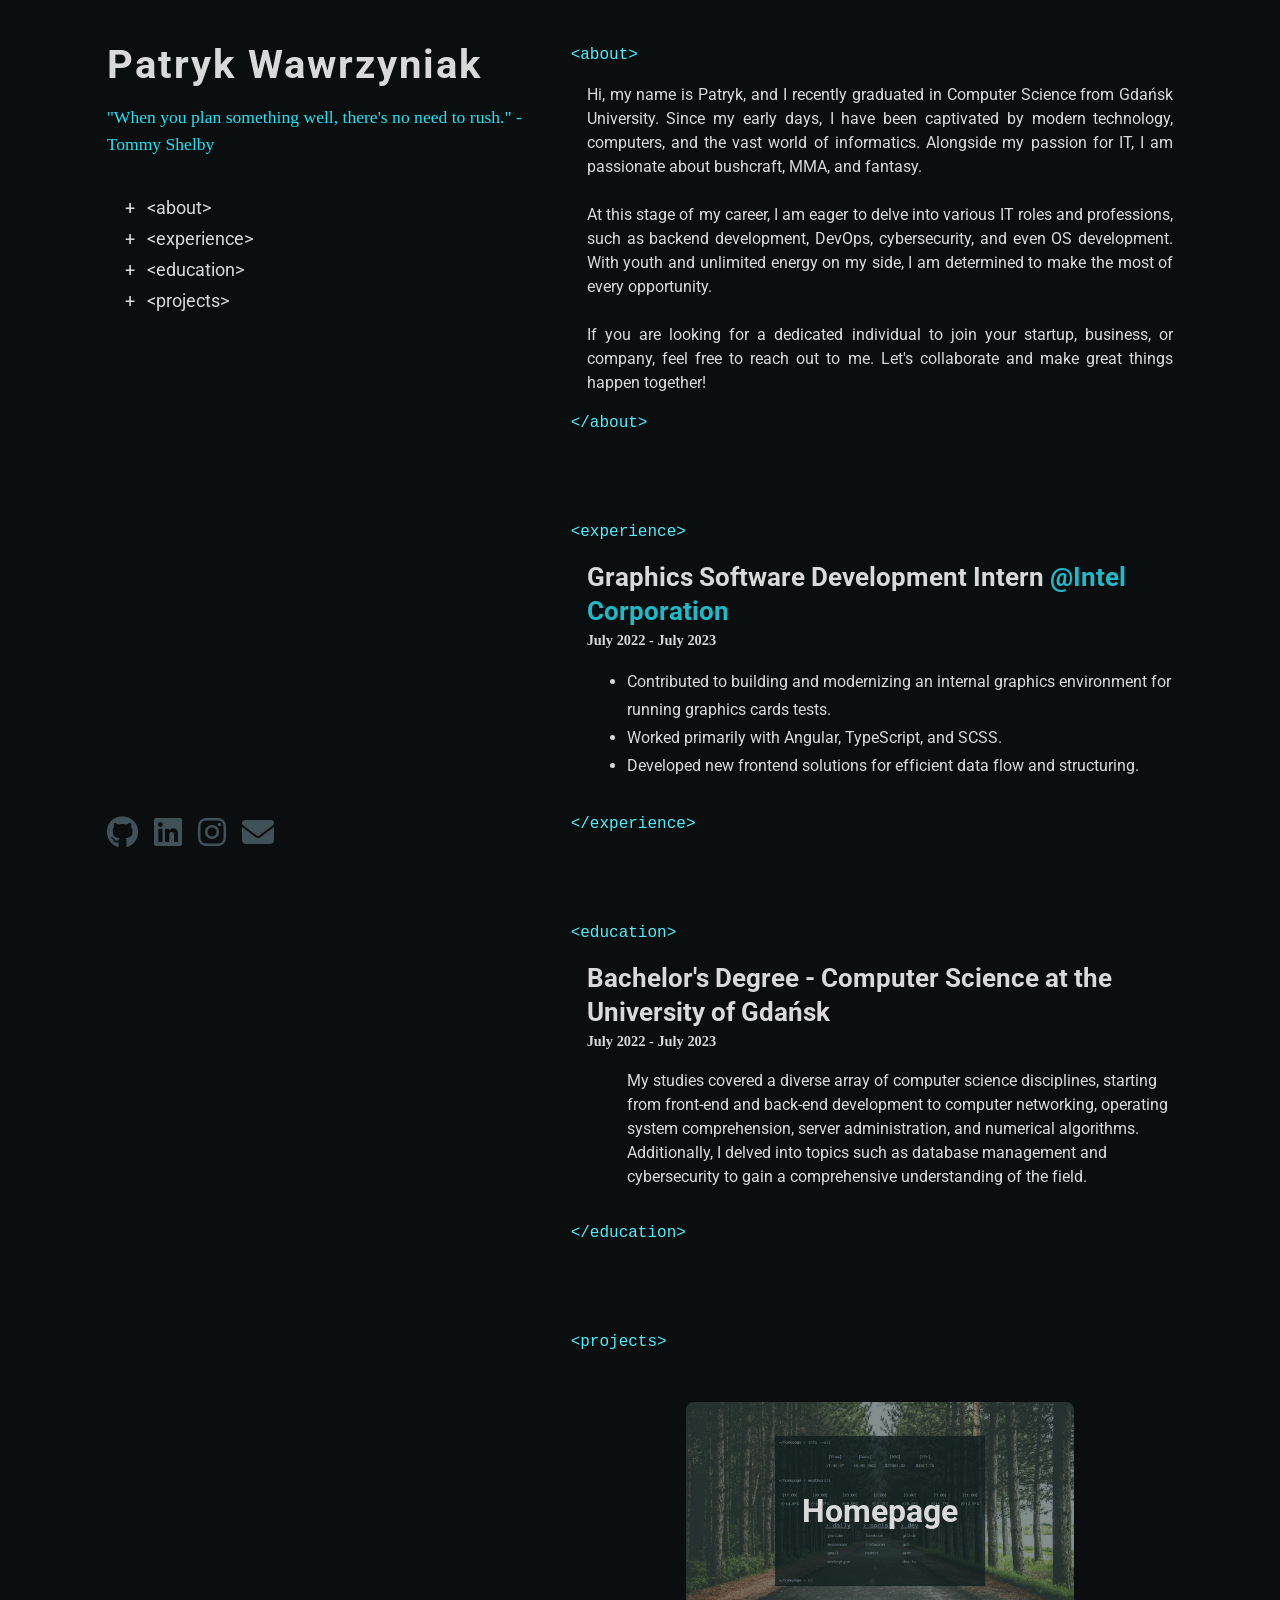
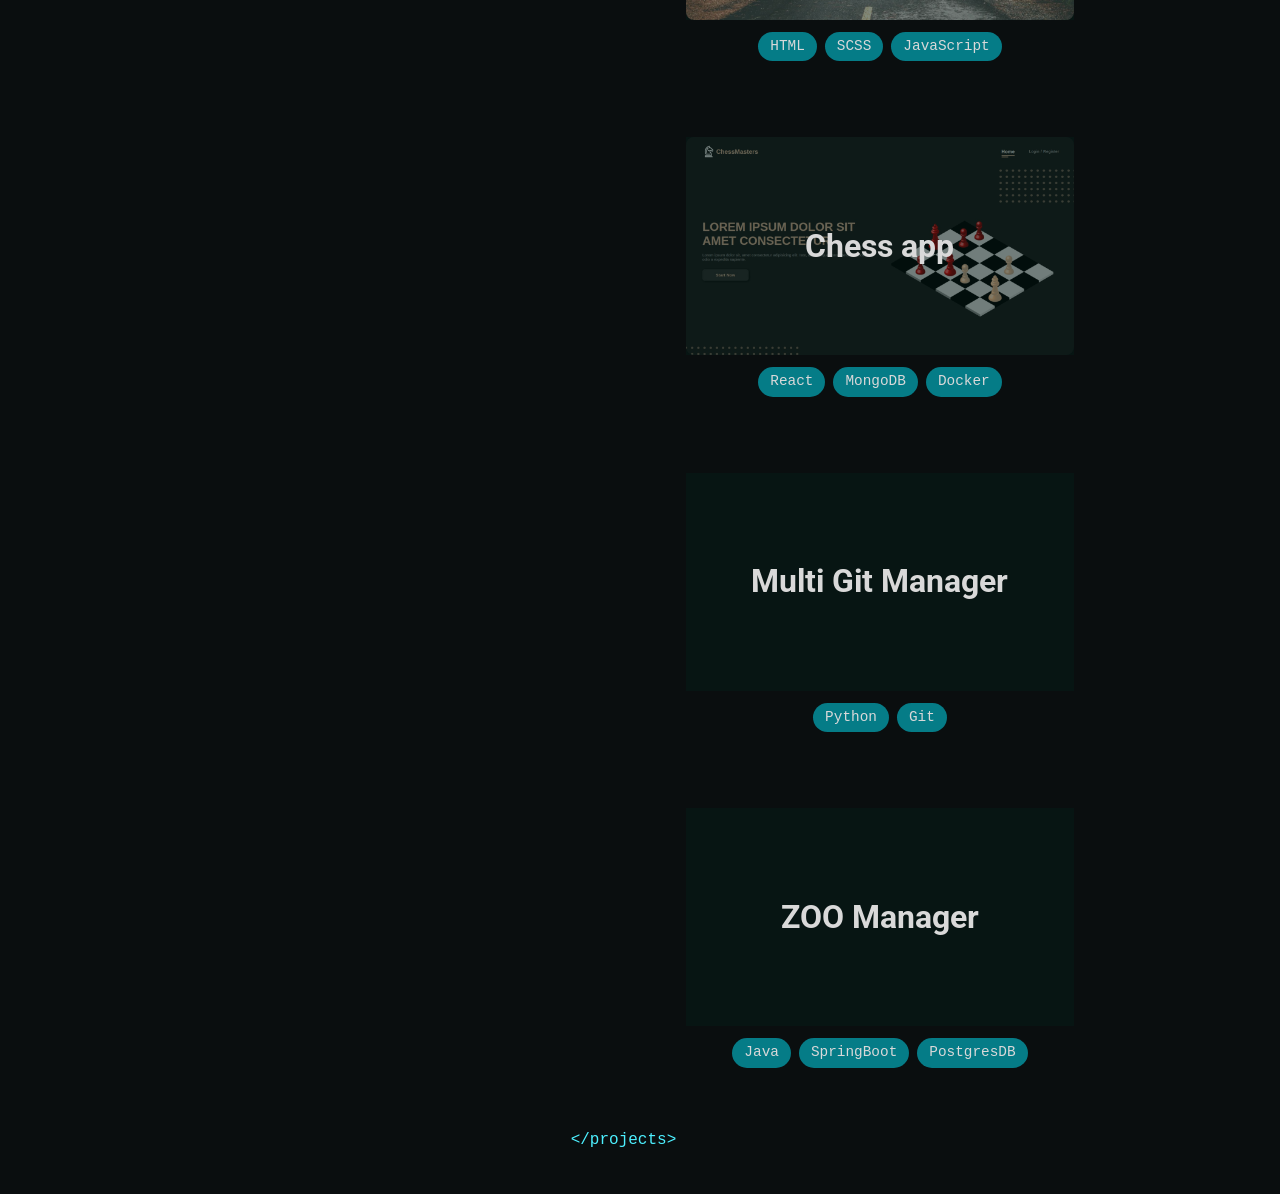
==== index.html @ 73f43f86 "Glow experiment" ====
<!DOCTYPE html>
<html lang="en">
  <head>
    <meta charset="utf-8" />
    <meta name="author" content="Azalugr" />
    <meta name="description" content="Website with CV" />

    <link rel="stylesheet" href="./style/css/main.mini.css" />
    <link
      rel="stylesheet"
      href="https://cdnjs.cloudflare.com/ajax/libs/font-awesome/6.2.1/css/all.min.css"
      integrity="sha512-MV7K8+y+gLIBoVD59lQIYicR65iaqukzvf/nwasF0nqhPay5w/9lJmVM2hMDcnK1OnMGCdVK+iQrJ7lzPJQd1w=="
      crossorigin="anonymous"
      referrerpolicy="no-referrer"
    />

    <title>Patryk Wawrzyniak - CV</title>
    <link
      rel="icon"
      type="image/png"
      href="https://raw.githubusercontent.com/Azalurg/public/main/images/icon.ico"
    />

    <script type="module" src="scripts/background.js"></script>
  </head>

  <body>
    <a class="skip"></a>
    <div class="page-wrapper">
      <div class="left">
        <section id="hello">
          <h1 id="name">Patryk Wawrzyniak</h1>
          <h4 id="title" style="display: none">Placeholder</h4>
          <h5 id="quote">
            "When you plan something well, there's no need to rush." - Tommy Shelby
          </h5>
          <section id="navigation">
            <ul>
              <li><a class="a-snake" href="#about">&lt;about&gt;</a></li>
              <li><a class="a-snake" href="#experience">&lt;experience&gt;</a></li>
              <li><a class="a-snake" href="#education">&lt;education&gt;</a></li>
              <li><a class="a-snake" href="#projects">&lt;projects&gt;</a></li>
            </ul>
          </section>
        </section>

        <section id="contact">
          <a href="https://github.com/Azalurg"><i class="fa-brands fa-github"></i></a>
          <a href="https://www.linkedin.com/in/patryk-wawrzyniak-73b20b22b/"
            ><i class="fa-brands fa-linkedin"></i
          ></a>
          <a href="https://www.instagram.com/azalurg/"><i class="fa-brands fa-instagram"></i></a>
          <a href="mailto:patryk31415@gmail.com"><i class="fa-solid fa-envelope"></i></a>
        </section>
      </div>
      <div class="right">
        <section id="about">
          <div class="tag start">&lt;about&gt;</div>
          <div class="wrapper">
            <div class="description">
              Hi, my name is Patryk, and I recently graduated in Computer Science from Gdańsk
              University. Since my early days, I have been captivated by modern technology,
              computers, and the vast world of informatics. Alongside my passion for IT, I am
              passionate about bushcraft, MMA, and fantasy.
              <br /><br />
              At this stage of my career, I am eager to delve into various IT roles and professions,
              such as backend development, DevOps, cybersecurity, and even OS development. With
              youth and unlimited energy on my side, I am determined to make the most of every
              opportunity.
              <br /><br />
              If you are looking for a dedicated individual to join your startup, business, or
              company, feel free to reach out to me. Let's collaborate and make great things happen
              together!
            </div>
          </div>
          <div class="tag end">&lt;/about&gt;</div>
        </section>
        <section id="experience">
          <div class="tag start">&lt;experience&gt;</div>
          <div class="job">
            <h3>
              Graphics Software Development Intern
              <a href="https://www.linkedin.com/company/intel-corporation">@Intel Corporation</a>
            </h3>
            <h6>July 2022 - July 2023</h6>
            <ul>
              <li>
                Contributed to building and modernizing an internal graphics environment for running
                graphics cards tests.
              </li>
              <li>Worked primarily with Angular, TypeScript, and SCSS.</li>
              <li>Developed new frontend solutions for efficient data flow and structuring.</li>
            </ul>
          </div>
          <div class="tag end">&lt;/experience&gt;</div>
        </section>
        <section id="education">
          <div class="tag start">&lt;education&gt;</div>
          <h3>Bachelor's Degree - Computer Science at the University of Gdańsk</h3>
          <h6>July 2022 - July 2023</h6>
          <div class="description">
            My studies covered a diverse array of computer science disciplines, starting from
            front-end and back-end development to computer networking, operating system
            comprehension, server administration, and numerical algorithms. Additionally, I delved
            into topics such as database management and cybersecurity to gain a comprehensive
            understanding of the field.
          </div>
          <div class="tag end">&lt;/education&gt;</div>
        </section>
        <section id="projects">
          <div class="tag start">&lt;projects&gt;</div>
          <ul>
            <li>
              <div class="banner" style="background-image: url(./images/homepage.png)">
                <h2 class="visible">Homepage</h2>
                <div class="hover">
                  <a href="https://github.com/Azalurg/homepage" target="_blank">Github</a>
                  <a href="https://azalurg.github.io/homepage/" target="_blank">Content</a>
                </div>
              </div>
              <ul class="topics">
                <li>HTML</li>
                <li>SCSS</li>
                <li>JavaScript</li>
              </ul>
            </li>
            <li>
              <div class="banner" style="background-image: url(./images/chess.png)">
                <h2 class="visible">Chess app</h2>
                <div class="hover">
                  <a href="https://github.com/Azalurg/Chess" target="_blank">Github</a>
                  <a href="https://www.youtube.com/watch?v=iGttCSzSviU" target="_blank">YouTube</a>
                </div>
              </div>
              <ul class="topics">
                <li>React</li>
                <li>MongoDB</li>
                <li>Docker</li>
              </ul>
            </li>
            <li>
              <div
                class="banner"
                style="
                  background-image: url(https://miro.medium.com/v2/resize:fit:1108/1*TYm9w1tc6vQLNz_9imUCJQ.png);
                "
              >
                <h2 class="visible">Multi Git Manager</h2>
                <div class="hover">
                  <a href="https://github.com/Azalurg/Multi-Git-Manager" target="_blank">Github</a>
                  <a href="https://www.youtube.com/watch?v=Pb5WR6-VmcA" target="_blank">YouTube</a>
                </div>
              </div>
              <ul class="topics">
                <li>Python</li>
                <li>Git</li>
              </ul>
            </li>
            <li>
              <div
                class="banner"
                style="
                  background-image: url(https://cdn.discordapp.com/attachments/945077390839787570/1078816072897134642/Void_Gift_neon_watercolor_disco_break_at_the_zoo_a777b47f-b116-4075-a05a-b01f8c2d0767.png);
                "
              >
                <h2 class="visible">ZOO Manager</h2>
                <div class="hover">
                  <a href="https://github.com/Azalurg/zoo-manager" target="_blank">Github</a>
                </div>
              </div>
              <ul class="topics">
                <li>Java</li>
                <li>SpringBoot</li>
                <li>PostgresDB</li>
              </ul>
            </li>
          </ul>
          <div class="tag end">&lt;/projects&gt;</div>
        </section>
      </div>
      <section id="background"></section>
    </div>
  </body>
</html>
---- style/css/main.mini.css ----
@import"https://fonts.googleapis.com/css2?family=Anonymous+Pro&family=Roboto&display=swap";@import"https://fonts.googleapis.com/css2?family=Anonymous+Pro&family=Roboto&display=swap";@import"https://fonts.googleapis.com/css2?family=Anonymous+Pro&family=Roboto&display=swap";@import"https://fonts.googleapis.com/css2?family=Anonymous+Pro&family=Roboto&display=swap";*,*::before,*::after{box-sizing:border-box}body,h1,h2,h3,h4,p,figure,blockquote,dl,dd{margin:0}ul[role=list],ol[role=list]{list-style:none}html:focus-within{scroll-behavior:smooth}body{min-height:100vh;text-rendering:optimizeSpeed;line-height:1.5}a:not([class]){-webkit-text-decoration-skip:ink;text-decoration-skip-ink:auto}img,picture{max-width:100%;display:block}input,button,textarea,select{font:inherit}@media(prefers-reduced-motion: reduce){html:focus-within{scroll-behavior:auto}*,*::before,*::after{animation-duration:.01ms !important;animation-iteration-count:1 !important;transition-duration:.01ms !important;scroll-behavior:auto !important}}.page-wrapper{display:grid;grid-template-areas:". left . right .";grid-template-columns:2fr 8fr 1fr 11fr 2fr}.page-wrapper .right{grid-area:right}.page-wrapper .left{grid-area:left;height:100vh;position:sticky;top:0;display:flex;flex-direction:column;justify-content:space-between}body{color:#d9d9d9;background-color:#0a0e0f;font-family:"Roboto",sans-serif;min-height:100vh;line-height:1.5;font-size:1rem;text-align:left;font-weight:400}a{text-decoration:none;cursor:pointer;color:#415158}a:hover{color:#4df0ff}h1,h2,h3,h4,h5,h6,.h1,.h2,.h3,.h4,.h5,.h6{font-family:"Roboto",sans-serif;margin-bottom:.25em}h1,.h1{font-size:2.5rem;margin-top:0;line-height:1.1em;letter-spacing:.05em}h2,.h2{font-size:2rem;margin-top:0;line-height:1.2em}h3,.h3{font-size:1.65rem;margin-top:0;line-height:1.3em}h4,.h4{font-size:1.4rem;margin-top:0;line-height:1.4em}h5,.h5{font-size:1.1rem;margin-top:0;line-height:1.5em}h6,.h6{font-size:.9rem;margin-top:0;line-height:1.6em}pre{font-family:"Anonymice",monospace}section{display:flex;justify-content:center;flex-direction:column;padding:10% 0}#hello #name{font-family:"Roboto",sans-serif;margin:0}#hello #title{font-family:"Roboto",sans-serif}#hello #quote{font-weight:100;color:#25e2f4;margin-top:1.1rem;font-family:"Times New Roman",Times,serif}#navigation{padding-top:2rem}#navigation h4{margin:0}#navigation ul{margin:0}#navigation ul li{line-height:1.75;font-size:1.1rem}#navigation ul li::marker{color:#d9d9d9;content:"+   "}#navigation ul li a{transition:all .3236s linear;display:inline;text-decoration:none;background:linear-gradient(to right, hsl(185, 75%, 45%) 0%, hsl(185, 100%, 65%) 98%);background-size:0px 2px;background-repeat:no-repeat;background-position:left 85%;text-shadow:0;color:#d9d9d9}#navigation ul li a:hover{background-size:100% 2px;text-shadow:0 2.5px 4px rgba(0,0,0,.5)}#navigation ul li a:hover{color:#4df0ff}#contact{display:flex;width:100%;font-size:2rem;flex-direction:row;justify-content:flex-start;align-items:center}#contact a{padding-right:1rem;color:#415158}#contact a:hover{color:#d9d9d9}#about .wrapper{display:flex;align-items:center}#about .wrapper .description{width:100%;text-align:justify}#experience h3,#education h3{margin:0}#experience h3 a,#education h3 a{color:#1dbac9}#experience h3 a:hover,#education h3 a:hover{color:#4df0ff}#experience h6,#education h6{margin:0;font-family:"Times New Roman",Times,serif}#experience li,#education li{line-height:1.75}#experience .description,#education .description{margin-top:1em;margin-bottom:1em;padding-left:40px}#projects ul{list-style:none;margin:0;padding:0}#projects ul li{display:flex;flex-direction:column;align-items:center;padding:2rem 0}#projects .banner{width:66%;aspect-ratio:16/9;background-position:center;background-size:cover;background-repeat:no-repeat;display:flex;justify-content:center;align-items:center;border-radius:.5rem;transition:all .8s ease}#projects .banner .visible,#projects .banner .hover{background-color:rgba(6,30,26,.495);z-index:2;width:100%;height:100%;margin:0;transition:all .8s ease}#projects .banner .visible{display:flex;justify-content:center;align-items:center}#projects .banner .hover{display:none}#projects .banner .hover a{font-size:2rem;color:#d9d9d9;padding:1rem 0;transition:all .3236s linear;display:inline;text-decoration:none;background:linear-gradient(to right, hsl(185, 75%, 45%) 0%, hsl(185, 100%, 65%) 98%);background-size:0px 4px;background-repeat:no-repeat;background-position:left 85%;text-shadow:0}#projects .banner .hover a:hover{background-size:100% 4px;text-shadow:0 2.5px 4px rgba(0,0,0,.5)}#projects .banner:hover{box-shadow:1rem 1rem 3rem 2rem #1c1c1c;width:72%}#projects .banner:hover .visible{display:none}#projects .banner:hover .hover{display:flex;flex-direction:column;justify-content:center;align-items:center}#projects .topics{display:flex}#projects .topics li{display:block;background-color:rgba(0,234,255,.5);border-radius:1rem;padding:.25rem .75rem;margin:.75rem .25rem;font-size:.9rem;font-family:"Anonymice",monospace}.tag{position:relative;color:#4df0ff;font-family:"Anonymice",monospace;right:1rem}.tag.start{top:-1rem}.tag.end{position:relative;top:1rem}#background{position:fixed;justify-content:flex-end;bottom:0;width:100%;height:100vh;z-index:-10;color:#141b1f;overflow:hidden;padding:0;margin-left:20.8333333333%}.anime{transition:.1618s ease}.anime:hover{transform:scale(116%)}
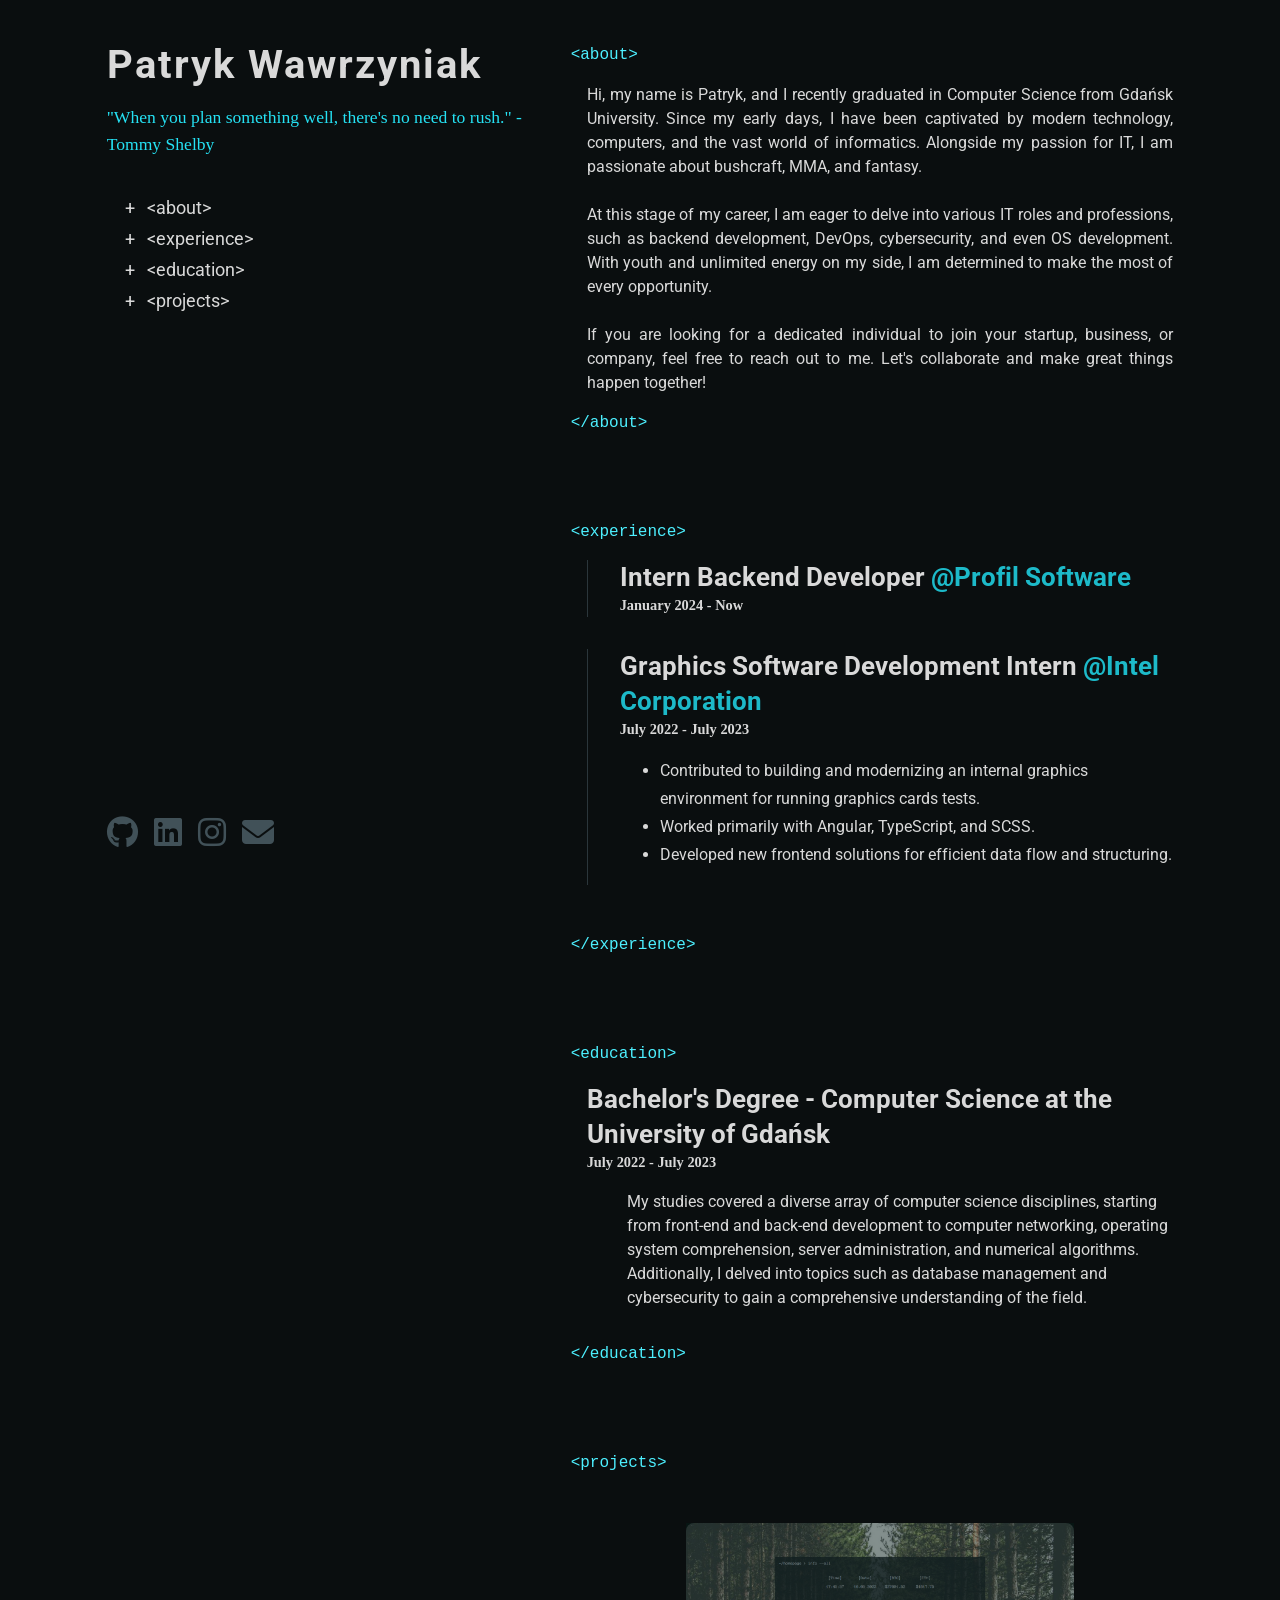
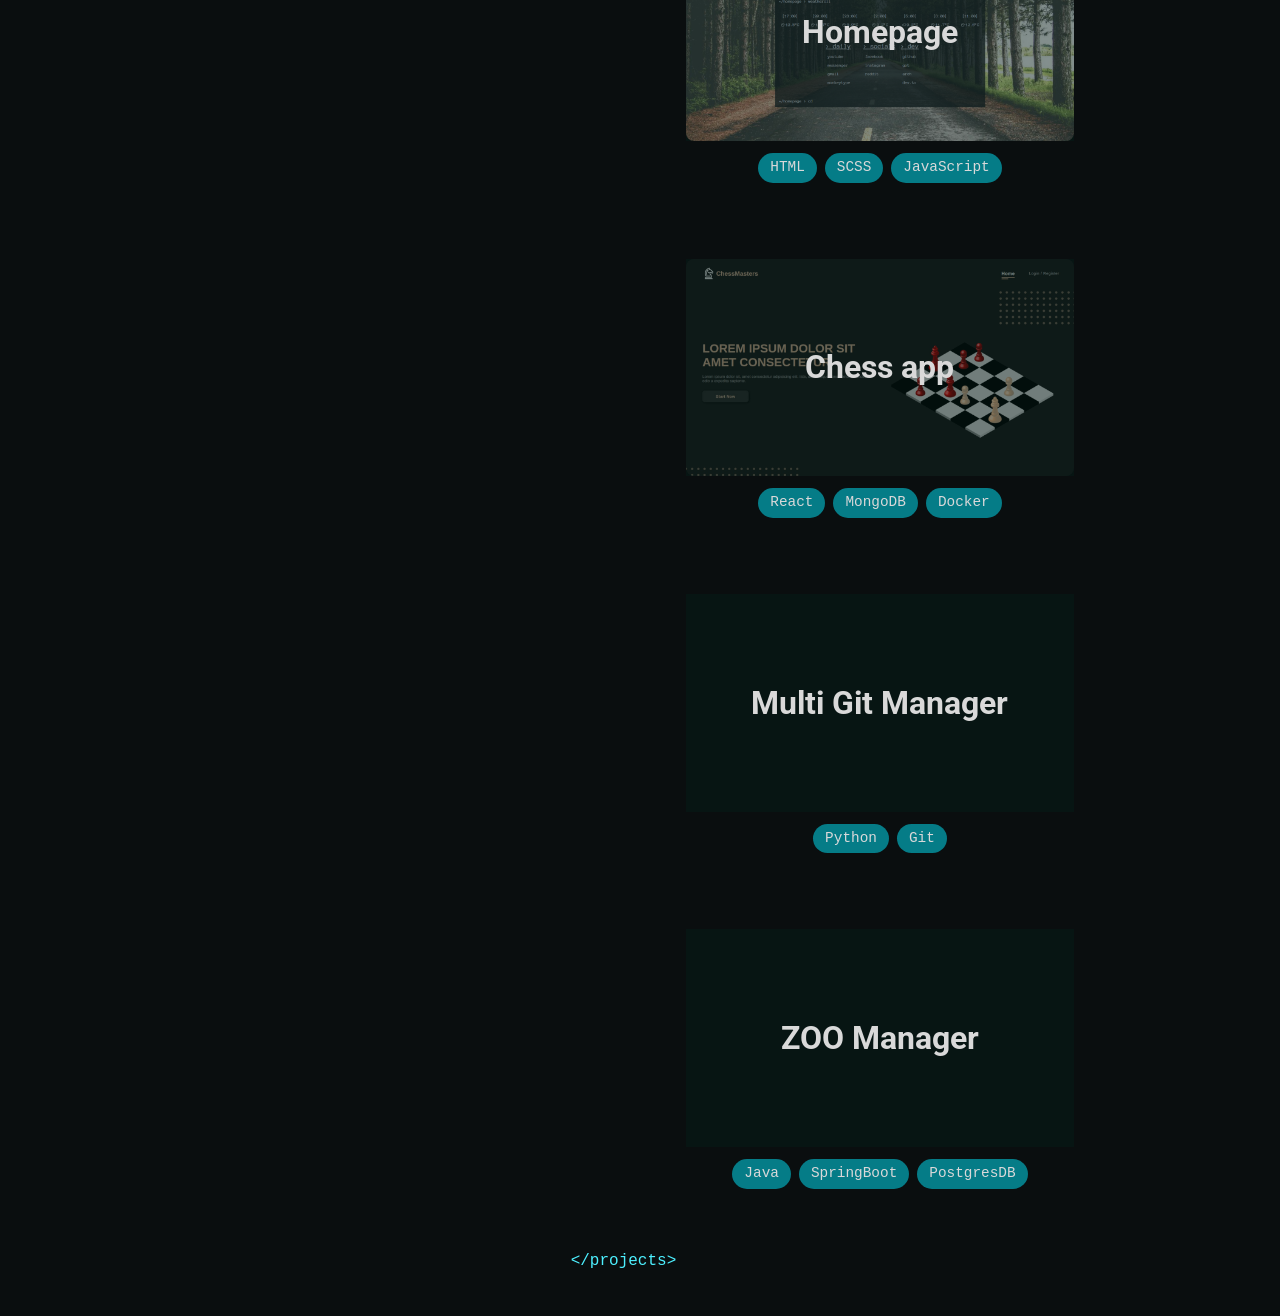
==== commit 72646432: "Add new experience" ====
--- a/index.html
+++ b/index.html
@@ -77,6 +77,13 @@
         </section>
         <section id="experience">
           <div class="tag start">&lt;experience&gt;</div>
+          <div class="job">
+            <h3>
+              Intern Backend Developer
+              <a href="https://www.linkedin.com/company/profilsoftware">@Profil Software</a>
+            </h3>
+            <h6>January 2024 - Now </h6>
+          </div>
           <div class="job">
             <h3>
               Graphics Software Development Intern
--- a/style/css/main.mini.css
+++ b/style/css/main.mini.css
@@ -1 +1 @@
-@import"https://fonts.googleapis.com/css2?family=Anonymous+Pro&family=Roboto&display=swap";@import"https://fonts.googleapis.com/css2?family=Anonymous+Pro&family=Roboto&display=swap";@import"https://fonts.googleapis.com/css2?family=Anonymous+Pro&family=Roboto&display=swap";@import"https://fonts.googleapis.com/css2?family=Anonymous+Pro&family=Roboto&display=swap";*,*::before,*::after{box-sizing:border-box}body,h1,h2,h3,h4,p,figure,blockquote,dl,dd{margin:0}ul[role=list],ol[role=list]{list-style:none}html:focus-within{scroll-behavior:smooth}body{min-height:100vh;text-rendering:optimizeSpeed;line-height:1.5}a:not([class]){-webkit-text-decoration-skip:ink;text-decoration-skip-ink:auto}img,picture{max-width:100%;display:block}input,button,textarea,select{font:inherit}@media(prefers-reduced-motion: reduce){html:focus-within{scroll-behavior:auto}*,*::before,*::after{animation-duration:.01ms !important;animation-iteration-count:1 !important;transition-duration:.01ms !important;scroll-behavior:auto !important}}.page-wrapper{display:grid;grid-template-areas:". left . right .";grid-template-columns:2fr 8fr 1fr 11fr 2fr}.page-wrapper .right{grid-area:right}.page-wrapper .left{grid-area:left;height:100vh;position:sticky;top:0;display:flex;flex-direction:column;justify-content:space-between}body{color:#d9d9d9;background-color:#0a0e0f;font-family:"Roboto",sans-serif;min-height:100vh;line-height:1.5;font-size:1rem;text-align:left;font-weight:400}a{text-decoration:none;cursor:pointer;color:#415158}a:hover{color:#4df0ff}h1,h2,h3,h4,h5,h6,.h1,.h2,.h3,.h4,.h5,.h6{font-family:"Roboto",sans-serif;margin-bottom:.25em}h1,.h1{font-size:2.5rem;margin-top:0;line-height:1.1em;letter-spacing:.05em}h2,.h2{font-size:2rem;margin-top:0;line-height:1.2em}h3,.h3{font-size:1.65rem;margin-top:0;line-height:1.3em}h4,.h4{font-size:1.4rem;margin-top:0;line-height:1.4em}h5,.h5{font-size:1.1rem;margin-top:0;line-height:1.5em}h6,.h6{font-size:.9rem;margin-top:0;line-height:1.6em}pre{font-family:"Anonymice",monospace}section{display:flex;justify-content:center;flex-direction:column;padding:10% 0}#hello #name{font-family:"Roboto",sans-serif;margin:0}#hello #title{font-family:"Roboto",sans-serif}#hello #quote{font-weight:100;color:#25e2f4;margin-top:1.1rem;font-family:"Times New Roman",Times,serif}#navigation{padding-top:2rem}#navigation h4{margin:0}#navigation ul{margin:0}#navigation ul li{line-height:1.75;font-size:1.1rem}#navigation ul li::marker{color:#d9d9d9;content:"+   "}#navigation ul li a{transition:all .3236s linear;display:inline;text-decoration:none;background:linear-gradient(to right, hsl(185, 75%, 45%) 0%, hsl(185, 100%, 65%) 98%);background-size:0px 2px;background-repeat:no-repeat;background-position:left 85%;text-shadow:0;color:#d9d9d9}#navigation ul li a:hover{background-size:100% 2px;text-shadow:0 2.5px 4px rgba(0,0,0,.5)}#navigation ul li a:hover{color:#4df0ff}#contact{display:flex;width:100%;font-size:2rem;flex-direction:row;justify-content:flex-start;align-items:center}#contact a{padding-right:1rem;color:#415158}#contact a:hover{color:#d9d9d9}#about .wrapper{display:flex;align-items:center}#about .wrapper .description{width:100%;text-align:justify}#experience h3,#education h3{margin:0}#experience h3 a,#education h3 a{color:#1dbac9}#experience h3 a:hover,#education h3 a:hover{color:#4df0ff}#experience h6,#education h6{margin:0;font-family:"Times New Roman",Times,serif}#experience li,#education li{line-height:1.75}#experience .description,#education .description{margin-top:1em;margin-bottom:1em;padding-left:40px}#projects ul{list-style:none;margin:0;padding:0}#projects ul li{display:flex;flex-direction:column;align-items:center;padding:2rem 0}#projects .banner{width:66%;aspect-ratio:16/9;background-position:center;background-size:cover;background-repeat:no-repeat;display:flex;justify-content:center;align-items:center;border-radius:.5rem;transition:all .8s ease}#projects .banner .visible,#projects .banner .hover{background-color:rgba(6,30,26,.495);z-index:2;width:100%;height:100%;margin:0;transition:all .8s ease}#projects .banner .visible{display:flex;justify-content:center;align-items:center}#projects .banner .hover{display:none}#projects .banner .hover a{font-size:2rem;color:#d9d9d9;padding:1rem 0;transition:all .3236s linear;display:inline;text-decoration:none;background:linear-gradient(to right, hsl(185, 75%, 45%) 0%, hsl(185, 100%, 65%) 98%);background-size:0px 4px;background-repeat:no-repeat;background-position:left 85%;text-shadow:0}#projects .banner .hover a:hover{background-size:100% 4px;text-shadow:0 2.5px 4px rgba(0,0,0,.5)}#projects .banner:hover{box-shadow:1rem 1rem 3rem 2rem #1c1c1c;width:72%}#projects .banner:hover .visible{display:none}#projects .banner:hover .hover{display:flex;flex-direction:column;justify-content:center;align-items:center}#projects .topics{display:flex}#projects .topics li{display:block;background-color:rgba(0,234,255,.5);border-radius:1rem;padding:.25rem .75rem;margin:.75rem .25rem;font-size:.9rem;font-family:"Anonymice",monospace}.tag{position:relative;color:#4df0ff;font-family:"Anonymice",monospace;right:1rem}.tag.start{top:-1rem}.tag.end{position:relative;top:1rem}#background{position:fixed;justify-content:flex-end;bottom:0;width:100%;height:100vh;z-index:-10;color:#141b1f;overflow:hidden;padding:0;margin-left:20.8333333333%}.anime{transition:.1618s ease}.anime:hover{transform:scale(116%)}+@import"https://fonts.googleapis.com/css2?family=Anonymous+Pro&family=Roboto&display=swap";@import"https://fonts.googleapis.com/css2?family=Anonymous+Pro&family=Roboto&display=swap";@import"https://fonts.googleapis.com/css2?family=Anonymous+Pro&family=Roboto&display=swap";@import"https://fonts.googleapis.com/css2?family=Anonymous+Pro&family=Roboto&display=swap";*,*::before,*::after{box-sizing:border-box}body,h1,h2,h3,h4,p,figure,blockquote,dl,dd{margin:0}ul[role=list],ol[role=list]{list-style:none}html:focus-within{scroll-behavior:smooth}body{min-height:100vh;text-rendering:optimizeSpeed;line-height:1.5}a:not([class]){-webkit-text-decoration-skip:ink;text-decoration-skip-ink:auto}img,picture{max-width:100%;display:block}input,button,textarea,select{font:inherit}@media(prefers-reduced-motion: reduce){html:focus-within{scroll-behavior:auto}*,*::before,*::after{animation-duration:.01ms !important;animation-iteration-count:1 !important;transition-duration:.01ms !important;scroll-behavior:auto !important}}.page-wrapper{display:grid;grid-template-areas:". left . right .";grid-template-columns:2fr 8fr 1fr 11fr 2fr}.page-wrapper .right{grid-area:right}.page-wrapper .left{grid-area:left;height:100vh;position:sticky;top:0;display:flex;flex-direction:column;justify-content:space-between}body{color:#d9d9d9;background-color:#0a0e0f;font-family:"Roboto",sans-serif;min-height:100vh;line-height:1.5;font-size:1rem;text-align:left;font-weight:400}a{text-decoration:none;cursor:pointer;color:#415158}a:hover{color:#4df0ff}h1,h2,h3,h4,h5,h6,.h1,.h2,.h3,.h4,.h5,.h6{font-family:"Roboto",sans-serif;margin-bottom:.25em}h1,.h1{font-size:2.5rem;margin-top:0;line-height:1.1em;letter-spacing:.05em}h2,.h2{font-size:2rem;margin-top:0;line-height:1.2em}h3,.h3{font-size:1.65rem;margin-top:0;line-height:1.3em}h4,.h4{font-size:1.4rem;margin-top:0;line-height:1.4em}h5,.h5{font-size:1.1rem;margin-top:0;line-height:1.5em}h6,.h6{font-size:.9rem;margin-top:0;line-height:1.6em}pre{font-family:"Anonymice",monospace}section{display:flex;justify-content:center;flex-direction:column;padding:10% 0}#hello #name{font-family:"Roboto",sans-serif;margin:0}#hello #title{font-family:"Roboto",sans-serif}#hello #quote{font-weight:100;color:#25e2f4;margin-top:1.1rem;font-family:"Times New Roman",Times,serif}#navigation{padding-top:2rem}#navigation h4{margin:0}#navigation ul{margin:0}#navigation ul li{line-height:1.75;font-size:1.1rem}#navigation ul li::marker{color:#d9d9d9;content:"+   "}#navigation ul li a{transition:all .3236s linear;display:inline;text-decoration:none;background:linear-gradient(to right, hsl(185, 75%, 45%) 0%, hsl(185, 100%, 65%) 98%);background-size:0px 2px;background-repeat:no-repeat;background-position:left 85%;text-shadow:0;color:#d9d9d9}#navigation ul li a:hover{background-size:100% 2px;text-shadow:0 2.5px 4px rgba(0,0,0,.5)}#navigation ul li a:hover{color:#4df0ff}#contact{display:flex;width:100%;font-size:2rem;flex-direction:row;justify-content:flex-start;align-items:center}#contact a{padding-right:1rem;color:#415158}#contact a:hover{color:#d9d9d9}#about .wrapper{display:flex;align-items:center}#about .wrapper .description{width:100%;text-align:justify}#experience .job,#education .job{border-left:1px solid #2b363b;padding-left:2rem;margin-bottom:2rem}#experience h3,#education h3{margin:0}#experience h3 a,#education h3 a{color:#1dbac9}#experience h3 a:hover,#education h3 a:hover{color:#4df0ff}#experience h6,#education h6{margin:0;font-family:"Times New Roman",Times,serif}#experience li,#education li{line-height:1.75}#experience .description,#education .description{margin-top:1em;margin-bottom:1em;padding-left:40px}#projects ul{list-style:none;margin:0;padding:0}#projects ul li{display:flex;flex-direction:column;align-items:center;padding:2rem 0}#projects .banner{width:66%;aspect-ratio:16/9;background-position:center;background-size:cover;background-repeat:no-repeat;display:flex;justify-content:center;align-items:center;border-radius:.5rem;transition:all .8s ease}#projects .banner .visible,#projects .banner .hover{background-color:rgba(6,30,26,.495);z-index:2;width:100%;height:100%;margin:0;transition:all .8s ease}#projects .banner .visible{display:flex;justify-content:center;align-items:center}#projects .banner .hover{display:none}#projects .banner .hover a{font-size:2rem;color:#d9d9d9;padding:1rem 0;transition:all .3236s linear;display:inline;text-decoration:none;background:linear-gradient(to right, hsl(185, 75%, 45%) 0%, hsl(185, 100%, 65%) 98%);background-size:0px 4px;background-repeat:no-repeat;background-position:left 85%;text-shadow:0}#projects .banner .hover a:hover{background-size:100% 4px;text-shadow:0 2.5px 4px rgba(0,0,0,.5)}#projects .banner:hover{box-shadow:1rem 1rem 3rem 2rem #1c1c1c;width:72%}#projects .banner:hover .visible{display:none}#projects .banner:hover .hover{display:flex;flex-direction:column;justify-content:center;align-items:center}#projects .topics{display:flex}#projects .topics li{display:block;background-color:rgba(0,234,255,.5);border-radius:1rem;padding:.25rem .75rem;margin:.75rem .25rem;font-size:.9rem;font-family:"Anonymice",monospace}.tag{position:relative;color:#4df0ff;font-family:"Anonymice",monospace;right:1rem}.tag.start{top:-1rem}.tag.end{position:relative;top:1rem}#background{position:fixed;justify-content:flex-end;bottom:0;width:100%;height:100vh;z-index:-10;color:#141b1f;overflow:hidden;padding:0;margin-left:20.8333333333%}.anime{transition:.1618s ease}.anime:hover{transform:scale(116%)}
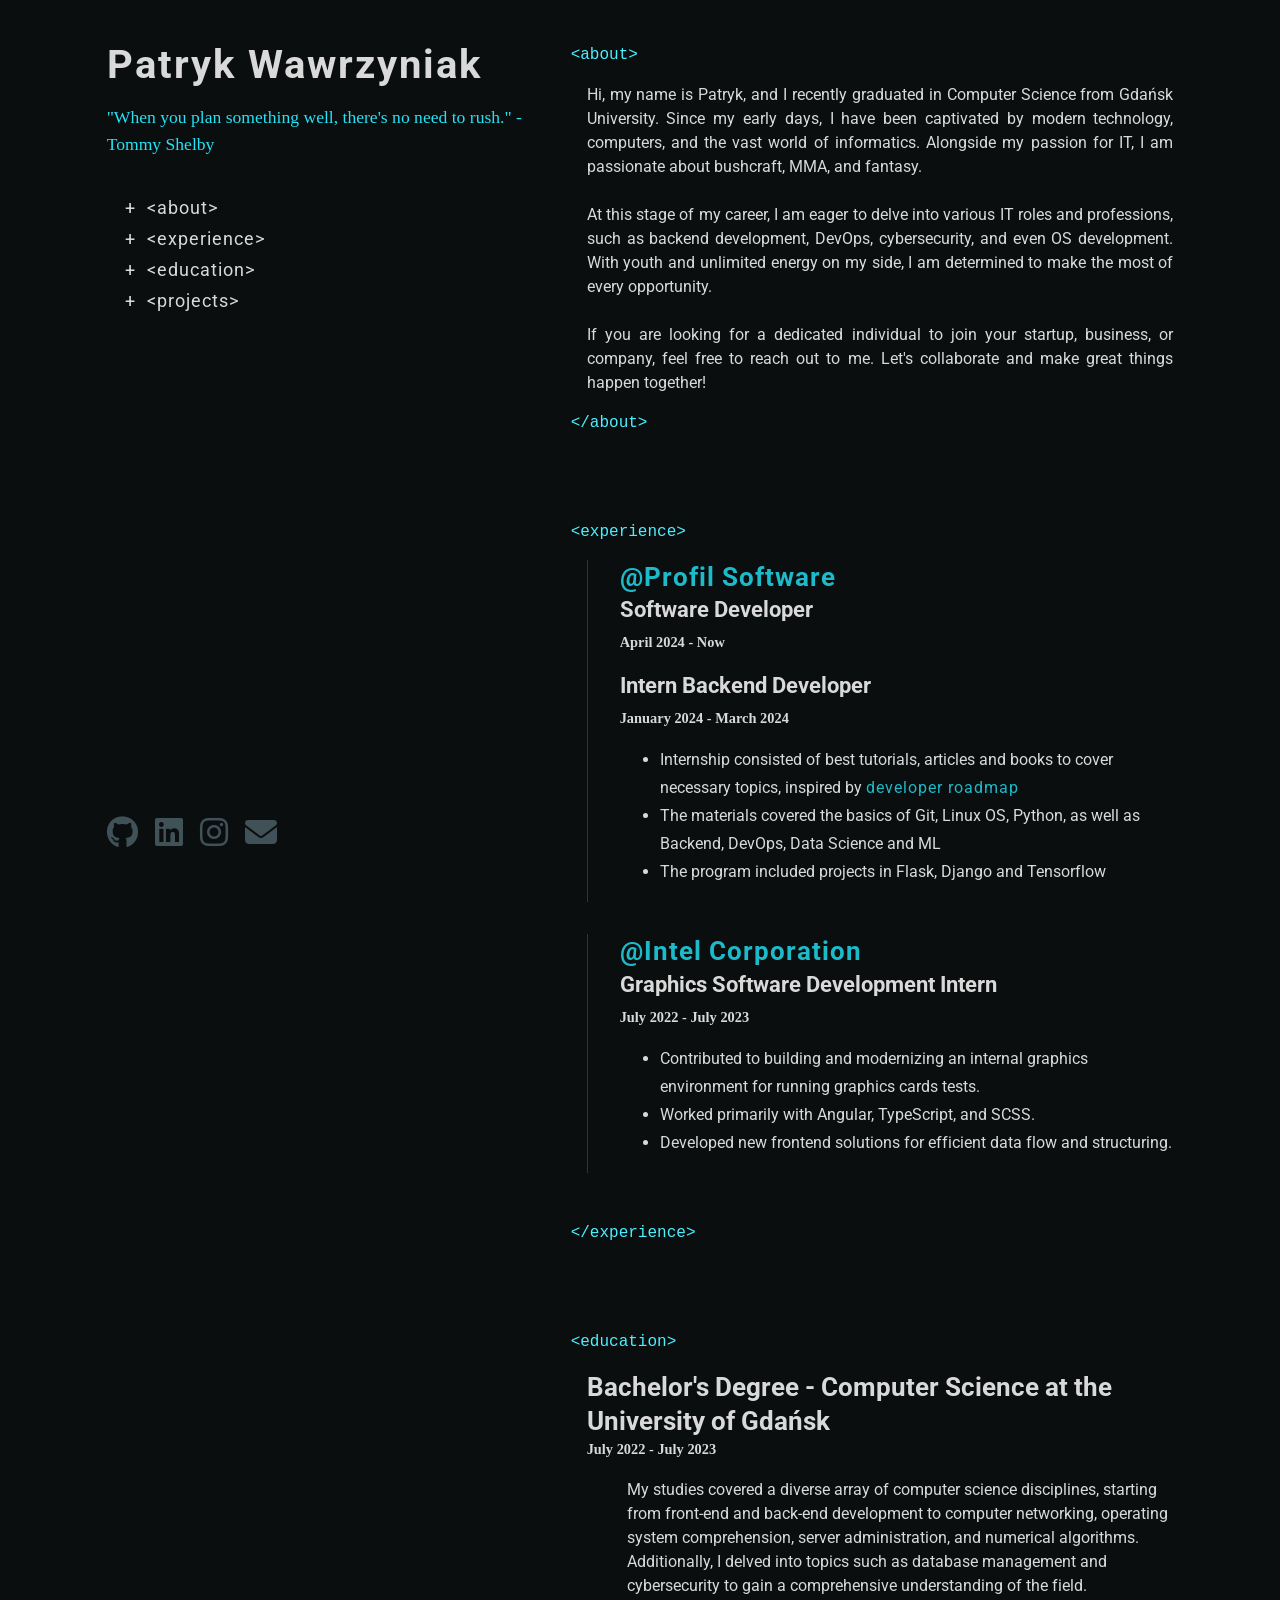
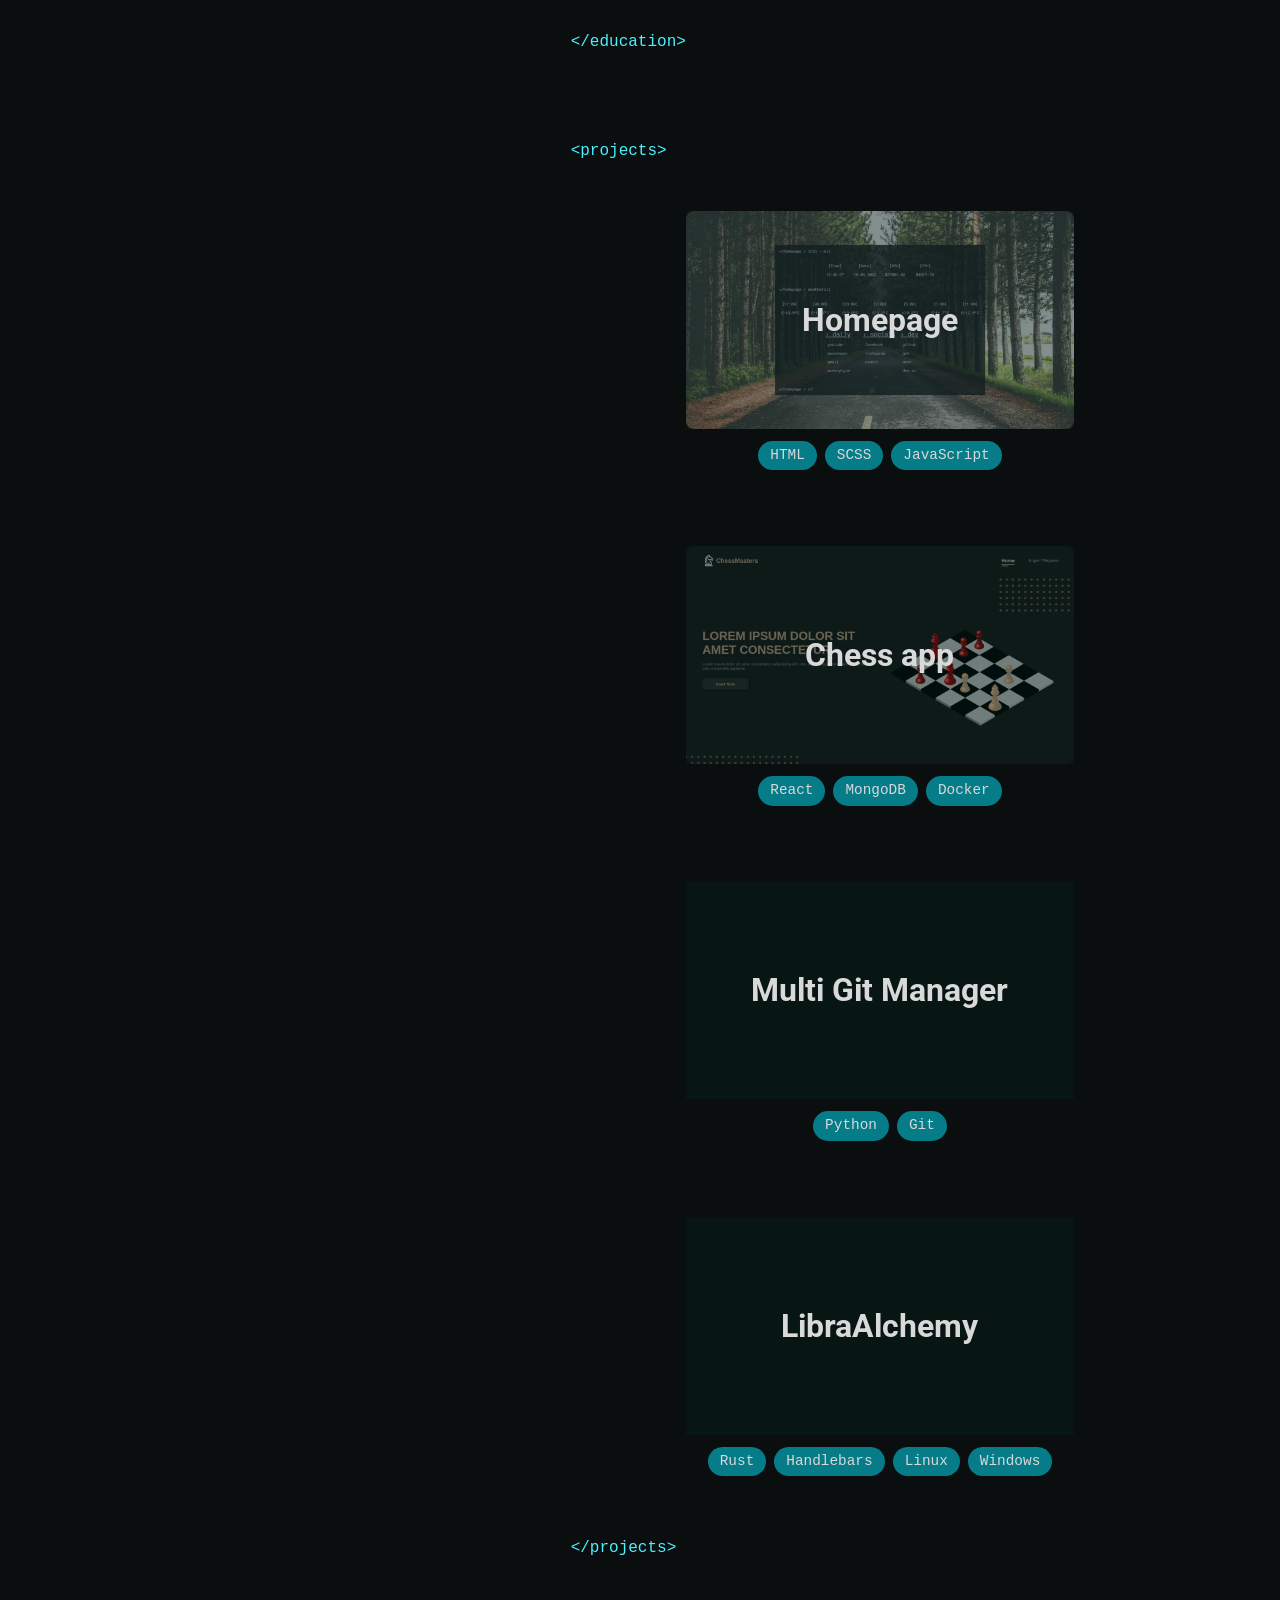
==== commit 9b2c0372: "Update 04-2024" ====
--- a/index.html
+++ b/index.html
@@ -79,16 +79,30 @@
           <div class="tag start">&lt;experience&gt;</div>
           <div class="job">
             <h3>
-              Intern Backend Developer
               <a href="https://www.linkedin.com/company/profilsoftware">@Profil Software</a>
             </h3>
-            <h6>January 2024 - Now </h6>
+            <h4>
+              Software Developer
+            </h4>
+            <h6>April 2024 - Now </h6>
+            <ul>
+
+            </ul>
+            <h4>
+              Intern Backend Developer
+            </h4>
+            <h6>January 2024 - March 2024 </h6>
+            <ul>
+              <li>Internship consisted of best tutorials, articles and books to cover necessary topics, inspired by <a href="https://github.com/kamranahmedse/developer-roadmap">developer roadmap</a></li>
+              <li>The materials covered the basics of Git, Linux OS, Python, as well as Backend, DevOps, Data Science and ML</li>
+              <li>The program included projects in Flask, Django and Tensorflow</li>
+            </ul>
           </div>
           <div class="job">
             <h3>
-              Graphics Software Development Intern
               <a href="https://www.linkedin.com/company/intel-corporation">@Intel Corporation</a>
             </h3>
+            <h4>Graphics Software Development Intern</h4>
             <h6>July 2022 - July 2023</h6>
             <ul>
               <li>
@@ -167,18 +181,19 @@
               <div
                 class="banner"
                 style="
-                  background-image: url(https://cdn.discordapp.com/attachments/945077390839787570/1078816072897134642/Void_Gift_neon_watercolor_disco_break_at_the_zoo_a777b47f-b116-4075-a05a-b01f8c2d0767.png);
+                  background-image: url(https://raw.githubusercontent.com/Azalurg/LibraAlchemy/master/img/screenshot.jpg);
                 "
               >
-                <h2 class="visible">ZOO Manager</h2>
-                <div class="hover">
-                  <a href="https://github.com/Azalurg/zoo-manager" target="_blank">Github</a>
-                </div>
-              </div>
-              <ul class="topics">
-                <li>Java</li>
-                <li>SpringBoot</li>
-                <li>PostgresDB</li>
+                <h2 class="visible">LibraAlchemy</h2>
+                <div class="hover">
+                  <a href="https://github.com/Azalurg/LibraAlchemy" target="_blank">Github</a>
+                </div>
+              </div>
+              <ul class="topics">
+                <li>Rust</li>
+                <li>Handlebars</li>
+                <li>Linux</li>
+                <li>Windows</li>
               </ul>
             </li>
           </ul>
--- a/style/css/main.mini.css
+++ b/style/css/main.mini.css
@@ -1 +1 @@
-@import"https://fonts.googleapis.com/css2?family=Anonymous+Pro&family=Roboto&display=swap";@import"https://fonts.googleapis.com/css2?family=Anonymous+Pro&family=Roboto&display=swap";@import"https://fonts.googleapis.com/css2?family=Anonymous+Pro&family=Roboto&display=swap";@import"https://fonts.googleapis.com/css2?family=Anonymous+Pro&family=Roboto&display=swap";*,*::before,*::after{box-sizing:border-box}body,h1,h2,h3,h4,p,figure,blockquote,dl,dd{margin:0}ul[role=list],ol[role=list]{list-style:none}html:focus-within{scroll-behavior:smooth}body{min-height:100vh;text-rendering:optimizeSpeed;line-height:1.5}a:not([class]){-webkit-text-decoration-skip:ink;text-decoration-skip-ink:auto}img,picture{max-width:100%;display:block}input,button,textarea,select{font:inherit}@media(prefers-reduced-motion: reduce){html:focus-within{scroll-behavior:auto}*,*::before,*::after{animation-duration:.01ms !important;animation-iteration-count:1 !important;transition-duration:.01ms !important;scroll-behavior:auto !important}}.page-wrapper{display:grid;grid-template-areas:". left . right .";grid-template-columns:2fr 8fr 1fr 11fr 2fr}.page-wrapper .right{grid-area:right}.page-wrapper .left{grid-area:left;height:100vh;position:sticky;top:0;display:flex;flex-direction:column;justify-content:space-between}body{color:#d9d9d9;background-color:#0a0e0f;font-family:"Roboto",sans-serif;min-height:100vh;line-height:1.5;font-size:1rem;text-align:left;font-weight:400}a{text-decoration:none;cursor:pointer;color:#415158}a:hover{color:#4df0ff}h1,h2,h3,h4,h5,h6,.h1,.h2,.h3,.h4,.h5,.h6{font-family:"Roboto",sans-serif;margin-bottom:.25em}h1,.h1{font-size:2.5rem;margin-top:0;line-height:1.1em;letter-spacing:.05em}h2,.h2{font-size:2rem;margin-top:0;line-height:1.2em}h3,.h3{font-size:1.65rem;margin-top:0;line-height:1.3em}h4,.h4{font-size:1.4rem;margin-top:0;line-height:1.4em}h5,.h5{font-size:1.1rem;margin-top:0;line-height:1.5em}h6,.h6{font-size:.9rem;margin-top:0;line-height:1.6em}pre{font-family:"Anonymice",monospace}section{display:flex;justify-content:center;flex-direction:column;padding:10% 0}#hello #name{font-family:"Roboto",sans-serif;margin:0}#hello #title{font-family:"Roboto",sans-serif}#hello #quote{font-weight:100;color:#25e2f4;margin-top:1.1rem;font-family:"Times New Roman",Times,serif}#navigation{padding-top:2rem}#navigation h4{margin:0}#navigation ul{margin:0}#navigation ul li{line-height:1.75;font-size:1.1rem}#navigation ul li::marker{color:#d9d9d9;content:"+   "}#navigation ul li a{transition:all .3236s linear;display:inline;text-decoration:none;background:linear-gradient(to right, hsl(185, 75%, 45%) 0%, hsl(185, 100%, 65%) 98%);background-size:0px 2px;background-repeat:no-repeat;background-position:left 85%;text-shadow:0;color:#d9d9d9}#navigation ul li a:hover{background-size:100% 2px;text-shadow:0 2.5px 4px rgba(0,0,0,.5)}#navigation ul li a:hover{color:#4df0ff}#contact{display:flex;width:100%;font-size:2rem;flex-direction:row;justify-content:flex-start;align-items:center}#contact a{padding-right:1rem;color:#415158}#contact a:hover{color:#d9d9d9}#about .wrapper{display:flex;align-items:center}#about .wrapper .description{width:100%;text-align:justify}#experience .job,#education .job{border-left:1px solid #2b363b;padding-left:2rem;margin-bottom:2rem}#experience h3,#education h3{margin:0}#experience h3 a,#education h3 a{color:#1dbac9}#experience h3 a:hover,#education h3 a:hover{color:#4df0ff}#experience h6,#education h6{margin:0;font-family:"Times New Roman",Times,serif}#experience li,#education li{line-height:1.75}#experience .description,#education .description{margin-top:1em;margin-bottom:1em;padding-left:40px}#projects ul{list-style:none;margin:0;padding:0}#projects ul li{display:flex;flex-direction:column;align-items:center;padding:2rem 0}#projects .banner{width:66%;aspect-ratio:16/9;background-position:center;background-size:cover;background-repeat:no-repeat;display:flex;justify-content:center;align-items:center;border-radius:.5rem;transition:all .8s ease}#projects .banner .visible,#projects .banner .hover{background-color:rgba(6,30,26,.495);z-index:2;width:100%;height:100%;margin:0;transition:all .8s ease}#projects .banner .visible{display:flex;justify-content:center;align-items:center}#projects .banner .hover{display:none}#projects .banner .hover a{font-size:2rem;color:#d9d9d9;padding:1rem 0;transition:all .3236s linear;display:inline;text-decoration:none;background:linear-gradient(to right, hsl(185, 75%, 45%) 0%, hsl(185, 100%, 65%) 98%);background-size:0px 4px;background-repeat:no-repeat;background-position:left 85%;text-shadow:0}#projects .banner .hover a:hover{background-size:100% 4px;text-shadow:0 2.5px 4px rgba(0,0,0,.5)}#projects .banner:hover{box-shadow:1rem 1rem 3rem 2rem #1c1c1c;width:72%}#projects .banner:hover .visible{display:none}#projects .banner:hover .hover{display:flex;flex-direction:column;justify-content:center;align-items:center}#projects .topics{display:flex}#projects .topics li{display:block;background-color:rgba(0,234,255,.5);border-radius:1rem;padding:.25rem .75rem;margin:.75rem .25rem;font-size:.9rem;font-family:"Anonymice",monospace}.tag{position:relative;color:#4df0ff;font-family:"Anonymice",monospace;right:1rem}.tag.start{top:-1rem}.tag.end{position:relative;top:1rem}#background{position:fixed;justify-content:flex-end;bottom:0;width:100%;height:100vh;z-index:-10;color:#141b1f;overflow:hidden;padding:0;margin-left:20.8333333333%}.anime{transition:.1618s ease}.anime:hover{transform:scale(116%)}+@import"https://fonts.googleapis.com/css2?family=Anonymous+Pro&family=Roboto&display=swap";@import"https://fonts.googleapis.com/css2?family=Anonymous+Pro&family=Roboto&display=swap";@import"https://fonts.googleapis.com/css2?family=Anonymous+Pro&family=Roboto&display=swap";@import"https://fonts.googleapis.com/css2?family=Anonymous+Pro&family=Roboto&display=swap";@import"https://fonts.googleapis.com/css2?family=Anonymous+Pro&family=Roboto&display=swap";*,*::before,*::after{box-sizing:border-box}body,h1,h2,h3,h4,p,figure,blockquote,dl,dd{margin:0}ul[role=list],ol[role=list]{list-style:none}html:focus-within{scroll-behavior:smooth}body{min-height:100vh;text-rendering:optimizeSpeed;line-height:1.5}a:not([class]){-webkit-text-decoration-skip:ink;text-decoration-skip-ink:auto}img,picture{max-width:100%;display:block}input,button,textarea,select{font:inherit}@media(prefers-reduced-motion: reduce){html:focus-within{scroll-behavior:auto}*,*::before,*::after{animation-duration:.01ms !important;animation-iteration-count:1 !important;transition-duration:.01ms !important;scroll-behavior:auto !important}}::-webkit-scrollbar{width:4px;background-color:rgba(0,0,0,0)}::-webkit-scrollbar-thumb{border-radius:.5rem;background-color:#1dbac9}::-webkit-scrollbar-track{background-color:rgba(0,0,0,0)}::-webkit-scrollbar-thumb:hover{background-color:#25e2f4}::-webkit-scrollbar-button{display:none;max-height:0}.page-wrapper{display:grid;grid-template-areas:". left . right .";grid-template-columns:2fr 8fr 1fr 11fr 2fr}.page-wrapper .right{grid-area:right}.page-wrapper .left{grid-area:left;height:100vh;position:sticky;top:0;display:flex;flex-direction:column;justify-content:space-between}body{color:#d9d9d9;background-color:#0a0e0f;font-family:"Roboto",sans-serif;min-height:100vh;line-height:1.5;font-size:1rem;text-align:left;font-weight:400}a{text-decoration:none;letter-spacing:1px;cursor:pointer;color:#1dbac9}a:hover{color:#4df0ff}h1,h2,h3,h4,h5,h6,.h1,.h2,.h3,.h4,.h5,.h6{font-family:"Roboto",sans-serif;margin-bottom:.25em}h1,.h1{font-size:2.5rem;margin-top:0;line-height:1.1em;letter-spacing:.05em}h2,.h2{font-size:2rem;margin-top:0;line-height:1.2em}h3,.h3{font-size:1.65rem;margin-top:0;line-height:1.3em}h4,.h4{font-size:1.4rem;margin-top:0;line-height:1.4em}h5,.h5{font-size:1.1rem;margin-top:0;line-height:1.5em}h6,.h6{font-size:.9rem;margin-top:0;line-height:1.6em}pre{font-family:"Anonymice",monospace}section{display:flex;justify-content:center;flex-direction:column;padding:10% 0}#hello #name{font-family:"Roboto",sans-serif;margin:0}#hello #title{font-family:"Roboto",sans-serif}#hello #quote{font-weight:100;color:#25e2f4;margin-top:1.1rem;font-family:"Times New Roman",Times,serif}#navigation{padding-top:2rem}#navigation h4{margin:0}#navigation ul{margin:0}#navigation ul li{line-height:1.75;font-size:1.1rem}#navigation ul li::marker{color:#d9d9d9;content:"+   "}#navigation ul li a{transition:all .3236s linear;display:inline;text-decoration:none;background:linear-gradient(to right, hsl(185, 75%, 45%) 0%, hsl(185, 100%, 65%) 98%);background-size:0px 2px;background-repeat:no-repeat;background-position:left 85%;text-shadow:0;color:#d9d9d9}#navigation ul li a:hover{background-size:100% 2px;text-shadow:0 2.5px 4px rgba(0,0,0,.5)}#navigation ul li a:hover{color:#4df0ff}#contact{display:flex;width:100%;font-size:2rem;flex-direction:row;justify-content:flex-start;align-items:center}#contact a{padding-right:1rem;color:#415158}#contact a:hover{color:#d9d9d9}#about .wrapper{display:flex;align-items:center}#about .wrapper .description{width:100%;text-align:justify}#experience .job,#education .job{border-left:1px solid #2b363b;padding-left:2rem;margin-bottom:2rem}#experience h3,#education h3{margin:0}#experience h6,#education h6{margin:0;font-family:"Times New Roman",Times,serif}#experience li,#education li{line-height:1.75}#experience .description,#education .description{margin-top:1em;margin-bottom:1em;padding-left:40px}#projects ul{list-style:none;margin:0;padding:0}#projects ul li{display:flex;flex-direction:column;align-items:center;padding:2rem 0}#projects .banner{width:66%;aspect-ratio:16/9;background-position:center;background-size:cover;background-repeat:no-repeat;display:flex;justify-content:center;align-items:center;border-radius:.5rem;transition:all .8s ease}#projects .banner .visible,#projects .banner .hover{background-color:rgba(6,30,26,.495);z-index:2;width:100%;height:100%;margin:0;transition:all .8s ease}#projects .banner .visible{display:flex;justify-content:center;align-items:center}#projects .banner .hover{display:none}#projects .banner .hover a{font-size:2rem;color:#d9d9d9;padding:1rem 0;transition:all .3236s linear;display:inline;text-decoration:none;background:linear-gradient(to right, hsl(185, 75%, 45%) 0%, hsl(185, 100%, 65%) 98%);background-size:0px 4px;background-repeat:no-repeat;background-position:left 85%;text-shadow:0}#projects .banner .hover a:hover{background-size:100% 4px;text-shadow:0 2.5px 4px rgba(0,0,0,.5)}#projects .banner:hover{box-shadow:1rem 1rem 3rem 2rem #1c1c1c;width:72%}#projects .banner:hover .visible{display:none}#projects .banner:hover .hover{display:flex;flex-direction:column;justify-content:center;align-items:center}#projects .topics{display:flex}#projects .topics li{display:block;background-color:rgba(0,234,255,.5);border-radius:1rem;padding:.25rem .75rem;margin:.75rem .25rem;font-size:.9rem;font-family:"Anonymice",monospace}.tag{position:relative;color:#4df0ff;font-family:"Anonymice",monospace;right:1rem}.tag.start{top:-1rem}.tag.end{position:relative;top:1rem}#background{position:fixed;justify-content:flex-end;bottom:0;width:100%;height:100vh;z-index:-10;color:#1f292e;overflow:hidden;padding:0;margin-left:20.8333333333%}.anime{transition:.1618s ease}.anime:hover{transform:scale(116%)}
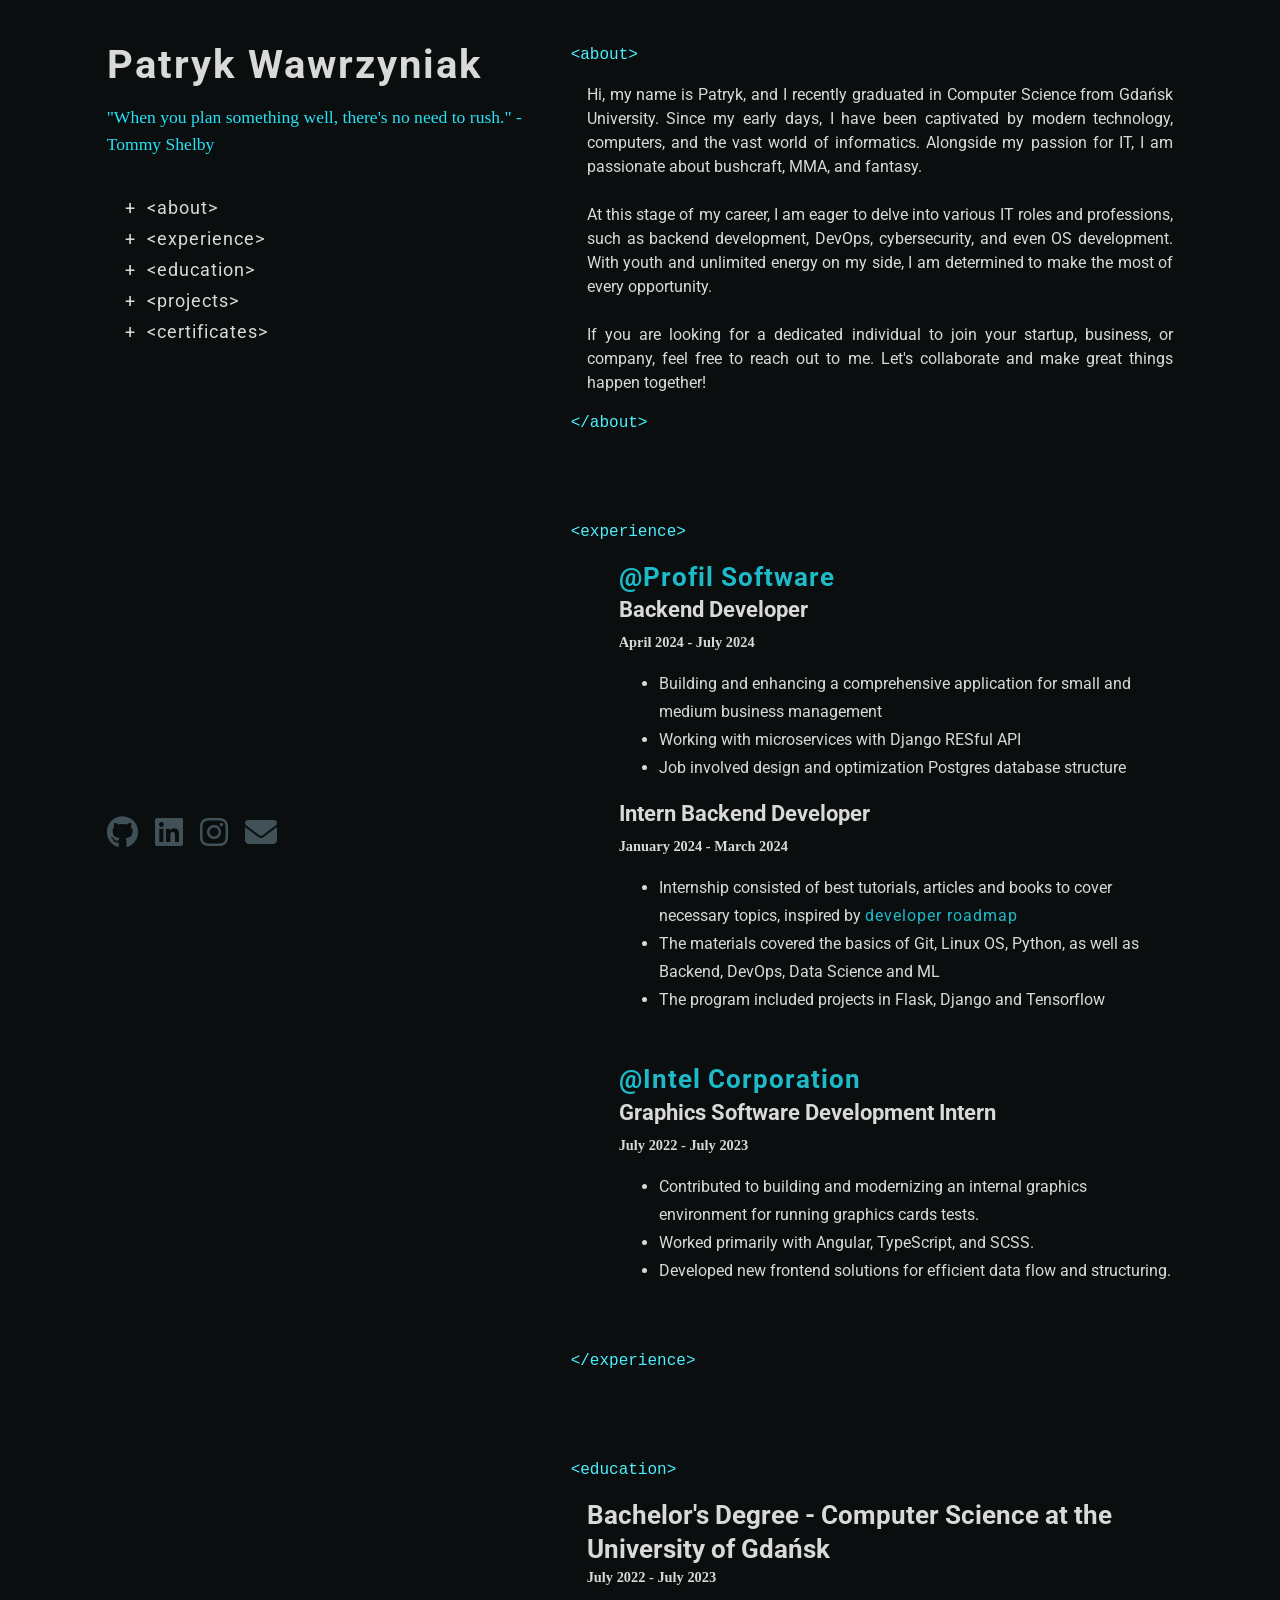
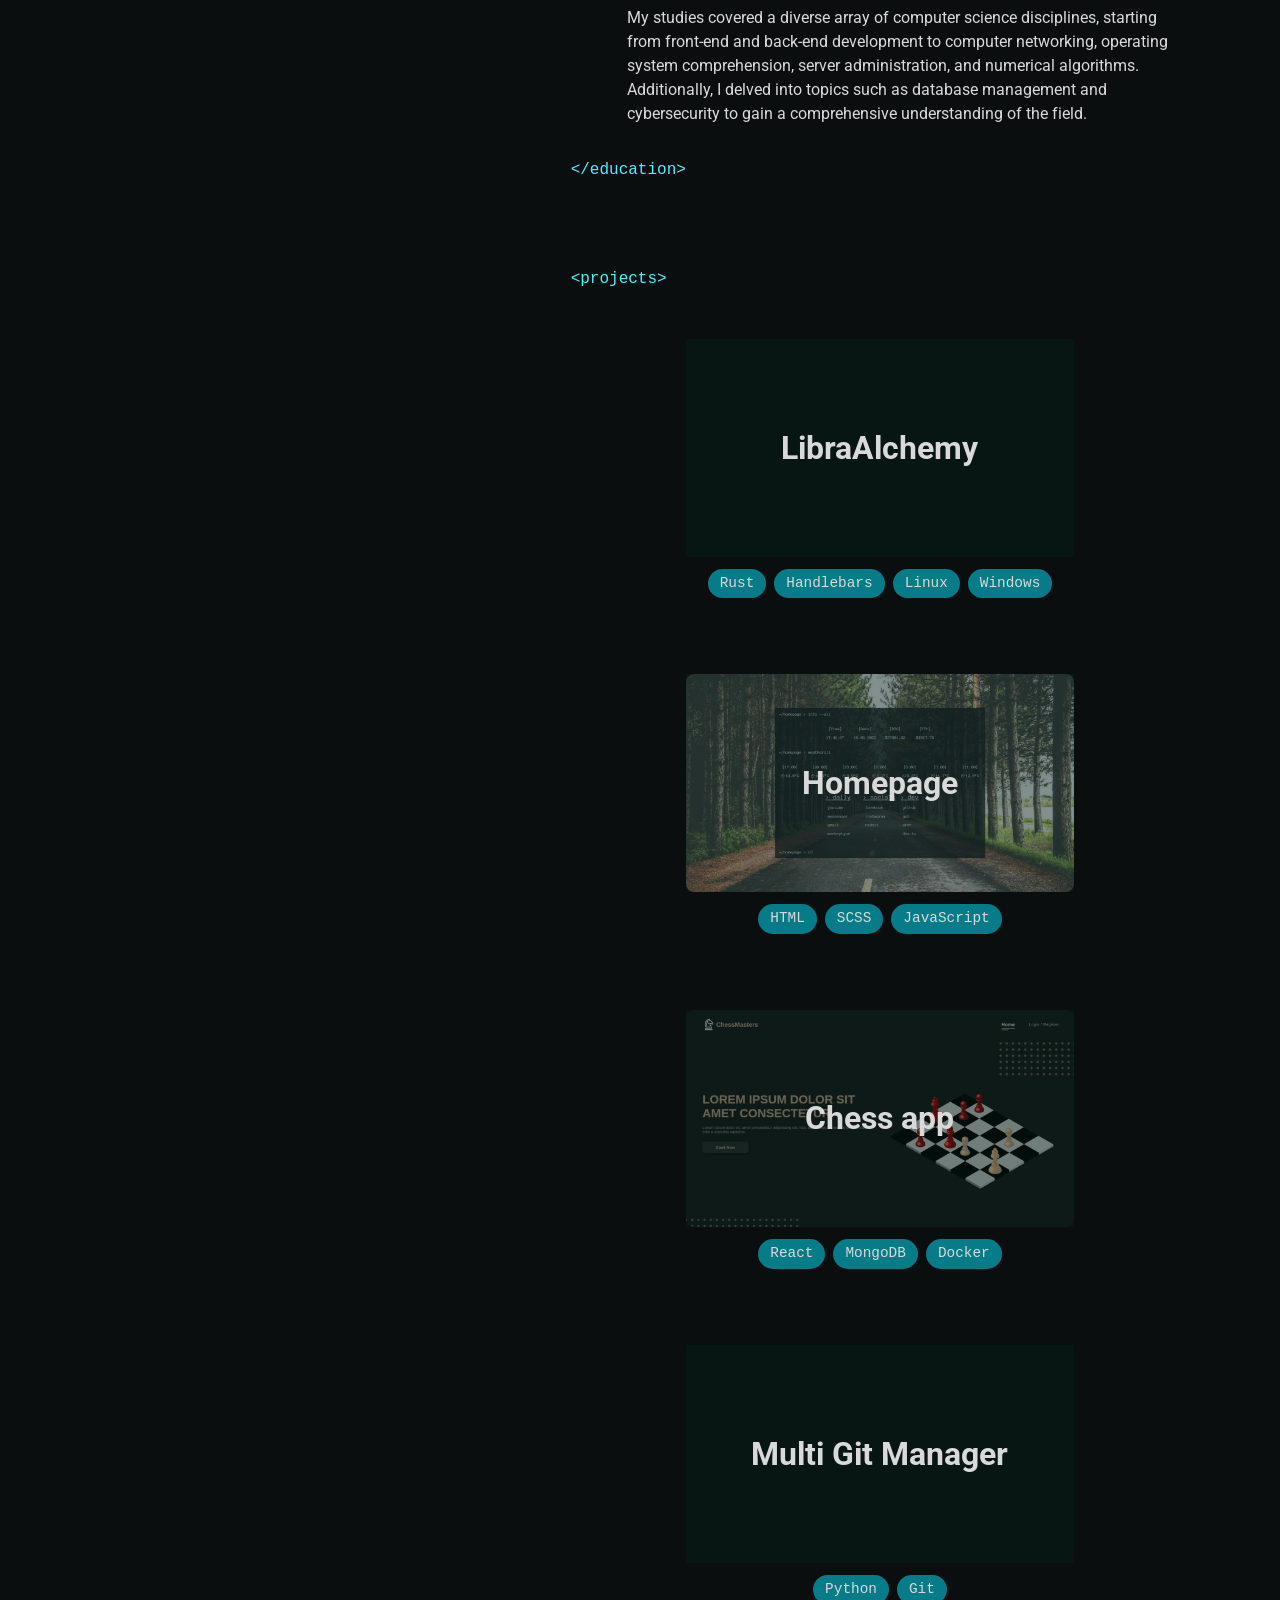
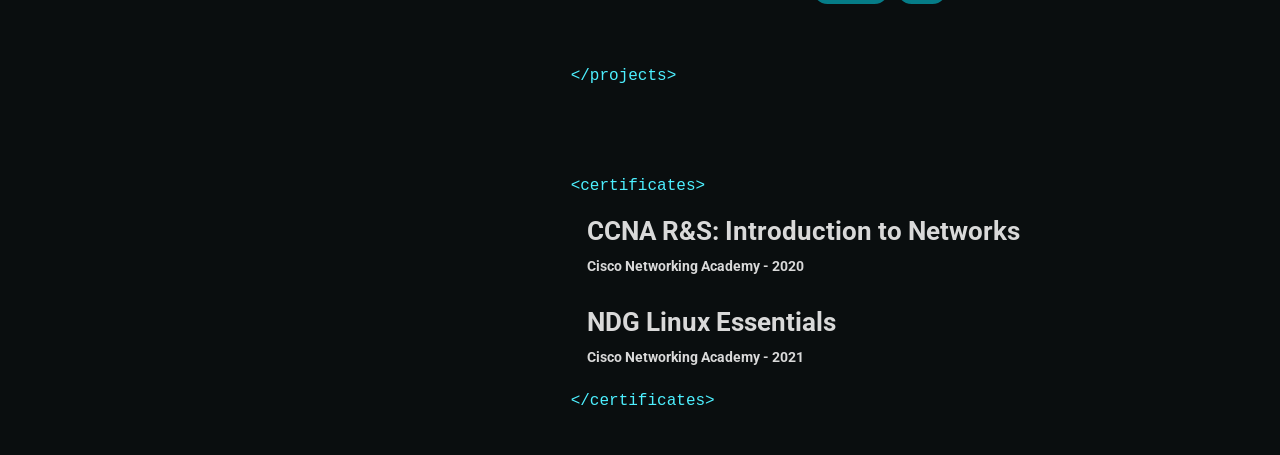
==== commit b8bcbf93: "2024 update" ====
--- a/index.html
+++ b/index.html
@@ -40,6 +40,7 @@
               <li><a class="a-snake" href="#experience">&lt;experience&gt;</a></li>
               <li><a class="a-snake" href="#education">&lt;education&gt;</a></li>
               <li><a class="a-snake" href="#projects">&lt;projects&gt;</a></li>
+              <li><a class="a-snake" href="#certificates">&lt;certificates&gt;</a></li>
             </ul>
           </section>
         </section>
@@ -81,20 +82,28 @@
             <h3>
               <a href="https://www.linkedin.com/company/profilsoftware">@Profil Software</a>
             </h3>
-            <h4>
-              Software Developer
-            </h4>
-            <h6>April 2024 - Now </h6>
-            <ul>
-
-            </ul>
-            <h4>
-              Intern Backend Developer
-            </h4>
-            <h6>January 2024 - March 2024 </h6>
-            <ul>
-              <li>Internship consisted of best tutorials, articles and books to cover necessary topics, inspired by <a href="https://github.com/kamranahmedse/developer-roadmap">developer roadmap</a></li>
-              <li>The materials covered the basics of Git, Linux OS, Python, as well as Backend, DevOps, Data Science and ML</li>
+            <h4>Backend Developer</h4>
+            <h6>April 2024 - July 2024</h6>
+            <ul>
+              <li>
+                Building and enhancing a comprehensive application for small and medium business
+                management
+              </li>
+              <li>Working with microservices with Django RESful API</li>
+              <li>Job involved design and optimization Postgres database structure</li>
+            </ul>
+            <h4>Intern Backend Developer</h4>
+            <h6>January 2024 - March 2024</h6>
+            <ul>
+              <li>
+                Internship consisted of best tutorials, articles and books to cover necessary
+                topics, inspired by
+                <a href="https://github.com/kamranahmedse/developer-roadmap">developer roadmap</a>
+              </li>
+              <li>
+                The materials covered the basics of Git, Linux OS, Python, as well as Backend,
+                DevOps, Data Science and ML
+              </li>
               <li>The program included projects in Flask, Django and Tensorflow</li>
             </ul>
           </div>
@@ -132,6 +141,25 @@
           <div class="tag start">&lt;projects&gt;</div>
           <ul>
             <li>
+              <div
+                class="banner"
+                style="
+                  background-image: url(https://raw.githubusercontent.com/Azalurg/LibraAlchemy/master/img/screenshot.jpg);
+                "
+              >
+                <h2 class="visible">LibraAlchemy</h2>
+                <div class="hover">
+                  <a href="https://github.com/Azalurg/LibraAlchemy" target="_blank">Github</a>
+                </div>
+              </div>
+              <ul class="topics">
+                <li>Rust</li>
+                <li>Handlebars</li>
+                <li>Linux</li>
+                <li>Windows</li>
+              </ul>
+            </li>
+            <li>
               <div class="banner" style="background-image: url(./images/homepage.png)">
                 <h2 class="visible">Homepage</h2>
                 <div class="hover">
@@ -177,27 +205,17 @@
                 <li>Git</li>
               </ul>
             </li>
-            <li>
-              <div
-                class="banner"
-                style="
-                  background-image: url(https://raw.githubusercontent.com/Azalurg/LibraAlchemy/master/img/screenshot.jpg);
-                "
-              >
-                <h2 class="visible">LibraAlchemy</h2>
-                <div class="hover">
-                  <a href="https://github.com/Azalurg/LibraAlchemy" target="_blank">Github</a>
-                </div>
-              </div>
-              <ul class="topics">
-                <li>Rust</li>
-                <li>Handlebars</li>
-                <li>Linux</li>
-                <li>Windows</li>
-              </ul>
-            </li>
           </ul>
           <div class="tag end">&lt;/projects&gt;</div>
+        </section>
+        <section id="certificates">
+          <div class="tag start">&lt;certificates&gt;</div>
+          <h3>CCNA R&S: Introduction to Networks</h3>
+          <h6>Cisco Networking Academy - 2020</h6>
+          <br />
+          <h3>NDG Linux Essentials</h3>
+          <h6>Cisco Networking Academy - 2021</h6>
+          <div class="tag end">&lt;/certificates&gt;</div>
         </section>
       </div>
       <section id="background"></section>
--- a/style/css/main.mini.css
+++ b/style/css/main.mini.css
@@ -1 +1 @@
-@import"https://fonts.googleapis.com/css2?family=Anonymous+Pro&family=Roboto&display=swap";@import"https://fonts.googleapis.com/css2?family=Anonymous+Pro&family=Roboto&display=swap";@import"https://fonts.googleapis.com/css2?family=Anonymous+Pro&family=Roboto&display=swap";@import"https://fonts.googleapis.com/css2?family=Anonymous+Pro&family=Roboto&display=swap";@import"https://fonts.googleapis.com/css2?family=Anonymous+Pro&family=Roboto&display=swap";*,*::before,*::after{box-sizing:border-box}body,h1,h2,h3,h4,p,figure,blockquote,dl,dd{margin:0}ul[role=list],ol[role=list]{list-style:none}html:focus-within{scroll-behavior:smooth}body{min-height:100vh;text-rendering:optimizeSpeed;line-height:1.5}a:not([class]){-webkit-text-decoration-skip:ink;text-decoration-skip-ink:auto}img,picture{max-width:100%;display:block}input,button,textarea,select{font:inherit}@media(prefers-reduced-motion: reduce){html:focus-within{scroll-behavior:auto}*,*::before,*::after{animation-duration:.01ms !important;animation-iteration-count:1 !important;transition-duration:.01ms !important;scroll-behavior:auto !important}}::-webkit-scrollbar{width:4px;background-color:rgba(0,0,0,0)}::-webkit-scrollbar-thumb{border-radius:.5rem;background-color:#1dbac9}::-webkit-scrollbar-track{background-color:rgba(0,0,0,0)}::-webkit-scrollbar-thumb:hover{background-color:#25e2f4}::-webkit-scrollbar-button{display:none;max-height:0}.page-wrapper{display:grid;grid-template-areas:". left . right .";grid-template-columns:2fr 8fr 1fr 11fr 2fr}.page-wrapper .right{grid-area:right}.page-wrapper .left{grid-area:left;height:100vh;position:sticky;top:0;display:flex;flex-direction:column;justify-content:space-between}body{color:#d9d9d9;background-color:#0a0e0f;font-family:"Roboto",sans-serif;min-height:100vh;line-height:1.5;font-size:1rem;text-align:left;font-weight:400}a{text-decoration:none;letter-spacing:1px;cursor:pointer;color:#1dbac9}a:hover{color:#4df0ff}h1,h2,h3,h4,h5,h6,.h1,.h2,.h3,.h4,.h5,.h6{font-family:"Roboto",sans-serif;margin-bottom:.25em}h1,.h1{font-size:2.5rem;margin-top:0;line-height:1.1em;letter-spacing:.05em}h2,.h2{font-size:2rem;margin-top:0;line-height:1.2em}h3,.h3{font-size:1.65rem;margin-top:0;line-height:1.3em}h4,.h4{font-size:1.4rem;margin-top:0;line-height:1.4em}h5,.h5{font-size:1.1rem;margin-top:0;line-height:1.5em}h6,.h6{font-size:.9rem;margin-top:0;line-height:1.6em}pre{font-family:"Anonymice",monospace}section{display:flex;justify-content:center;flex-direction:column;padding:10% 0}#hello #name{font-family:"Roboto",sans-serif;margin:0}#hello #title{font-family:"Roboto",sans-serif}#hello #quote{font-weight:100;color:#25e2f4;margin-top:1.1rem;font-family:"Times New Roman",Times,serif}#navigation{padding-top:2rem}#navigation h4{margin:0}#navigation ul{margin:0}#navigation ul li{line-height:1.75;font-size:1.1rem}#navigation ul li::marker{color:#d9d9d9;content:"+   "}#navigation ul li a{transition:all .3236s linear;display:inline;text-decoration:none;background:linear-gradient(to right, hsl(185, 75%, 45%) 0%, hsl(185, 100%, 65%) 98%);background-size:0px 2px;background-repeat:no-repeat;background-position:left 85%;text-shadow:0;color:#d9d9d9}#navigation ul li a:hover{background-size:100% 2px;text-shadow:0 2.5px 4px rgba(0,0,0,.5)}#navigation ul li a:hover{color:#4df0ff}#contact{display:flex;width:100%;font-size:2rem;flex-direction:row;justify-content:flex-start;align-items:center}#contact a{padding-right:1rem;color:#415158}#contact a:hover{color:#d9d9d9}#about .wrapper{display:flex;align-items:center}#about .wrapper .description{width:100%;text-align:justify}#experience .job,#education .job{border-left:1px solid #2b363b;padding-left:2rem;margin-bottom:2rem}#experience h3,#education h3{margin:0}#experience h6,#education h6{margin:0;font-family:"Times New Roman",Times,serif}#experience li,#education li{line-height:1.75}#experience .description,#education .description{margin-top:1em;margin-bottom:1em;padding-left:40px}#projects ul{list-style:none;margin:0;padding:0}#projects ul li{display:flex;flex-direction:column;align-items:center;padding:2rem 0}#projects .banner{width:66%;aspect-ratio:16/9;background-position:center;background-size:cover;background-repeat:no-repeat;display:flex;justify-content:center;align-items:center;border-radius:.5rem;transition:all .8s ease}#projects .banner .visible,#projects .banner .hover{background-color:rgba(6,30,26,.495);z-index:2;width:100%;height:100%;margin:0;transition:all .8s ease}#projects .banner .visible{display:flex;justify-content:center;align-items:center}#projects .banner .hover{display:none}#projects .banner .hover a{font-size:2rem;color:#d9d9d9;padding:1rem 0;transition:all .3236s linear;display:inline;text-decoration:none;background:linear-gradient(to right, hsl(185, 75%, 45%) 0%, hsl(185, 100%, 65%) 98%);background-size:0px 4px;background-repeat:no-repeat;background-position:left 85%;text-shadow:0}#projects .banner .hover a:hover{background-size:100% 4px;text-shadow:0 2.5px 4px rgba(0,0,0,.5)}#projects .banner:hover{box-shadow:1rem 1rem 3rem 2rem #1c1c1c;width:72%}#projects .banner:hover .visible{display:none}#projects .banner:hover .hover{display:flex;flex-direction:column;justify-content:center;align-items:center}#projects .topics{display:flex}#projects .topics li{display:block;background-color:rgba(0,234,255,.5);border-radius:1rem;padding:.25rem .75rem;margin:.75rem .25rem;font-size:.9rem;font-family:"Anonymice",monospace}.tag{position:relative;color:#4df0ff;font-family:"Anonymice",monospace;right:1rem}.tag.start{top:-1rem}.tag.end{position:relative;top:1rem}#background{position:fixed;justify-content:flex-end;bottom:0;width:100%;height:100vh;z-index:-10;color:#1f292e;overflow:hidden;padding:0;margin-left:20.8333333333%}.anime{transition:.1618s ease}.anime:hover{transform:scale(116%)}+@import"https://fonts.googleapis.com/css2?family=Anonymous+Pro&family=Roboto&display=swap";@import"https://fonts.googleapis.com/css2?family=Anonymous+Pro&family=Roboto&display=swap";@import"https://fonts.googleapis.com/css2?family=Anonymous+Pro&family=Roboto&display=swap";@import"https://fonts.googleapis.com/css2?family=Anonymous+Pro&family=Roboto&display=swap";@import"https://fonts.googleapis.com/css2?family=Anonymous+Pro&family=Roboto&display=swap";*,*::before,*::after{box-sizing:border-box}body,h1,h2,h3,h4,p,figure,blockquote,dl,dd{margin:0}ul[role=list],ol[role=list]{list-style:none}html:focus-within{scroll-behavior:smooth}body{min-height:100vh;text-rendering:optimizeSpeed;line-height:1.5}a:not([class]){-webkit-text-decoration-skip:ink;text-decoration-skip-ink:auto}img,picture{max-width:100%;display:block}input,button,textarea,select{font:inherit}@media(prefers-reduced-motion: reduce){html:focus-within{scroll-behavior:auto}*,*::before,*::after{animation-duration:.01ms !important;animation-iteration-count:1 !important;transition-duration:.01ms !important;scroll-behavior:auto !important}}::-webkit-scrollbar{width:4px;background-color:rgba(0,0,0,0)}::-webkit-scrollbar-thumb{border-radius:.5rem;background-color:#1dbac9}::-webkit-scrollbar-track{background-color:rgba(0,0,0,0)}::-webkit-scrollbar-thumb:hover{background-color:#25e2f4}::-webkit-scrollbar-button{display:none;max-height:0}.page-wrapper{display:grid;grid-template-areas:". left . right .";grid-template-columns:2fr 8fr 1fr 11fr 2fr}.page-wrapper .right{grid-area:right}.page-wrapper .left{grid-area:left;height:100vh;position:sticky;top:0;display:flex;flex-direction:column;justify-content:space-between}body{color:#d9d9d9;background-color:#0a0e0f;font-family:"Roboto",sans-serif;min-height:100vh;line-height:1.5;font-size:1rem;text-align:left;font-weight:400}a{text-decoration:none;letter-spacing:1px;cursor:pointer;color:#1dbac9}a:hover{color:#4df0ff}h1,h2,h3,h4,h5,h6,.h1,.h2,.h3,.h4,.h5,.h6{font-family:"Roboto",sans-serif;margin-bottom:.25em}h1,.h1{font-size:2.5rem;margin-top:0;line-height:1.1em;letter-spacing:.05em}h2,.h2{font-size:2rem;margin-top:0;line-height:1.2em}h3,.h3{font-size:1.65rem;margin-top:0;line-height:1.3em}h4,.h4{font-size:1.4rem;margin-top:0;line-height:1.4em}h5,.h5{font-size:1.1rem;margin-top:0;line-height:1.5em}h6,.h6{font-size:.9rem;margin-top:0;line-height:1.6em}pre{font-family:"Anonymice",monospace}section{display:flex;justify-content:center;flex-direction:column;padding:10% 0}#hello #name{font-family:"Roboto",sans-serif;margin:0}#hello #title{font-family:"Roboto",sans-serif}#hello #quote{font-weight:100;color:#25e2f4;margin-top:1.1rem;font-family:"Times New Roman",Times,serif}#navigation{padding-top:2rem}#navigation h4{margin:0}#navigation ul{margin:0}#navigation ul li{line-height:1.75;font-size:1.1rem}#navigation ul li::marker{color:#d9d9d9;content:"+   "}#navigation ul li a{transition:all .3236s linear;display:inline;text-decoration:none;background:linear-gradient(to right, hsl(185, 75%, 45%) 0%, hsl(185, 100%, 65%) 98%);background-size:0px 2px;background-repeat:no-repeat;background-position:left 85%;text-shadow:0;color:#d9d9d9}#navigation ul li a:hover{background-size:100% 2px;text-shadow:0 2.5px 4px rgba(0,0,0,.5)}#navigation ul li a:hover{color:#4df0ff}#contact{display:flex;width:100%;font-size:2rem;flex-direction:row;justify-content:flex-start;align-items:center}#contact a{padding-right:1rem;color:#415158}#contact a:hover{color:#d9d9d9}#about .wrapper{display:flex;align-items:center}#about .wrapper .description{width:100%;text-align:justify}#experience .job,#education .job{padding-left:2rem;margin-bottom:2rem}#experience h3,#education h3{margin:0}#experience h6,#education h6{margin:0;font-family:"Times New Roman",Times,serif}#experience li,#education li{line-height:1.75}#experience .description,#education .description{margin-top:1em;margin-bottom:1em;padding-left:40px}#projects ul{list-style:none;margin:0;padding:0}#projects ul li{display:flex;flex-direction:column;align-items:center;padding:2rem 0}#projects .banner{width:66%;aspect-ratio:16/9;background-position:center;background-size:cover;background-repeat:no-repeat;display:flex;justify-content:center;align-items:center;border-radius:.5rem;transition:all .8s ease}#projects .banner .visible,#projects .banner .hover{background-color:rgba(6,30,26,.495);z-index:2;width:100%;height:100%;margin:0;transition:all .8s ease}#projects .banner .visible{display:flex;justify-content:center;align-items:center}#projects .banner .hover{display:none}#projects .banner .hover a{font-size:2rem;color:#d9d9d9;padding:1rem 0;transition:all .3236s linear;display:inline;text-decoration:none;background:linear-gradient(to right, hsl(185, 75%, 45%) 0%, hsl(185, 100%, 65%) 98%);background-size:0px 4px;background-repeat:no-repeat;background-position:left 85%;text-shadow:0}#projects .banner .hover a:hover{background-size:100% 4px;text-shadow:0 2.5px 4px rgba(0,0,0,.5)}#projects .banner:hover{box-shadow:1rem 1rem 3rem 2rem #1c1c1c;width:72%}#projects .banner:hover .visible{display:none}#projects .banner:hover .hover{display:flex;flex-direction:column;justify-content:center;align-items:center}#projects .topics{display:flex}#projects .topics li{display:block;background-color:rgba(0,234,255,.5);border-radius:1rem;padding:.25rem .75rem;margin:.75rem .25rem;font-size:.9rem;font-family:"Anonymice",monospace}.tag{position:relative;color:#4df0ff;font-family:"Anonymice",monospace;right:1rem}.tag.start{top:-1rem}.tag.end{position:relative;top:1rem}#background{position:fixed;justify-content:flex-end;bottom:0;width:100%;height:100vh;z-index:-10;color:#1f292e;overflow:hidden;padding:0;margin-left:20.8333333333%}.anime{transition:.1618s ease}.anime:hover{transform:scale(116%)}
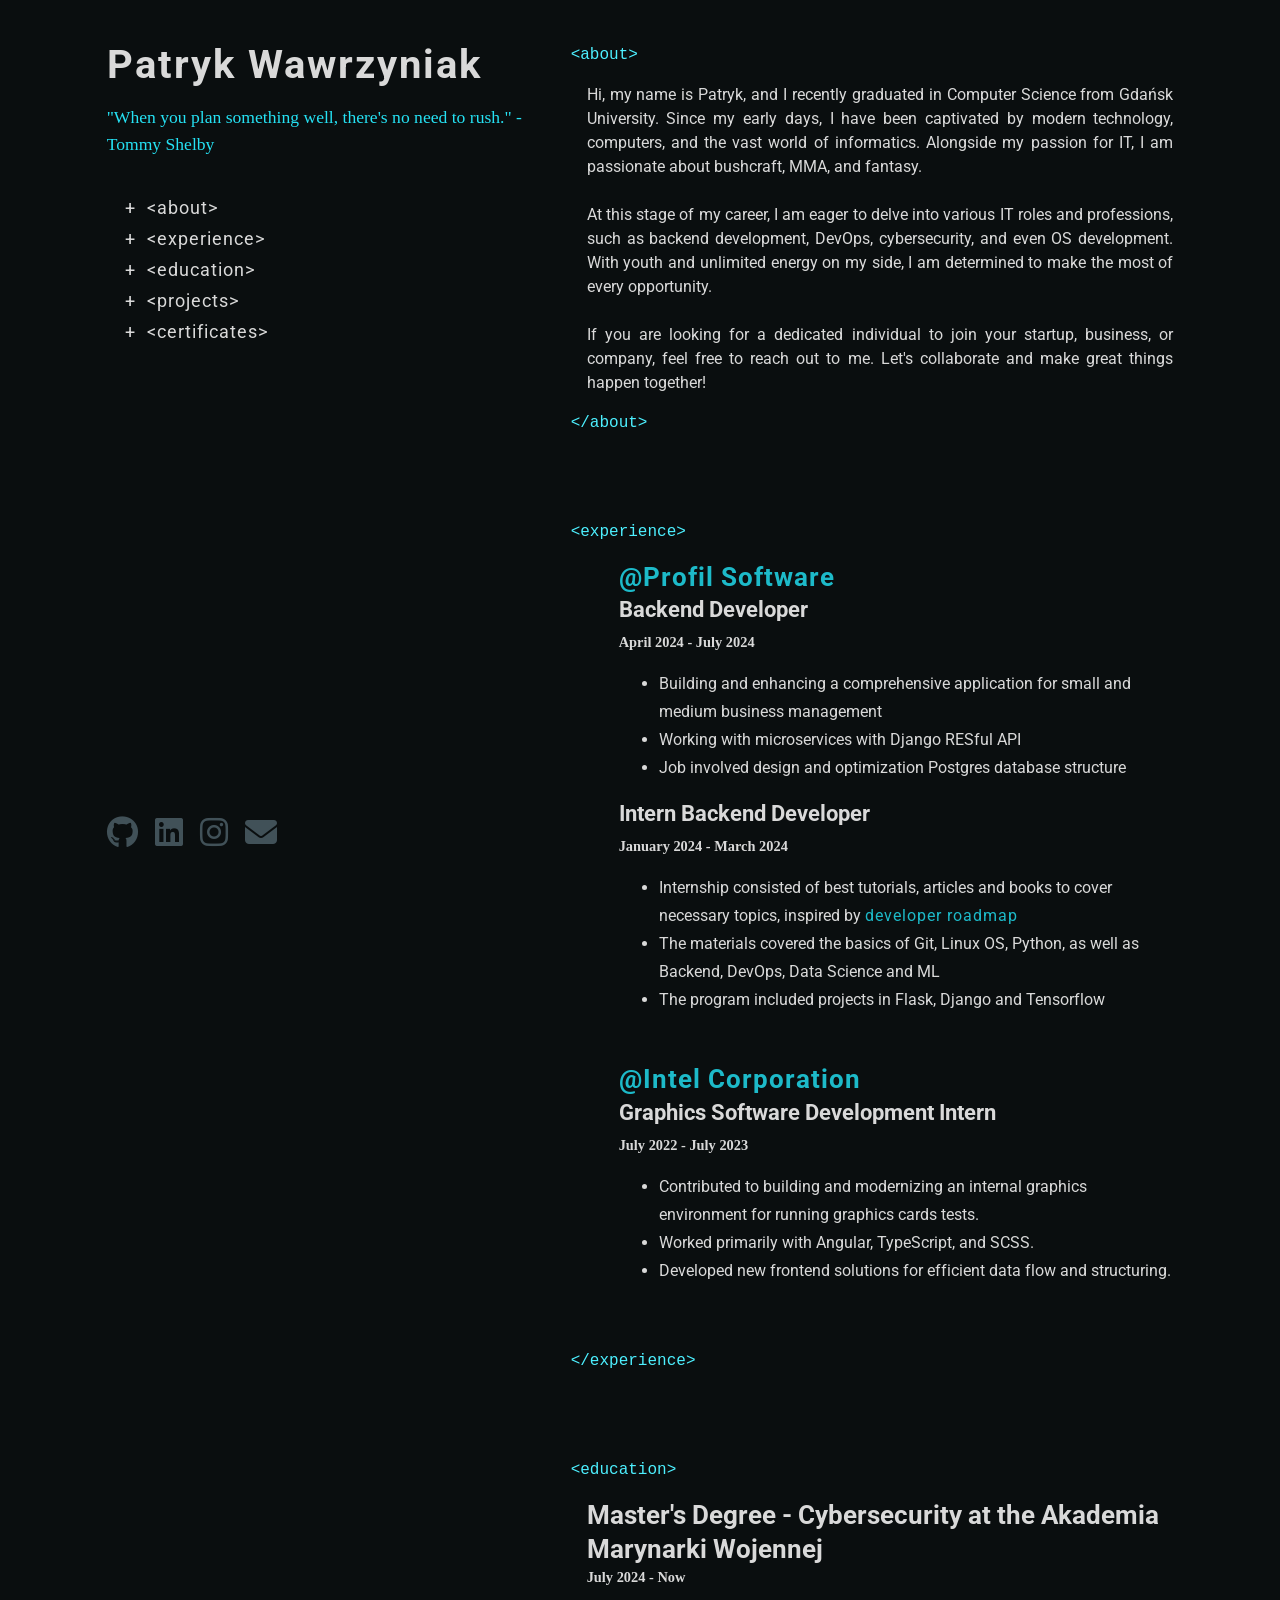
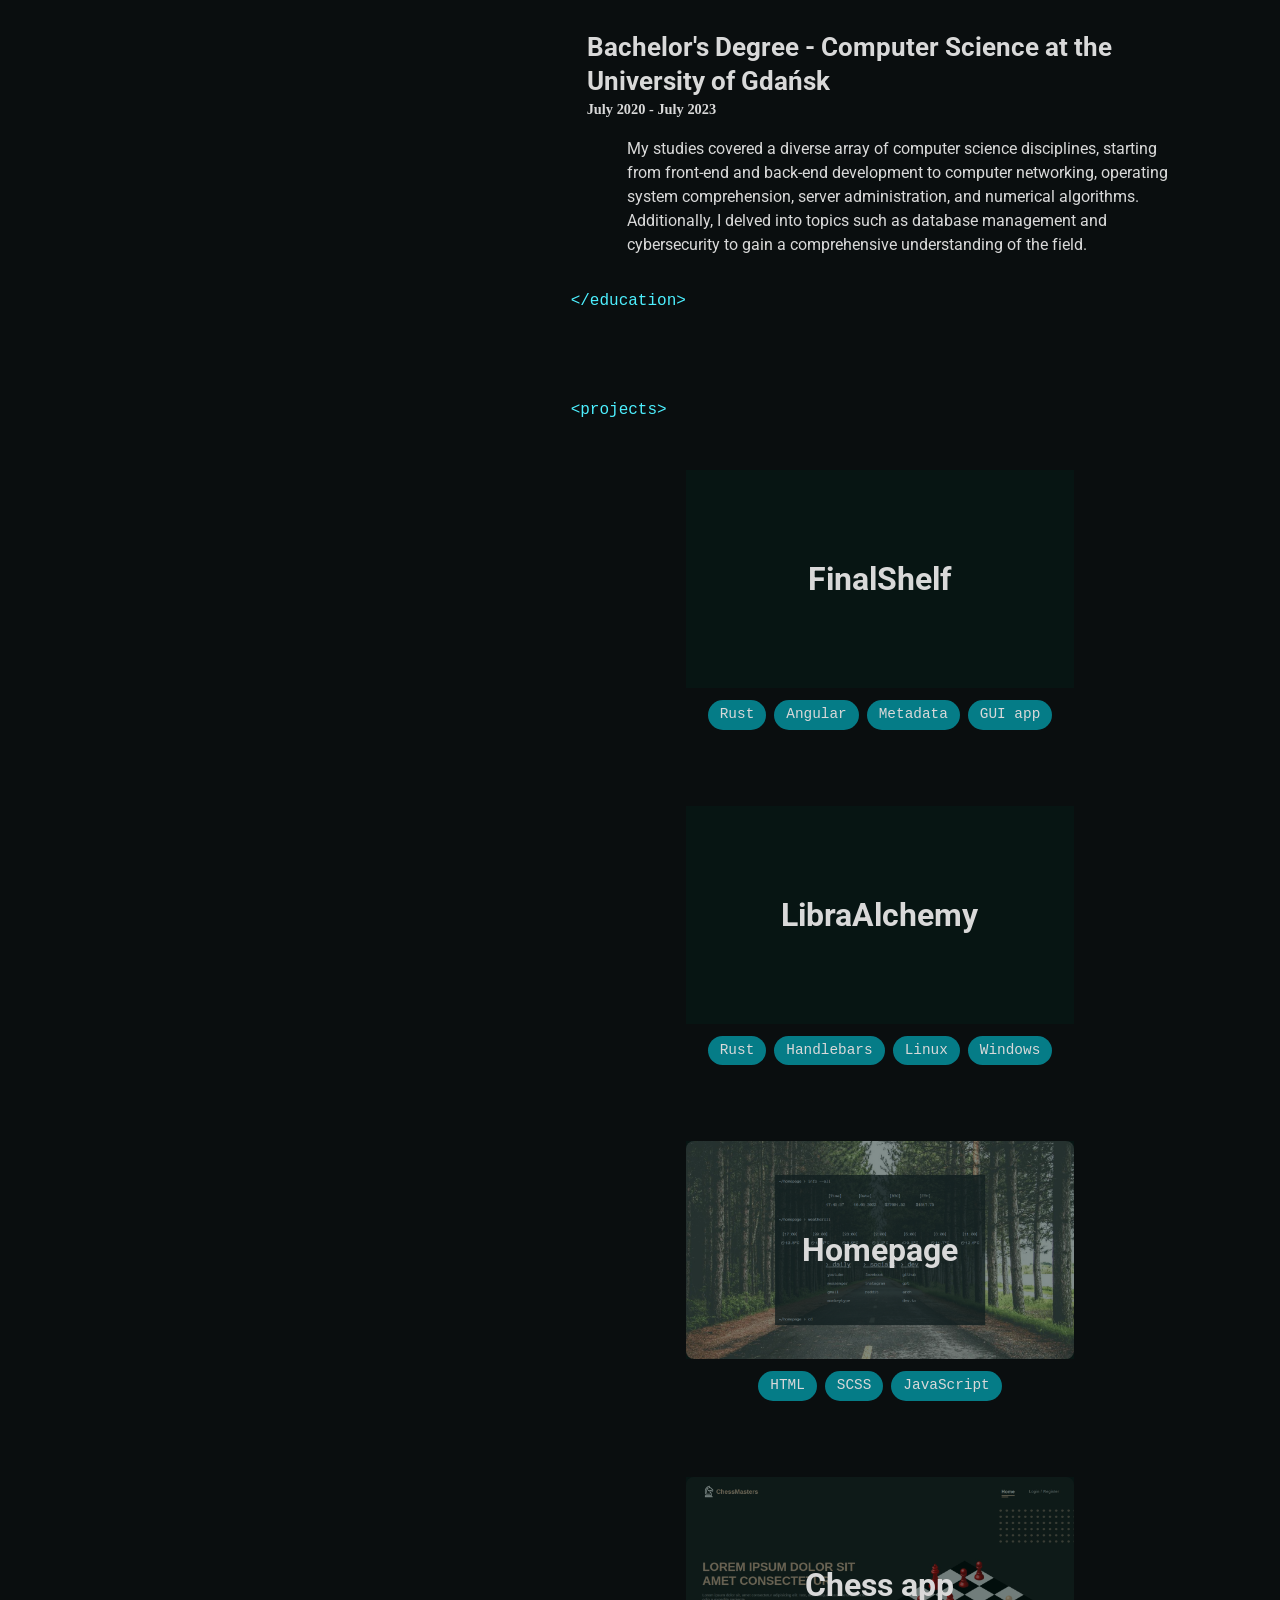
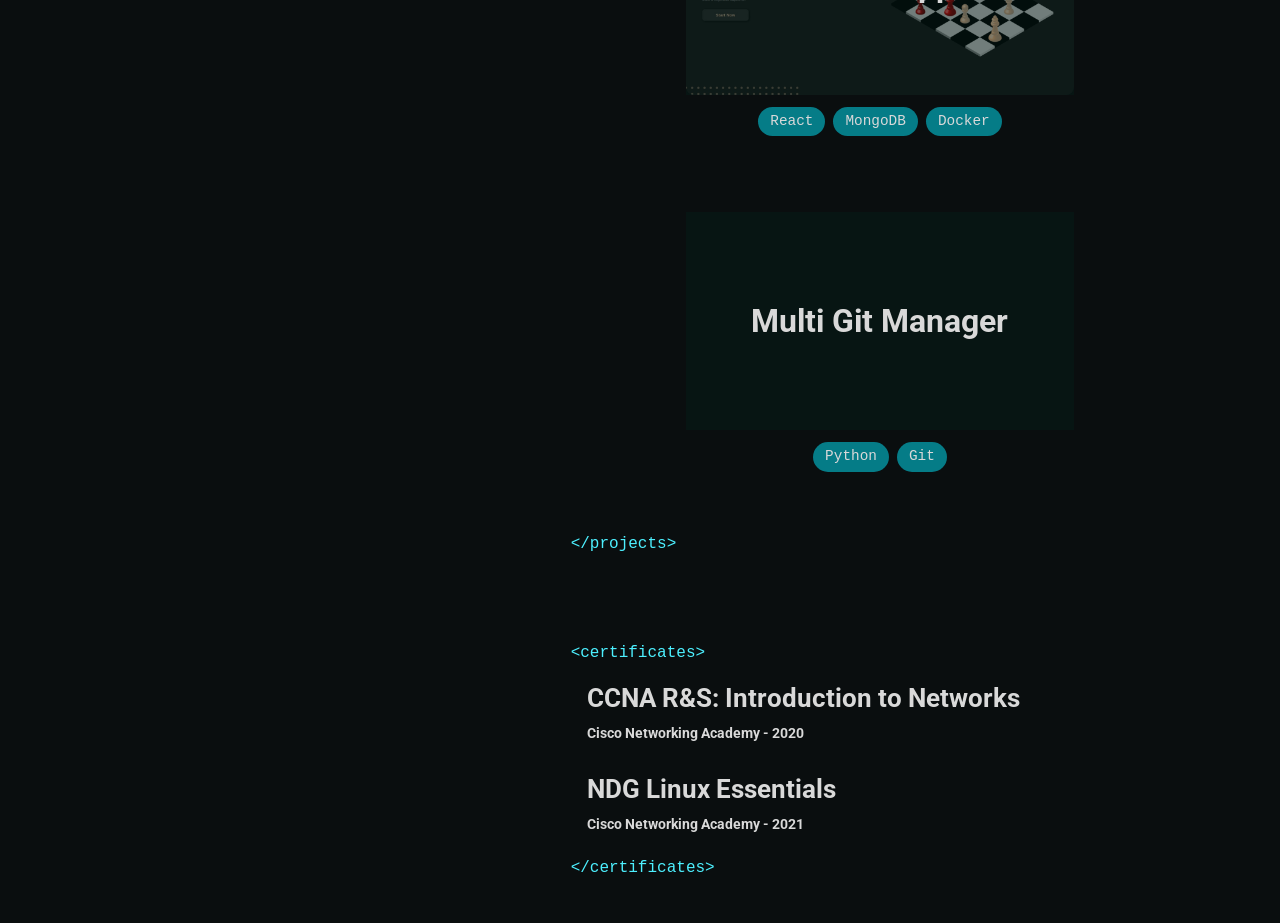
==== commit f57369a4: "Portfolio update" ====
--- a/index.html
+++ b/index.html
@@ -1,133 +1,132 @@
 <!DOCTYPE html>
 <html lang="en">
-  <head>
-    <meta charset="utf-8" />
-    <meta name="author" content="Azalugr" />
-    <meta name="description" content="Website with CV" />
-
-    <link rel="stylesheet" href="./style/css/main.mini.css" />
-    <link
-      rel="stylesheet"
-      href="https://cdnjs.cloudflare.com/ajax/libs/font-awesome/6.2.1/css/all.min.css"
-      integrity="sha512-MV7K8+y+gLIBoVD59lQIYicR65iaqukzvf/nwasF0nqhPay5w/9lJmVM2hMDcnK1OnMGCdVK+iQrJ7lzPJQd1w=="
-      crossorigin="anonymous"
-      referrerpolicy="no-referrer"
-    />
-
-    <title>Patryk Wawrzyniak - CV</title>
-    <link
-      rel="icon"
-      type="image/png"
-      href="https://raw.githubusercontent.com/Azalurg/public/main/images/icon.ico"
-    />
-
-    <script type="module" src="scripts/background.js"></script>
-  </head>
-
-  <body>
-    <a class="skip"></a>
-    <div class="page-wrapper">
-      <div class="left">
-        <section id="hello">
-          <h1 id="name">Patryk Wawrzyniak</h1>
-          <h4 id="title" style="display: none">Placeholder</h4>
-          <h5 id="quote">
-            "When you plan something well, there's no need to rush." - Tommy Shelby
-          </h5>
-          <section id="navigation">
-            <ul>
-              <li><a class="a-snake" href="#about">&lt;about&gt;</a></li>
-              <li><a class="a-snake" href="#experience">&lt;experience&gt;</a></li>
-              <li><a class="a-snake" href="#education">&lt;education&gt;</a></li>
-              <li><a class="a-snake" href="#projects">&lt;projects&gt;</a></li>
-              <li><a class="a-snake" href="#certificates">&lt;certificates&gt;</a></li>
-            </ul>
-          </section>
+
+<head>
+  <meta charset="utf-8" />
+  <meta name="author" content="Azalugr" />
+  <meta name="description" content="Hello there, here is my portfolio." />
+
+  <link rel="stylesheet" href="./style/css/main.mini.css" />
+  <link rel="stylesheet" href="https://cdnjs.cloudflare.com/ajax/libs/font-awesome/6.2.1/css/all.min.css"
+    integrity="sha512-MV7K8+y+gLIBoVD59lQIYicR65iaqukzvf/nwasF0nqhPay5w/9lJmVM2hMDcnK1OnMGCdVK+iQrJ7lzPJQd1w=="
+    crossorigin="anonymous" referrerpolicy="no-referrer" />
+
+  <title>Patryk Wawrzyniak - PortfolioV</title>
+  <link rel="icon" type="image/png" href="https://raw.githubusercontent.com/Azalurg/public/main/images/icon.ico" />
+
+  <script type="module" src="scripts/background.js"></script>
+</head>
+
+<body>
+  <a class="skip"></a>
+  <div class="page-wrapper">
+    <div class="left">
+      <section id="hello">
+        <h1 id="name">Patryk Wawrzyniak</h1>
+        <h4 id="title" style="display: none">Placeholder</h4>
+        <h5 id="quote">
+          "When you plan something well, there's no need to rush." - Tommy Shelby
+        </h5>
+        <section id="navigation">
+          <ul>
+            <li><a class="a-snake" href="#about">&lt;about&gt;</a></li>
+            <li><a class="a-snake" href="#experience">&lt;experience&gt;</a></li>
+            <li><a class="a-snake" href="#education">&lt;education&gt;</a></li>
+            <li><a class="a-snake" href="#projects">&lt;projects&gt;</a></li>
+            <li><a class="a-snake" href="#certificates">&lt;certificates&gt;</a></li>
+          </ul>
         </section>
-
-        <section id="contact">
-          <a href="https://github.com/Azalurg"><i class="fa-brands fa-github"></i></a>
-          <a href="https://www.linkedin.com/in/patryk-wawrzyniak-73b20b22b/"
-            ><i class="fa-brands fa-linkedin"></i
-          ></a>
-          <a href="https://www.instagram.com/azalurg/"><i class="fa-brands fa-instagram"></i></a>
-          <a href="mailto:patryk31415@gmail.com"><i class="fa-solid fa-envelope"></i></a>
-        </section>
-      </div>
-      <div class="right">
-        <section id="about">
-          <div class="tag start">&lt;about&gt;</div>
-          <div class="wrapper">
-            <div class="description">
-              Hi, my name is Patryk, and I recently graduated in Computer Science from Gdańsk
-              University. Since my early days, I have been captivated by modern technology,
-              computers, and the vast world of informatics. Alongside my passion for IT, I am
-              passionate about bushcraft, MMA, and fantasy.
-              <br /><br />
-              At this stage of my career, I am eager to delve into various IT roles and professions,
-              such as backend development, DevOps, cybersecurity, and even OS development. With
-              youth and unlimited energy on my side, I am determined to make the most of every
-              opportunity.
-              <br /><br />
-              If you are looking for a dedicated individual to join your startup, business, or
-              company, feel free to reach out to me. Let's collaborate and make great things happen
-              together!
-            </div>
+      </section>
+
+      <section id="contact">
+        <a href="https://github.com/Azalurg"><i class="fa-brands fa-github"></i></a>
+        <a href="https://www.linkedin.com/in/patryk-wawrzyniak-73b20b22b/"><i class="fa-brands fa-linkedin"></i></a>
+        <a href="https://www.instagram.com/azalurg/"><i class="fa-brands fa-instagram"></i></a>
+        <a href="mailto:patryk31415@gmail.com"><i class="fa-solid fa-envelope"></i></a>
+      </section>
+    </div>
+    <div class="right">
+      <section id="about">
+        <div class="tag start">&lt;about&gt;</div>
+        <div class="wrapper">
+          <div class="description">
+            Hi, my name is Patryk, and I recently graduated in Computer Science from Gdańsk
+            University. Since my early days, I have been captivated by modern technology,
+            computers, and the vast world of informatics. Alongside my passion for IT, I am
+            passionate about bushcraft, MMA, and fantasy.
+            <br /><br />
+            At this stage of my career, I am eager to delve into various IT roles and professions,
+            such as backend development, DevOps, cybersecurity, and even OS development. With
+            youth and unlimited energy on my side, I am determined to make the most of every
+            opportunity.
+            <br /><br />
+            If you are looking for a dedicated individual to join your startup, business, or
+            company, feel free to reach out to me. Let's collaborate and make great things happen
+            together!
           </div>
-          <div class="tag end">&lt;/about&gt;</div>
-        </section>
-        <section id="experience">
-          <div class="tag start">&lt;experience&gt;</div>
-          <div class="job">
-            <h3>
-              <a href="https://www.linkedin.com/company/profilsoftware">@Profil Software</a>
-            </h3>
-            <h4>Backend Developer</h4>
-            <h6>April 2024 - July 2024</h6>
-            <ul>
-              <li>
-                Building and enhancing a comprehensive application for small and medium business
-                management
-              </li>
-              <li>Working with microservices with Django RESful API</li>
-              <li>Job involved design and optimization Postgres database structure</li>
-            </ul>
-            <h4>Intern Backend Developer</h4>
-            <h6>January 2024 - March 2024</h6>
-            <ul>
-              <li>
-                Internship consisted of best tutorials, articles and books to cover necessary
-                topics, inspired by
-                <a href="https://github.com/kamranahmedse/developer-roadmap">developer roadmap</a>
-              </li>
-              <li>
-                The materials covered the basics of Git, Linux OS, Python, as well as Backend,
-                DevOps, Data Science and ML
-              </li>
-              <li>The program included projects in Flask, Django and Tensorflow</li>
-            </ul>
+        </div>
+        <div class="tag end">&lt;/about&gt;</div>
+      </section>
+      <section id="experience">
+        <div class="tag start">&lt;experience&gt;</div>
+        <div class="job">
+          <h3>
+            <a href="https://www.linkedin.com/company/profilsoftware">@Profil Software</a>
+          </h3>
+          <h4>Backend Developer</h4>
+          <h6>April 2024 - July 2024</h6>
+          <ul>
+            <li>
+              Building and enhancing a comprehensive application for small and medium business
+              management
+            </li>
+            <li>Working with microservices with Django RESful API</li>
+            <li>Job involved design and optimization Postgres database structure</li>
+          </ul>
+          <h4>Intern Backend Developer</h4>
+          <h6>January 2024 - March 2024</h6>
+          <ul>
+            <li>
+              Internship consisted of best tutorials, articles and books to cover necessary
+              topics, inspired by
+              <a href="https://github.com/kamranahmedse/developer-roadmap">developer roadmap</a>
+            </li>
+            <li>
+              The materials covered the basics of Git, Linux OS, Python, as well as Backend,
+              DevOps, Data Science and ML
+            </li>
+            <li>The program included projects in Flask, Django and Tensorflow</li>
+          </ul>
+        </div>
+        <div class="job">
+          <h3>
+            <a href="https://www.linkedin.com/company/intel-corporation">@Intel Corporation</a>
+          </h3>
+          <h4>Graphics Software Development Intern</h4>
+          <h6>July 2022 - July 2023</h6>
+          <ul>
+            <li>
+              Contributed to building and modernizing an internal graphics environment for running
+              graphics cards tests.
+            </li>
+            <li>Worked primarily with Angular, TypeScript, and SCSS.</li>
+            <li>Developed new frontend solutions for efficient data flow and structuring.</li>
+          </ul>
+        </div>
+        <div class="tag end">&lt;/experience&gt;</div>
+      </section>
+      <section id="education">
+        <div class="tag start">&lt;education&gt;</div>
+        <div>
+          <h3>Master's Degree - Cybersecurity at the Akademia Marynarki Wojennej</h3>
+          <h6>July 2024 - Now</h6>
+          <div class="description">
           </div>
-          <div class="job">
-            <h3>
-              <a href="https://www.linkedin.com/company/intel-corporation">@Intel Corporation</a>
-            </h3>
-            <h4>Graphics Software Development Intern</h4>
-            <h6>July 2022 - July 2023</h6>
-            <ul>
-              <li>
-                Contributed to building and modernizing an internal graphics environment for running
-                graphics cards tests.
-              </li>
-              <li>Worked primarily with Angular, TypeScript, and SCSS.</li>
-              <li>Developed new frontend solutions for efficient data flow and structuring.</li>
-            </ul>
-          </div>
-          <div class="tag end">&lt;/experience&gt;</div>
-        </section>
-        <section id="education">
-          <div class="tag start">&lt;education&gt;</div>
+        </div>
+        <br />
+        <div>
           <h3>Bachelor's Degree - Computer Science at the University of Gdańsk</h3>
-          <h6>July 2022 - July 2023</h6>
+          <h6>July 2020 - July 2023</h6>
           <div class="description">
             My studies covered a diverse array of computer science disciplines, starting from
             front-end and back-end development to computer networking, operating system
@@ -135,90 +134,102 @@
             into topics such as database management and cybersecurity to gain a comprehensive
             understanding of the field.
           </div>
-          <div class="tag end">&lt;/education&gt;</div>
-        </section>
-        <section id="projects">
-          <div class="tag start">&lt;projects&gt;</div>
-          <ul>
-            <li>
-              <div
-                class="banner"
-                style="
+        </div>
+        <div class="tag end">&lt;/education&gt;</div>
+      </section>
+      <section id="projects">
+        <div class="tag start">&lt;projects&gt;</div>
+        <ul>
+          <li>
+            <div class="banner" style="
+                  background-image: url(https://raw.githubusercontent.com/Azalurg/FinalShelf/refs/heads/master/img/image1.jpg);
+                ">
+              <h2 class="visible">FinalShelf</h2>
+              <div class="hover">
+                <a href="https://github.com/Azalurg/FinalShelf" target="_blank">Github</a>
+              </div>
+            </div>
+            <ul class="topics">
+              <li>Rust</li>
+              <li>Angular</li>
+              <li>Metadata</li>
+              <li>GUI app</li>
+            </ul>
+          </li>
+          <li>
+            <div class="banner" style="
                   background-image: url(https://raw.githubusercontent.com/Azalurg/LibraAlchemy/master/img/screenshot.jpg);
-                "
-              >
-                <h2 class="visible">LibraAlchemy</h2>
-                <div class="hover">
-                  <a href="https://github.com/Azalurg/LibraAlchemy" target="_blank">Github</a>
-                </div>
-              </div>
-              <ul class="topics">
-                <li>Rust</li>
-                <li>Handlebars</li>
-                <li>Linux</li>
-                <li>Windows</li>
-              </ul>
-            </li>
-            <li>
-              <div class="banner" style="background-image: url(./images/homepage.png)">
-                <h2 class="visible">Homepage</h2>
-                <div class="hover">
-                  <a href="https://github.com/Azalurg/homepage" target="_blank">Github</a>
-                  <a href="https://azalurg.github.io/homepage/" target="_blank">Content</a>
-                </div>
-              </div>
-              <ul class="topics">
-                <li>HTML</li>
-                <li>SCSS</li>
-                <li>JavaScript</li>
-              </ul>
-            </li>
-            <li>
-              <div class="banner" style="background-image: url(./images/chess.png)">
-                <h2 class="visible">Chess app</h2>
-                <div class="hover">
-                  <a href="https://github.com/Azalurg/Chess" target="_blank">Github</a>
-                  <a href="https://www.youtube.com/watch?v=iGttCSzSviU" target="_blank">YouTube</a>
-                </div>
-              </div>
-              <ul class="topics">
-                <li>React</li>
-                <li>MongoDB</li>
-                <li>Docker</li>
-              </ul>
-            </li>
-            <li>
-              <div
-                class="banner"
-                style="
+                ">
+              <h2 class="visible">LibraAlchemy</h2>
+              <div class="hover">
+                <a href="https://github.com/Azalurg/LibraAlchemy" target="_blank">Github</a>
+              </div>
+            </div>
+            <ul class="topics">
+              <li>Rust</li>
+              <li>Handlebars</li>
+              <li>Linux</li>
+              <li>Windows</li>
+            </ul>
+          </li>
+          <li>
+            <div class="banner" style="background-image: url(./images/homepage.png)">
+              <h2 class="visible">Homepage</h2>
+              <div class="hover">
+                <a href="https://github.com/Azalurg/homepage" target="_blank">Github</a>
+                <a href="https://azalurg.github.io/homepage/" target="_blank">Content</a>
+              </div>
+            </div>
+            <ul class="topics">
+              <li>HTML</li>
+              <li>SCSS</li>
+              <li>JavaScript</li>
+            </ul>
+          </li>
+          <li>
+            <div class="banner" style="background-image: url(./images/chess.png)">
+              <h2 class="visible">Chess app</h2>
+              <div class="hover">
+                <a href="https://github.com/Azalurg/Chess" target="_blank">Github</a>
+                <a href="https://www.youtube.com/watch?v=iGttCSzSviU" target="_blank">YouTube</a>
+              </div>
+            </div>
+            <ul class="topics">
+              <li>React</li>
+              <li>MongoDB</li>
+              <li>Docker</li>
+            </ul>
+          </li>
+          <li>
+            <div class="banner" style="
                   background-image: url(https://miro.medium.com/v2/resize:fit:1108/1*TYm9w1tc6vQLNz_9imUCJQ.png);
-                "
-              >
-                <h2 class="visible">Multi Git Manager</h2>
-                <div class="hover">
-                  <a href="https://github.com/Azalurg/Multi-Git-Manager" target="_blank">Github</a>
-                  <a href="https://www.youtube.com/watch?v=Pb5WR6-VmcA" target="_blank">YouTube</a>
-                </div>
-              </div>
-              <ul class="topics">
-                <li>Python</li>
-                <li>Git</li>
-              </ul>
-            </li>
-          </ul>
-          <div class="tag end">&lt;/projects&gt;</div>
-        </section>
-        <section id="certificates">
-          <div class="tag start">&lt;certificates&gt;</div>
-          <h3>CCNA R&S: Introduction to Networks</h3>
-          <h6>Cisco Networking Academy - 2020</h6>
-          <br />
-          <h3>NDG Linux Essentials</h3>
-          <h6>Cisco Networking Academy - 2021</h6>
-          <div class="tag end">&lt;/certificates&gt;</div>
-        </section>
-      </div>
-      <section id="background"></section>
+                ">
+              <h2 class="visible">Multi Git Manager</h2>
+              <div class="hover">
+                <a href="https://github.com/Azalurg/Multi-Git-Manager" target="_blank">Github</a>
+                <a href="https://www.youtube.com/watch?v=Pb5WR6-VmcA" target="_blank">YouTube</a>
+              </div>
+            </div>
+            <ul class="topics">
+              <li>Python</li>
+              <li>Git</li>
+            </ul>
+          </li>
+        </ul>
+        <div class="tag end">&lt;/projects&gt;</div>
+      </section>
+      <section id="certificates">
+        <div class="tag start">&lt;certificates&gt;</div>
+        <h3>CCNA R&S: Introduction to Networks</h3>
+        <h6>Cisco Networking Academy - 2020</h6>
+        <br />
+        <h3>NDG Linux Essentials</h3>
+        <h6>Cisco Networking Academy - 2021</h6>
+        <div class="tag end">&lt;/certificates&gt;</div>
+      </section>
     </div>
-  </body>
-</html>
+    <section id="background"></section>
+  </div>
+</body>
+
+</html>
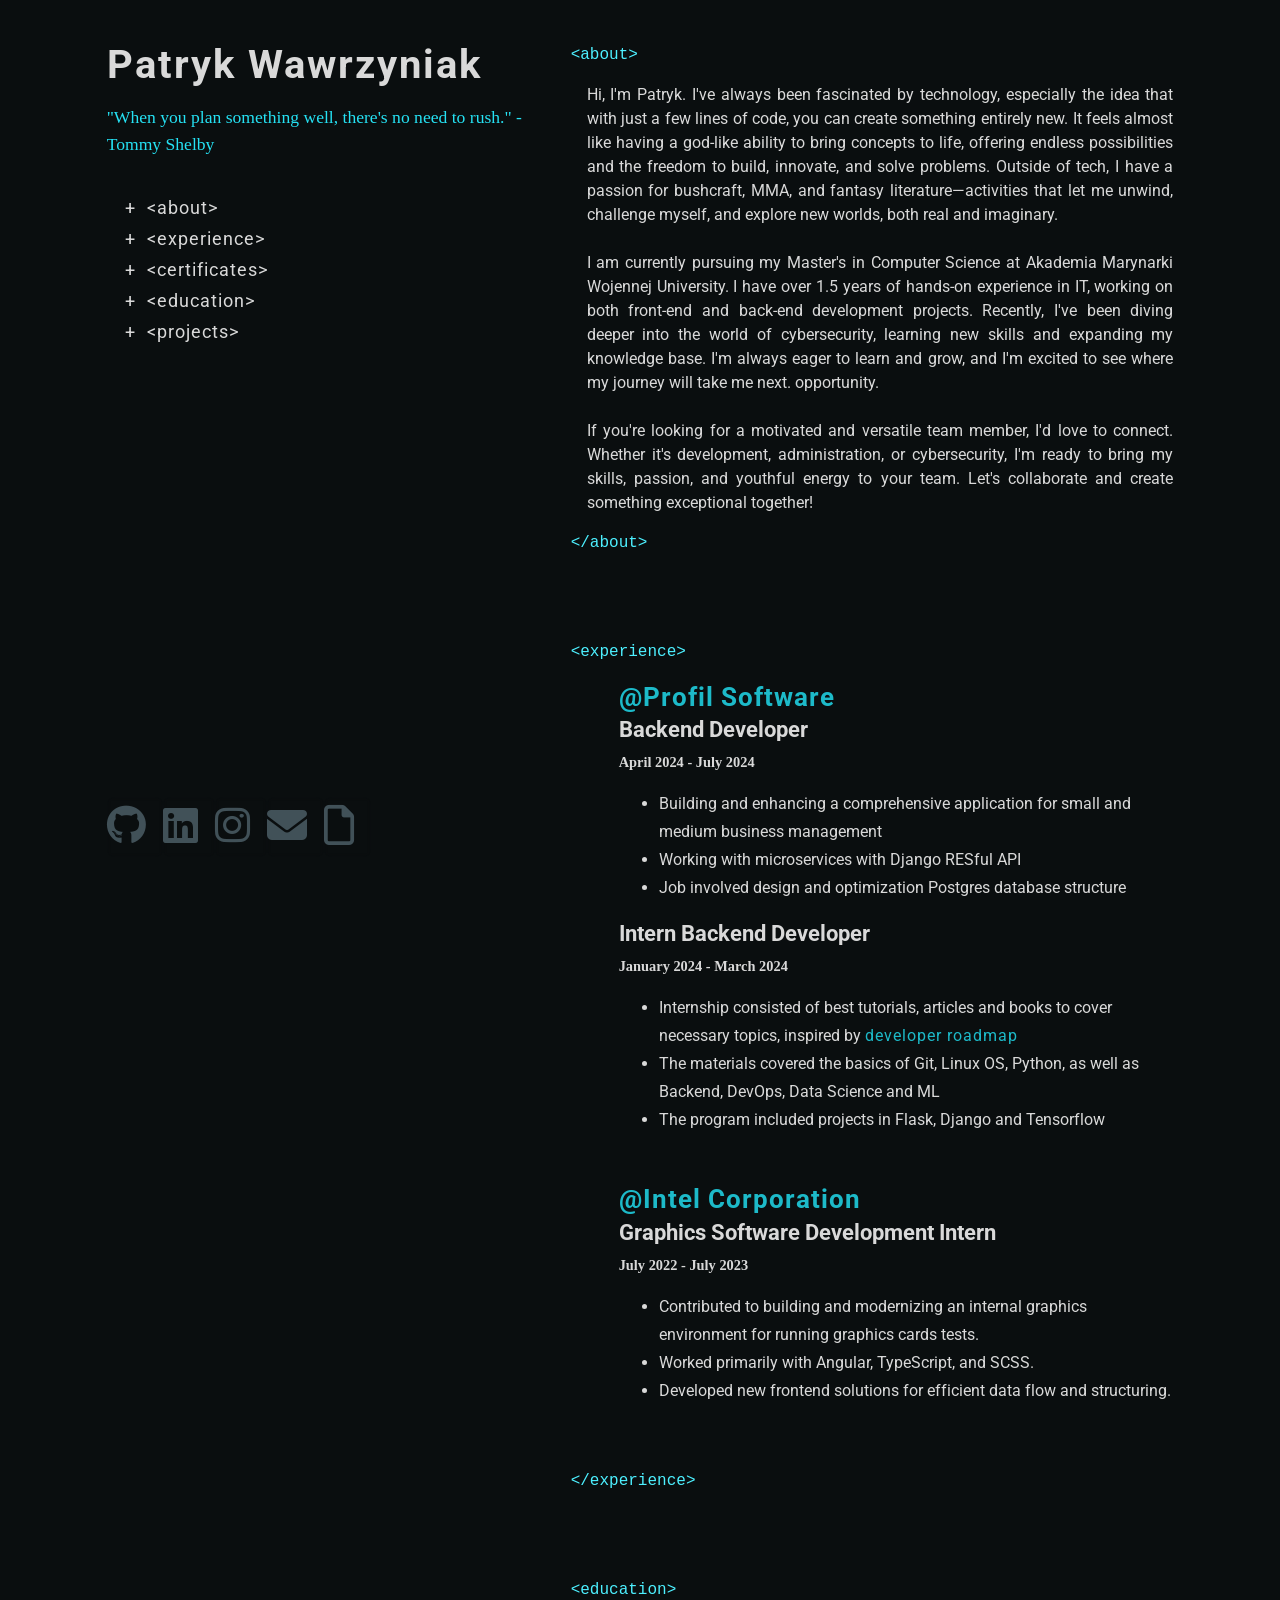
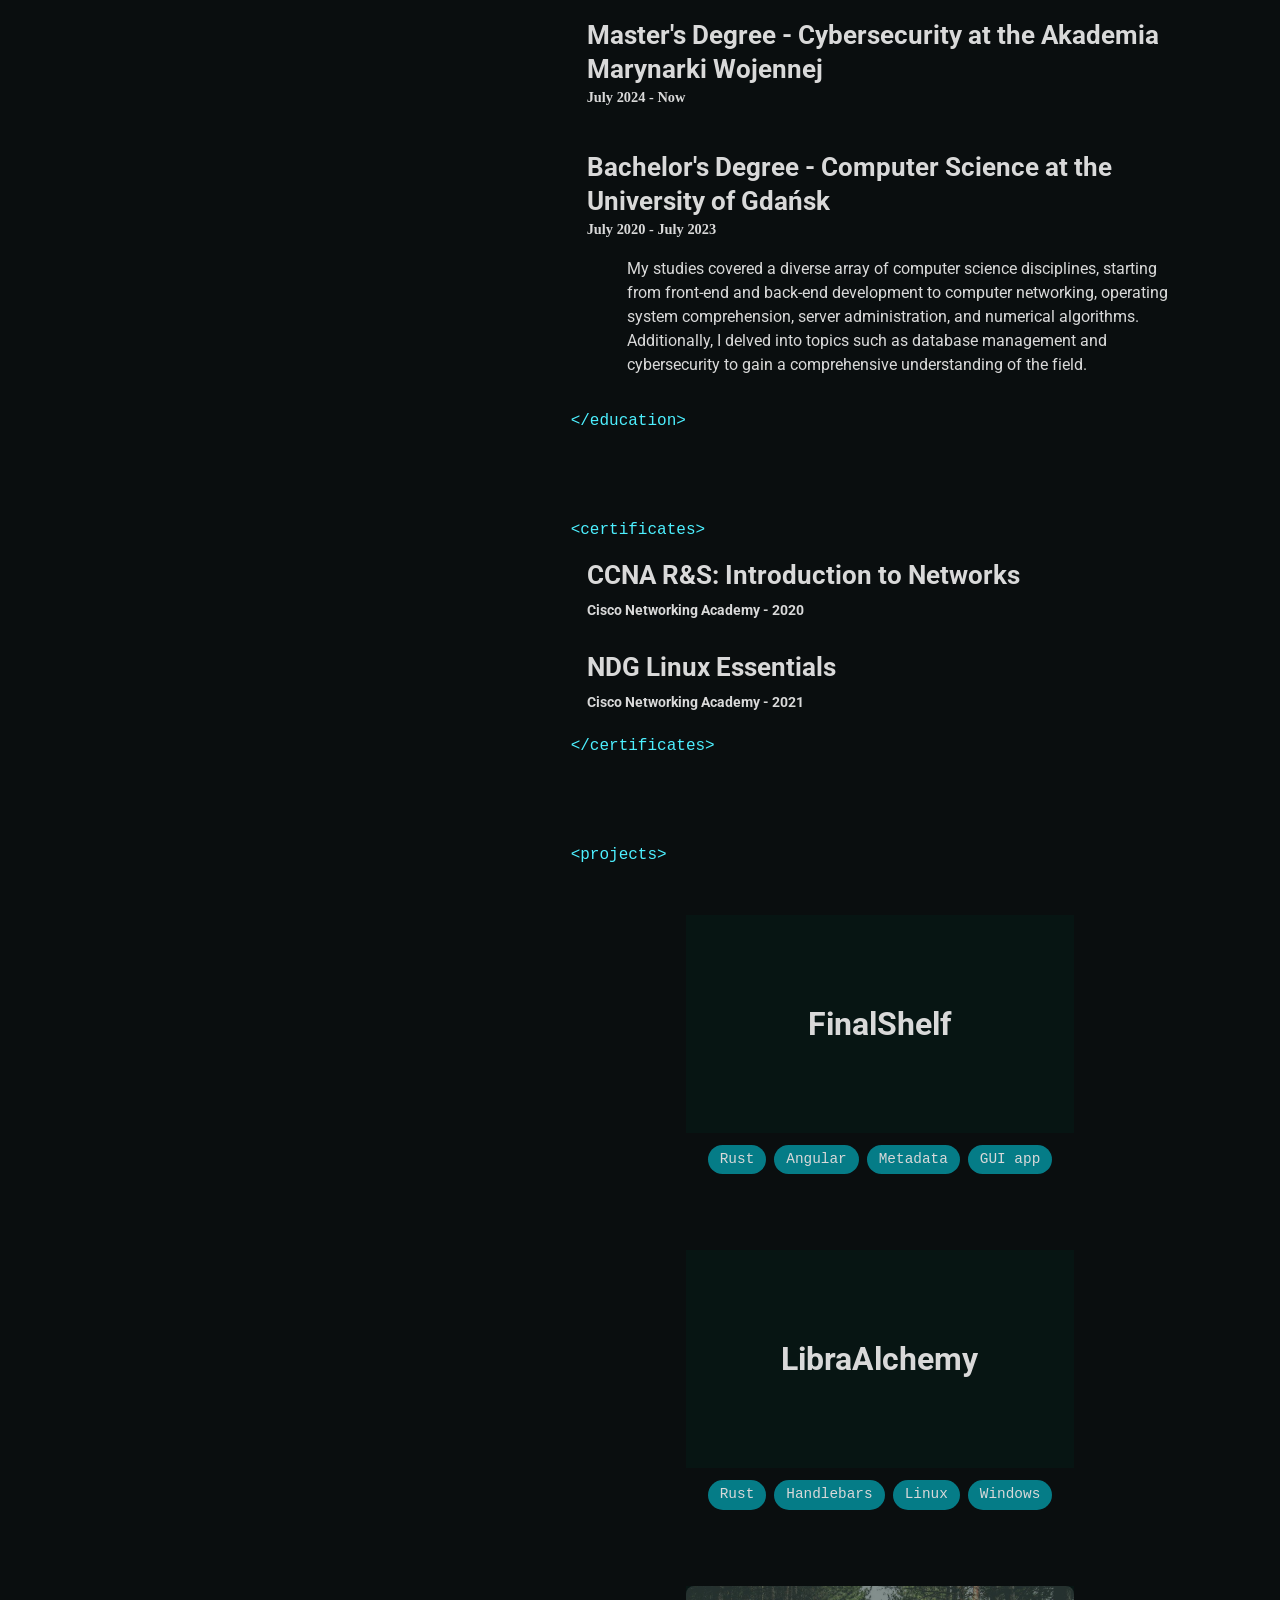
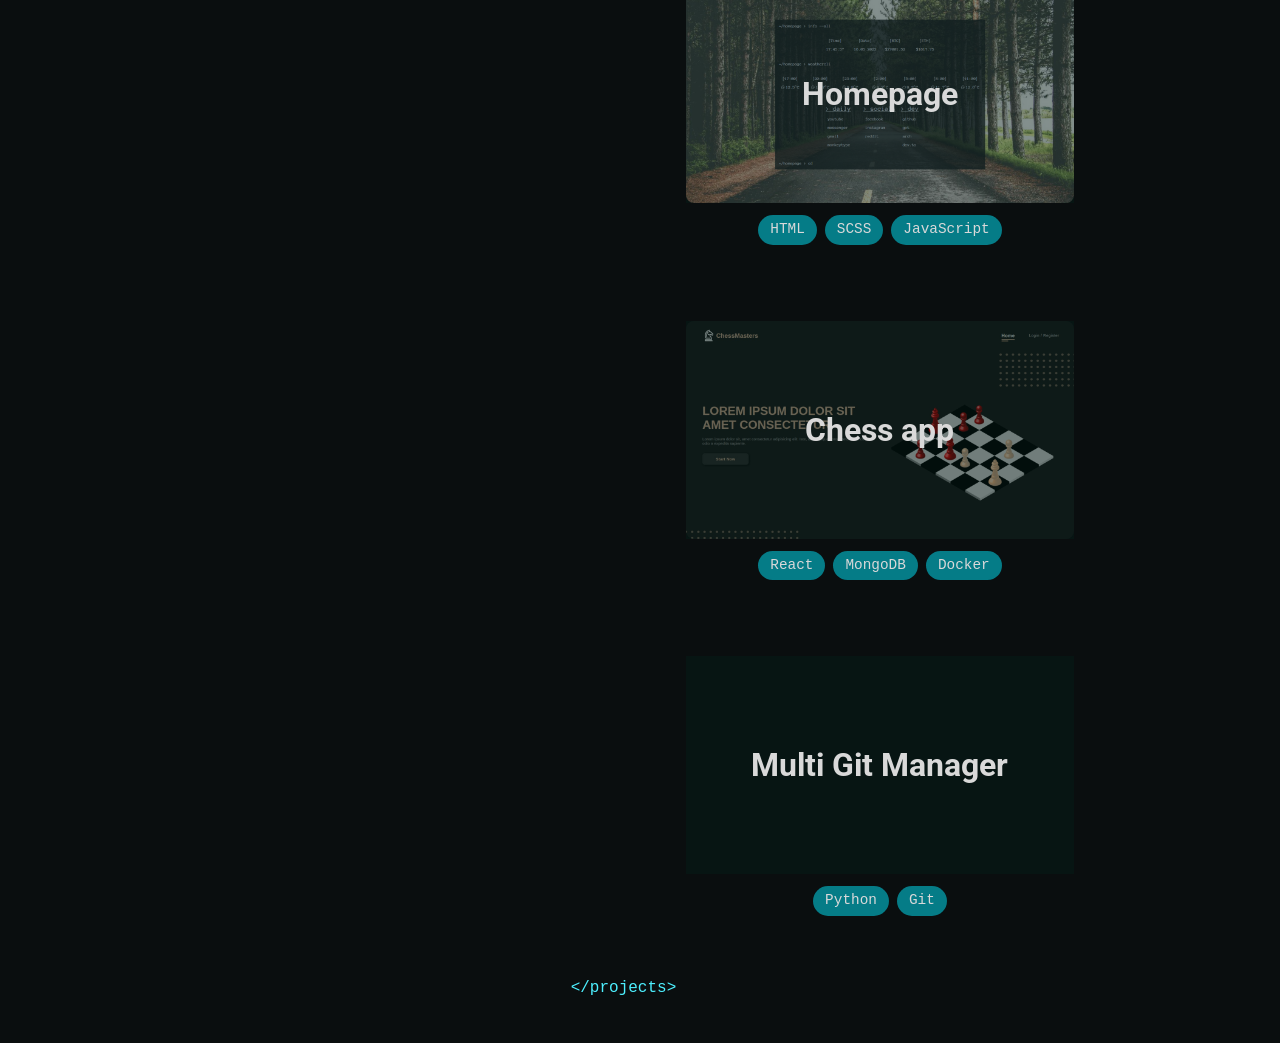
==== commit edcac3c2: "Change structure & add mobile support" ====
--- a/index.html
+++ b/index.html
@@ -31,9 +31,9 @@
           <ul>
             <li><a class="a-snake" href="#about">&lt;about&gt;</a></li>
             <li><a class="a-snake" href="#experience">&lt;experience&gt;</a></li>
+            <li><a class="a-snake" href="#certificates">&lt;certificates&gt;</a></li>
             <li><a class="a-snake" href="#education">&lt;education&gt;</a></li>
             <li><a class="a-snake" href="#projects">&lt;projects&gt;</a></li>
-            <li><a class="a-snake" href="#certificates">&lt;certificates&gt;</a></li>
           </ul>
         </section>
       </section>
@@ -43,6 +43,7 @@
         <a href="https://www.linkedin.com/in/patryk-wawrzyniak-73b20b22b/"><i class="fa-brands fa-linkedin"></i></a>
         <a href="https://www.instagram.com/azalurg/"><i class="fa-brands fa-instagram"></i></a>
         <a href="mailto:patryk31415@gmail.com"><i class="fa-solid fa-envelope"></i></a>
+        <a href="https://github.com/Azalurg/public/blob/main/CV_2024.pdf"><i class="fa-regular fa-file"></i></a>
       </section>
     </div>
     <div class="right">
@@ -50,19 +51,12 @@
         <div class="tag start">&lt;about&gt;</div>
         <div class="wrapper">
           <div class="description">
-            Hi, my name is Patryk, and I recently graduated in Computer Science from Gdańsk
-            University. Since my early days, I have been captivated by modern technology,
-            computers, and the vast world of informatics. Alongside my passion for IT, I am
-            passionate about bushcraft, MMA, and fantasy.
+            Hi, I'm Patryk. I've always been fascinated by technology, especially the idea that with just a few lines of code, you can create something entirely new. It feels almost like having a god-like ability to bring concepts to life, offering endless possibilities and the freedom to build, innovate, and solve problems. Outside of tech, I have a passion for bushcraft, MMA, and fantasy literature—activities that let me unwind, challenge myself, and explore new worlds, both real and imaginary.
             <br /><br />
-            At this stage of my career, I am eager to delve into various IT roles and professions,
-            such as backend development, DevOps, cybersecurity, and even OS development. With
-            youth and unlimited energy on my side, I am determined to make the most of every
+            I am currently pursuing my Master's in Computer Science at Akademia Marynarki Wojennej University. I have over 1.5 years of hands-on experience in IT, working on both front-end and back-end development projects. Recently, I've been diving deeper into the world of cybersecurity, learning new skills and expanding my knowledge base. I'm always eager to learn and grow, and I'm excited to see where my journey will take me next.
             opportunity.
             <br /><br />
-            If you are looking for a dedicated individual to join your startup, business, or
-            company, feel free to reach out to me. Let's collaborate and make great things happen
-            together!
+            If you're looking for a motivated and versatile team member, I'd love to connect. Whether it's development, administration, or cybersecurity, I'm ready to bring my skills, passion, and youthful energy to your team. Let's collaborate and create something exceptional together!
           </div>
         </div>
         <div class="tag end">&lt;/about&gt;</div>
@@ -137,87 +131,6 @@
         </div>
         <div class="tag end">&lt;/education&gt;</div>
       </section>
-      <section id="projects">
-        <div class="tag start">&lt;projects&gt;</div>
-        <ul>
-          <li>
-            <div class="banner" style="
-                  background-image: url(https://raw.githubusercontent.com/Azalurg/FinalShelf/refs/heads/master/img/image1.jpg);
-                ">
-              <h2 class="visible">FinalShelf</h2>
-              <div class="hover">
-                <a href="https://github.com/Azalurg/FinalShelf" target="_blank">Github</a>
-              </div>
-            </div>
-            <ul class="topics">
-              <li>Rust</li>
-              <li>Angular</li>
-              <li>Metadata</li>
-              <li>GUI app</li>
-            </ul>
-          </li>
-          <li>
-            <div class="banner" style="
-                  background-image: url(https://raw.githubusercontent.com/Azalurg/LibraAlchemy/master/img/screenshot.jpg);
-                ">
-              <h2 class="visible">LibraAlchemy</h2>
-              <div class="hover">
-                <a href="https://github.com/Azalurg/LibraAlchemy" target="_blank">Github</a>
-              </div>
-            </div>
-            <ul class="topics">
-              <li>Rust</li>
-              <li>Handlebars</li>
-              <li>Linux</li>
-              <li>Windows</li>
-            </ul>
-          </li>
-          <li>
-            <div class="banner" style="background-image: url(./images/homepage.png)">
-              <h2 class="visible">Homepage</h2>
-              <div class="hover">
-                <a href="https://github.com/Azalurg/homepage" target="_blank">Github</a>
-                <a href="https://azalurg.github.io/homepage/" target="_blank">Content</a>
-              </div>
-            </div>
-            <ul class="topics">
-              <li>HTML</li>
-              <li>SCSS</li>
-              <li>JavaScript</li>
-            </ul>
-          </li>
-          <li>
-            <div class="banner" style="background-image: url(./images/chess.png)">
-              <h2 class="visible">Chess app</h2>
-              <div class="hover">
-                <a href="https://github.com/Azalurg/Chess" target="_blank">Github</a>
-                <a href="https://www.youtube.com/watch?v=iGttCSzSviU" target="_blank">YouTube</a>
-              </div>
-            </div>
-            <ul class="topics">
-              <li>React</li>
-              <li>MongoDB</li>
-              <li>Docker</li>
-            </ul>
-          </li>
-          <li>
-            <div class="banner" style="
-                  background-image: url(https://miro.medium.com/v2/resize:fit:1108/1*TYm9w1tc6vQLNz_9imUCJQ.png);
-                ">
-              <h2 class="visible">Multi Git Manager</h2>
-              <div class="hover">
-                <a href="https://github.com/Azalurg/Multi-Git-Manager" target="_blank">Github</a>
-                <a href="https://www.youtube.com/watch?v=Pb5WR6-VmcA" target="_blank">YouTube</a>
-              </div>
-            </div>
-            <ul class="topics">
-              <li>Python</li>
-              <li>Git</li>
-            </ul>
-          </li>
-        </ul>
-        <div class="tag end">&lt;/projects&gt;</div>
-      </section>
       <section id="certificates">
         <div class="tag start">&lt;certificates&gt;</div>
         <h3>CCNA R&S: Introduction to Networks</h3>
@@ -227,8 +140,95 @@
         <h6>Cisco Networking Academy - 2021</h6>
         <div class="tag end">&lt;/certificates&gt;</div>
       </section>
+      <section id="projects">
+        <div class="tag start">&lt;projects&gt;</div>
+        <ul>
+          <li>
+            <div class="banner" style="
+                  background-image: url(https://raw.githubusercontent.com/Azalurg/FinalShelf/refs/heads/master/img/image1.jpg);
+                ">
+              <h2 class="visible">FinalShelf</h2>
+              <div class="hover">
+                <a href="https://github.com/Azalurg/FinalShelf" target="_blank">Github</a>
+              </div>
+            </div>
+            <ul class="topics">
+              <li>Rust</li>
+              <li>Angular</li>
+              <li>Metadata</li>
+              <li>GUI app</li>
+            </ul>
+          </li>
+          <li>
+            <div class="banner" style="
+                  background-image: url(https://raw.githubusercontent.com/Azalurg/LibraAlchemy/master/img/screenshot.jpg);
+                ">
+              <h2 class="visible">LibraAlchemy</h2>
+              <div class="hover">
+                <a href="https://github.com/Azalurg/LibraAlchemy" target="_blank">Github</a>
+              </div>
+            </div>
+            <ul class="topics">
+              <li>Rust</li>
+              <li>Handlebars</li>
+              <li>Linux</li>
+              <li>Windows</li>
+            </ul>
+          </li>
+          <li>
+            <div class="banner" style="background-image: url(./images/homepage.png)">
+              <h2 class="visible">Homepage</h2>
+              <div class="hover">
+                <a href="https://github.com/Azalurg/homepage" target="_blank">Github</a>
+                <a href="https://azalurg.github.io/homepage/" target="_blank">Content</a>
+              </div>
+            </div>
+            <ul class="topics">
+              <li>HTML</li>
+              <li>SCSS</li>
+              <li>JavaScript</li>
+            </ul>
+          </li>
+          <li>
+            <div class="banner" style="background-image: url(./images/chess.png)">
+              <h2 class="visible">Chess app</h2>
+              <div class="hover">
+                <a href="https://github.com/Azalurg/Chess" target="_blank">Github</a>
+                <a href="https://www.youtube.com/watch?v=iGttCSzSviU" target="_blank">YouTube</a>
+              </div>
+            </div>
+            <ul class="topics">
+              <li>React</li>
+              <li>MongoDB</li>
+              <li>Docker</li>
+            </ul>
+          </li>
+          <li>
+            <div class="banner" style="
+                  background-image: url(https://miro.medium.com/v2/resize:fit:1108/1*TYm9w1tc6vQLNz_9imUCJQ.png);
+                ">
+              <h2 class="visible">Multi Git Manager</h2>
+              <div class="hover">
+                <a href="https://github.com/Azalurg/Multi-Git-Manager" target="_blank">Github</a>
+                <a href="https://www.youtube.com/watch?v=Pb5WR6-VmcA" target="_blank">YouTube</a>
+              </div>
+            </div>
+            <ul class="topics">
+              <li>Python</li>
+              <li>Git</li>
+            </ul>
+          </li>
+        </ul>
+        <div class="tag end">&lt;/projects&gt;</div>
+      </section>
+      
     </div>
     <section id="background"></section>
+    <section id="scroll">
+        <a href="#hello">
+          <i class="fa-solid fa-arrow-up"></i>
+        </a>
+    </section>
   </div>
 </body>
 
--- a/style/css/main.mini.css
+++ b/style/css/main.mini.css
@@ -1 +1 @@
-@import"https://fonts.googleapis.com/css2?family=Anonymous+Pro&family=Roboto&display=swap";@import"https://fonts.googleapis.com/css2?family=Anonymous+Pro&family=Roboto&display=swap";@import"https://fonts.googleapis.com/css2?family=Anonymous+Pro&family=Roboto&display=swap";@import"https://fonts.googleapis.com/css2?family=Anonymous+Pro&family=Roboto&display=swap";@import"https://fonts.googleapis.com/css2?family=Anonymous+Pro&family=Roboto&display=swap";*,*::before,*::after{box-sizing:border-box}body,h1,h2,h3,h4,p,figure,blockquote,dl,dd{margin:0}ul[role=list],ol[role=list]{list-style:none}html:focus-within{scroll-behavior:smooth}body{min-height:100vh;text-rendering:optimizeSpeed;line-height:1.5}a:not([class]){-webkit-text-decoration-skip:ink;text-decoration-skip-ink:auto}img,picture{max-width:100%;display:block}input,button,textarea,select{font:inherit}@media(prefers-reduced-motion: reduce){html:focus-within{scroll-behavior:auto}*,*::before,*::after{animation-duration:.01ms !important;animation-iteration-count:1 !important;transition-duration:.01ms !important;scroll-behavior:auto !important}}::-webkit-scrollbar{width:4px;background-color:rgba(0,0,0,0)}::-webkit-scrollbar-thumb{border-radius:.5rem;background-color:#1dbac9}::-webkit-scrollbar-track{background-color:rgba(0,0,0,0)}::-webkit-scrollbar-thumb:hover{background-color:#25e2f4}::-webkit-scrollbar-button{display:none;max-height:0}.page-wrapper{display:grid;grid-template-areas:". left . right .";grid-template-columns:2fr 8fr 1fr 11fr 2fr}.page-wrapper .right{grid-area:right}.page-wrapper .left{grid-area:left;height:100vh;position:sticky;top:0;display:flex;flex-direction:column;justify-content:space-between}body{color:#d9d9d9;background-color:#0a0e0f;font-family:"Roboto",sans-serif;min-height:100vh;line-height:1.5;font-size:1rem;text-align:left;font-weight:400}a{text-decoration:none;letter-spacing:1px;cursor:pointer;color:#1dbac9}a:hover{color:#4df0ff}h1,h2,h3,h4,h5,h6,.h1,.h2,.h3,.h4,.h5,.h6{font-family:"Roboto",sans-serif;margin-bottom:.25em}h1,.h1{font-size:2.5rem;margin-top:0;line-height:1.1em;letter-spacing:.05em}h2,.h2{font-size:2rem;margin-top:0;line-height:1.2em}h3,.h3{font-size:1.65rem;margin-top:0;line-height:1.3em}h4,.h4{font-size:1.4rem;margin-top:0;line-height:1.4em}h5,.h5{font-size:1.1rem;margin-top:0;line-height:1.5em}h6,.h6{font-size:.9rem;margin-top:0;line-height:1.6em}pre{font-family:"Anonymice",monospace}section{display:flex;justify-content:center;flex-direction:column;padding:10% 0}#hello #name{font-family:"Roboto",sans-serif;margin:0}#hello #title{font-family:"Roboto",sans-serif}#hello #quote{font-weight:100;color:#25e2f4;margin-top:1.1rem;font-family:"Times New Roman",Times,serif}#navigation{padding-top:2rem}#navigation h4{margin:0}#navigation ul{margin:0}#navigation ul li{line-height:1.75;font-size:1.1rem}#navigation ul li::marker{color:#d9d9d9;content:"+   "}#navigation ul li a{transition:all .3236s linear;display:inline;text-decoration:none;background:linear-gradient(to right, hsl(185, 75%, 45%) 0%, hsl(185, 100%, 65%) 98%);background-size:0px 2px;background-repeat:no-repeat;background-position:left 85%;text-shadow:0;color:#d9d9d9}#navigation ul li a:hover{background-size:100% 2px;text-shadow:0 2.5px 4px rgba(0,0,0,.5)}#navigation ul li a:hover{color:#4df0ff}#contact{display:flex;width:100%;font-size:2rem;flex-direction:row;justify-content:flex-start;align-items:center}#contact a{padding-right:1rem;color:#415158}#contact a:hover{color:#d9d9d9}#about .wrapper{display:flex;align-items:center}#about .wrapper .description{width:100%;text-align:justify}#experience .job,#education .job{padding-left:2rem;margin-bottom:2rem}#experience h3,#education h3{margin:0}#experience h6,#education h6{margin:0;font-family:"Times New Roman",Times,serif}#experience li,#education li{line-height:1.75}#experience .description,#education .description{margin-top:1em;margin-bottom:1em;padding-left:40px}#projects ul{list-style:none;margin:0;padding:0}#projects ul li{display:flex;flex-direction:column;align-items:center;padding:2rem 0}#projects .banner{width:66%;aspect-ratio:16/9;background-position:center;background-size:cover;background-repeat:no-repeat;display:flex;justify-content:center;align-items:center;border-radius:.5rem;transition:all .8s ease}#projects .banner .visible,#projects .banner .hover{background-color:rgba(6,30,26,.495);z-index:2;width:100%;height:100%;margin:0;transition:all .8s ease}#projects .banner .visible{display:flex;justify-content:center;align-items:center}#projects .banner .hover{display:none}#projects .banner .hover a{font-size:2rem;color:#d9d9d9;padding:1rem 0;transition:all .3236s linear;display:inline;text-decoration:none;background:linear-gradient(to right, hsl(185, 75%, 45%) 0%, hsl(185, 100%, 65%) 98%);background-size:0px 4px;background-repeat:no-repeat;background-position:left 85%;text-shadow:0}#projects .banner .hover a:hover{background-size:100% 4px;text-shadow:0 2.5px 4px rgba(0,0,0,.5)}#projects .banner:hover{box-shadow:1rem 1rem 3rem 2rem #1c1c1c;width:72%}#projects .banner:hover .visible{display:none}#projects .banner:hover .hover{display:flex;flex-direction:column;justify-content:center;align-items:center}#projects .topics{display:flex}#projects .topics li{display:block;background-color:rgba(0,234,255,.5);border-radius:1rem;padding:.25rem .75rem;margin:.75rem .25rem;font-size:.9rem;font-family:"Anonymice",monospace}.tag{position:relative;color:#4df0ff;font-family:"Anonymice",monospace;right:1rem}.tag.start{top:-1rem}.tag.end{position:relative;top:1rem}#background{position:fixed;justify-content:flex-end;bottom:0;width:100%;height:100vh;z-index:-10;color:#1f292e;overflow:hidden;padding:0;margin-left:20.8333333333%}.anime{transition:.1618s ease}.anime:hover{transform:scale(116%)}+@import"https://fonts.googleapis.com/css2?family=Anonymous+Pro&family=Roboto&display=swap";@import"https://fonts.googleapis.com/css2?family=Anonymous+Pro&family=Roboto&display=swap";@import"https://fonts.googleapis.com/css2?family=Anonymous+Pro&family=Roboto&display=swap";@import"https://fonts.googleapis.com/css2?family=Anonymous+Pro&family=Roboto&display=swap";@import"https://fonts.googleapis.com/css2?family=Anonymous+Pro&family=Roboto&display=swap";@import"https://fonts.googleapis.com/css2?family=Anonymous+Pro&family=Roboto&display=swap";*,*::before,*::after{box-sizing:border-box}body,h1,h2,h3,h4,p,figure,blockquote,dl,dd{margin:0}ul[role=list],ol[role=list]{list-style:none}html:focus-within{scroll-behavior:smooth}body{min-height:100vh;text-rendering:optimizeSpeed;line-height:1.5}a:not([class]){-webkit-text-decoration-skip:ink;text-decoration-skip-ink:auto}img,picture{max-width:100%;display:block}input,button,textarea,select{font:inherit}@media(prefers-reduced-motion: reduce){html:focus-within{scroll-behavior:auto}*,*::before,*::after{animation-duration:.01ms !important;animation-iteration-count:1 !important;transition-duration:.01ms !important;scroll-behavior:auto !important}}::-webkit-scrollbar{width:4px;background-color:rgba(0,0,0,0)}::-webkit-scrollbar-thumb{border-radius:.5rem;background-color:#1dbac9}::-webkit-scrollbar-track{background-color:rgba(0,0,0,0)}::-webkit-scrollbar-thumb:hover{background-color:#25e2f4}::-webkit-scrollbar-button{display:none;max-height:0}.page-wrapper{display:grid;grid-template-areas:". left . right .";grid-template-columns:2fr 8fr 1fr 11fr 2fr}@media(max-width: 1200px){.page-wrapper{grid-template-columns:1fr 5fr 1fr 11fr 1fr}}@media(max-width: 768px){.page-wrapper{grid-template-areas:". left ." ". right .";grid-template-columns:1fr 13fr 1fr}}.page-wrapper .right{grid-area:right}.page-wrapper .left{grid-area:left;height:100vh;position:sticky;top:0;display:flex;flex-direction:column;justify-content:space-between}@media(max-width: 768px){.page-wrapper .left{position:relative;height:auto;top:auto;display:block}}body{color:#d9d9d9;background-color:#0a0e0f;font-family:"Roboto",sans-serif;min-height:100vh;line-height:1.5;font-size:1rem;text-align:left;font-weight:400}a{text-decoration:none;letter-spacing:1px;cursor:pointer;color:#1dbac9}a:hover{color:#4df0ff}h1,h2,h3,h4,h5,h6,.h1,.h2,.h3,.h4,.h5,.h6{font-family:"Roboto",sans-serif;margin-bottom:.25em}h1,.h1{font-size:2.5rem;margin-top:0;line-height:1.1em;letter-spacing:.05em}h2,.h2{font-size:2rem;margin-top:0;line-height:1.2em}h3,.h3{font-size:1.65rem;margin-top:0;line-height:1.3em}h4,.h4{font-size:1.4rem;margin-top:0;line-height:1.4em}h5,.h5{font-size:1.1rem;margin-top:0;line-height:1.5em}h6,.h6{font-size:.9rem;margin-top:0;line-height:1.6em}pre{font-family:"Anonymice",monospace}section{display:flex;justify-content:center;flex-direction:column;padding:10% 0}@media(max-width: 768px){section{padding:5% 0}}#hello #name{font-family:"Roboto",sans-serif;margin:0}#hello #title{font-family:"Roboto",sans-serif}#hello #quote{font-weight:100;color:#25e2f4;margin-top:1.1rem;font-family:"Times New Roman",Times,serif}#navigation{padding-top:2rem}@media(max-width: 768px){#navigation{display:none}}#navigation h4{margin:0}#navigation ul{margin:0}#navigation ul li{line-height:1.75;font-size:1.1rem}#navigation ul li::marker{color:#d9d9d9;content:"+   "}#navigation ul li a{transition:all .3236s linear;display:inline;text-decoration:none;background:linear-gradient(to right, hsl(185, 75%, 45%) 0%, hsl(185, 100%, 65%) 98%);background-size:0px 2px;background-repeat:no-repeat;background-position:left 85%;text-shadow:0;color:#d9d9d9}#navigation ul li a:hover{background-size:100% 2px;text-shadow:0 2.5px 4px rgba(0,0,0,.5)}#navigation ul li a:hover{color:#4df0ff}#contact{display:flex;width:100%;font-size:2.5rem;flex-direction:row;justify-content:flex-start;align-items:center}#contact a{padding-right:1rem;color:#415158;-webkit-backdrop-filter:blur(2px);backdrop-filter:blur(2px);border-radius:.5rem}#contact a:hover{color:#d9d9d9}#about .wrapper{display:flex;align-items:center}#about .wrapper .description{width:100%;text-align:justify}#experience .job,#education .job{padding-left:2rem;margin-bottom:2rem}#experience h3,#education h3{margin:0}#experience h6,#education h6{margin:0;font-family:"Times New Roman",Times,serif}#experience li,#education li{line-height:1.75}#experience .description,#education .description{margin-top:1em;margin-bottom:1em;padding-left:40px}#projects ul{list-style:none;margin:0;padding:0}#projects ul li{display:flex;flex-direction:column;align-items:center;padding:2rem 0}#projects .banner{width:66%;aspect-ratio:16/9;background-position:center;background-size:cover;background-repeat:no-repeat;display:flex;justify-content:center;align-items:center;border-radius:.5rem;transition:all .8s ease}#projects .banner .visible,#projects .banner .hover{background-color:rgba(6,30,26,.495);z-index:2;width:100%;height:100%;margin:0;transition:all .8s ease}#projects .banner .visible{display:flex;justify-content:center;align-items:center}#projects .banner .hover{display:none}#projects .banner .hover a{font-size:2rem;color:#d9d9d9;padding:1rem 0;transition:all .3236s linear;display:inline;text-decoration:none;background:linear-gradient(to right, hsl(185, 75%, 45%) 0%, hsl(185, 100%, 65%) 98%);background-size:0px 4px;background-repeat:no-repeat;background-position:left 85%;text-shadow:0}#projects .banner .hover a:hover{background-size:100% 4px;text-shadow:0 2.5px 4px rgba(0,0,0,.5)}#projects .banner:hover{box-shadow:1rem 1rem 3rem 2rem #1c1c1c;width:72%}#projects .banner:hover .visible{display:none}#projects .banner:hover .hover{display:flex;flex-direction:column;justify-content:center;align-items:center}#projects .topics{display:flex}#projects .topics li{display:block;background-color:rgba(0,234,255,.5);border-radius:1rem;padding:.25rem .75rem;margin:.75rem .25rem;font-size:.9rem;font-family:"Anonymice",monospace}.tag{position:relative;color:#4df0ff;font-family:"Anonymice",monospace;right:1rem}.tag.start{top:-1rem}.tag.end{position:relative;top:1rem}#background{position:fixed;justify-content:flex-end;bottom:0;width:100%;height:100vh;z-index:-10;color:#1f292e;overflow:hidden;padding:0;margin-left:20.8333333333%}#scroll{display:none;position:fixed;bottom:0;right:0;padding:1rem;color:#d9d9d9;font-size:1.4rem;font-family:"Anonymice",monospace;cursor:pointer;transition:all .5s ease}@media(max-width: 768px){#scroll{display:block}}#scroll:hover{color:#4df0ff;scale:1.3}.anime{transition:.1618s ease}.anime:hover{transform:scale(116%)}
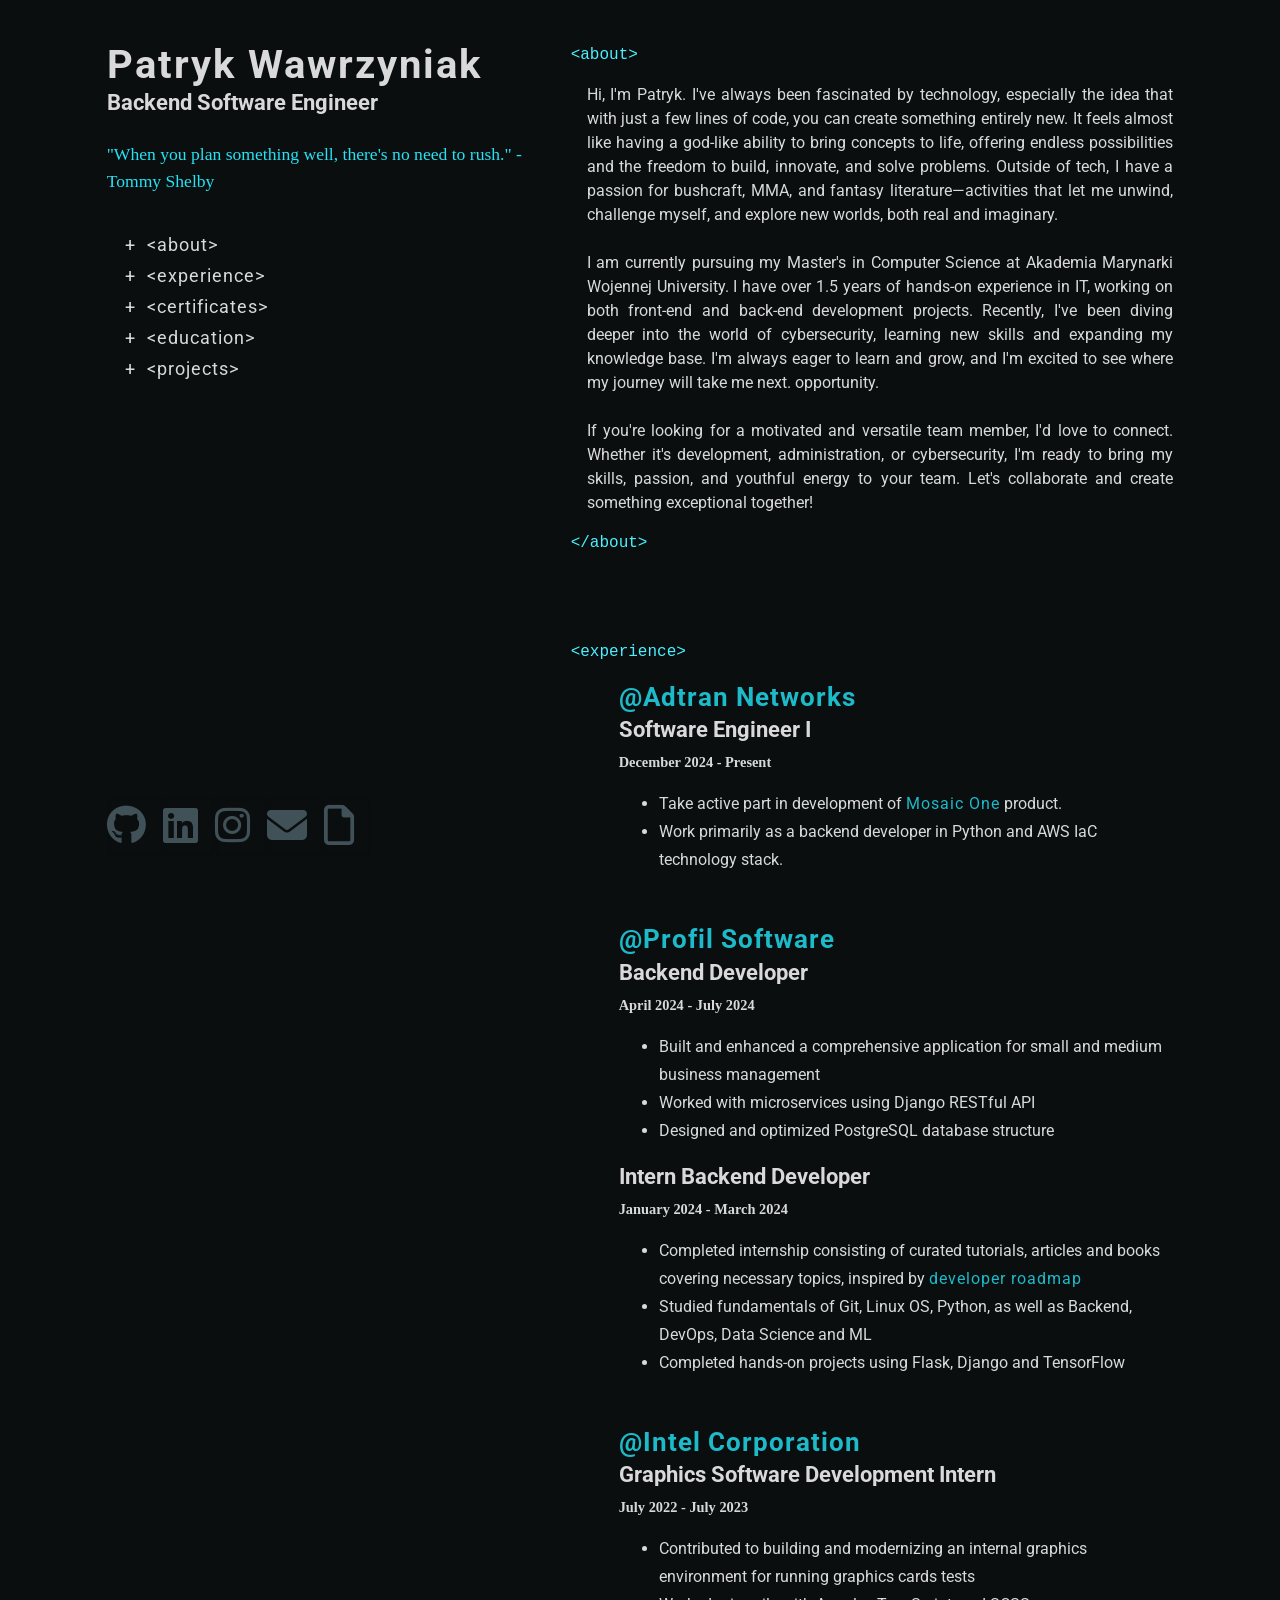
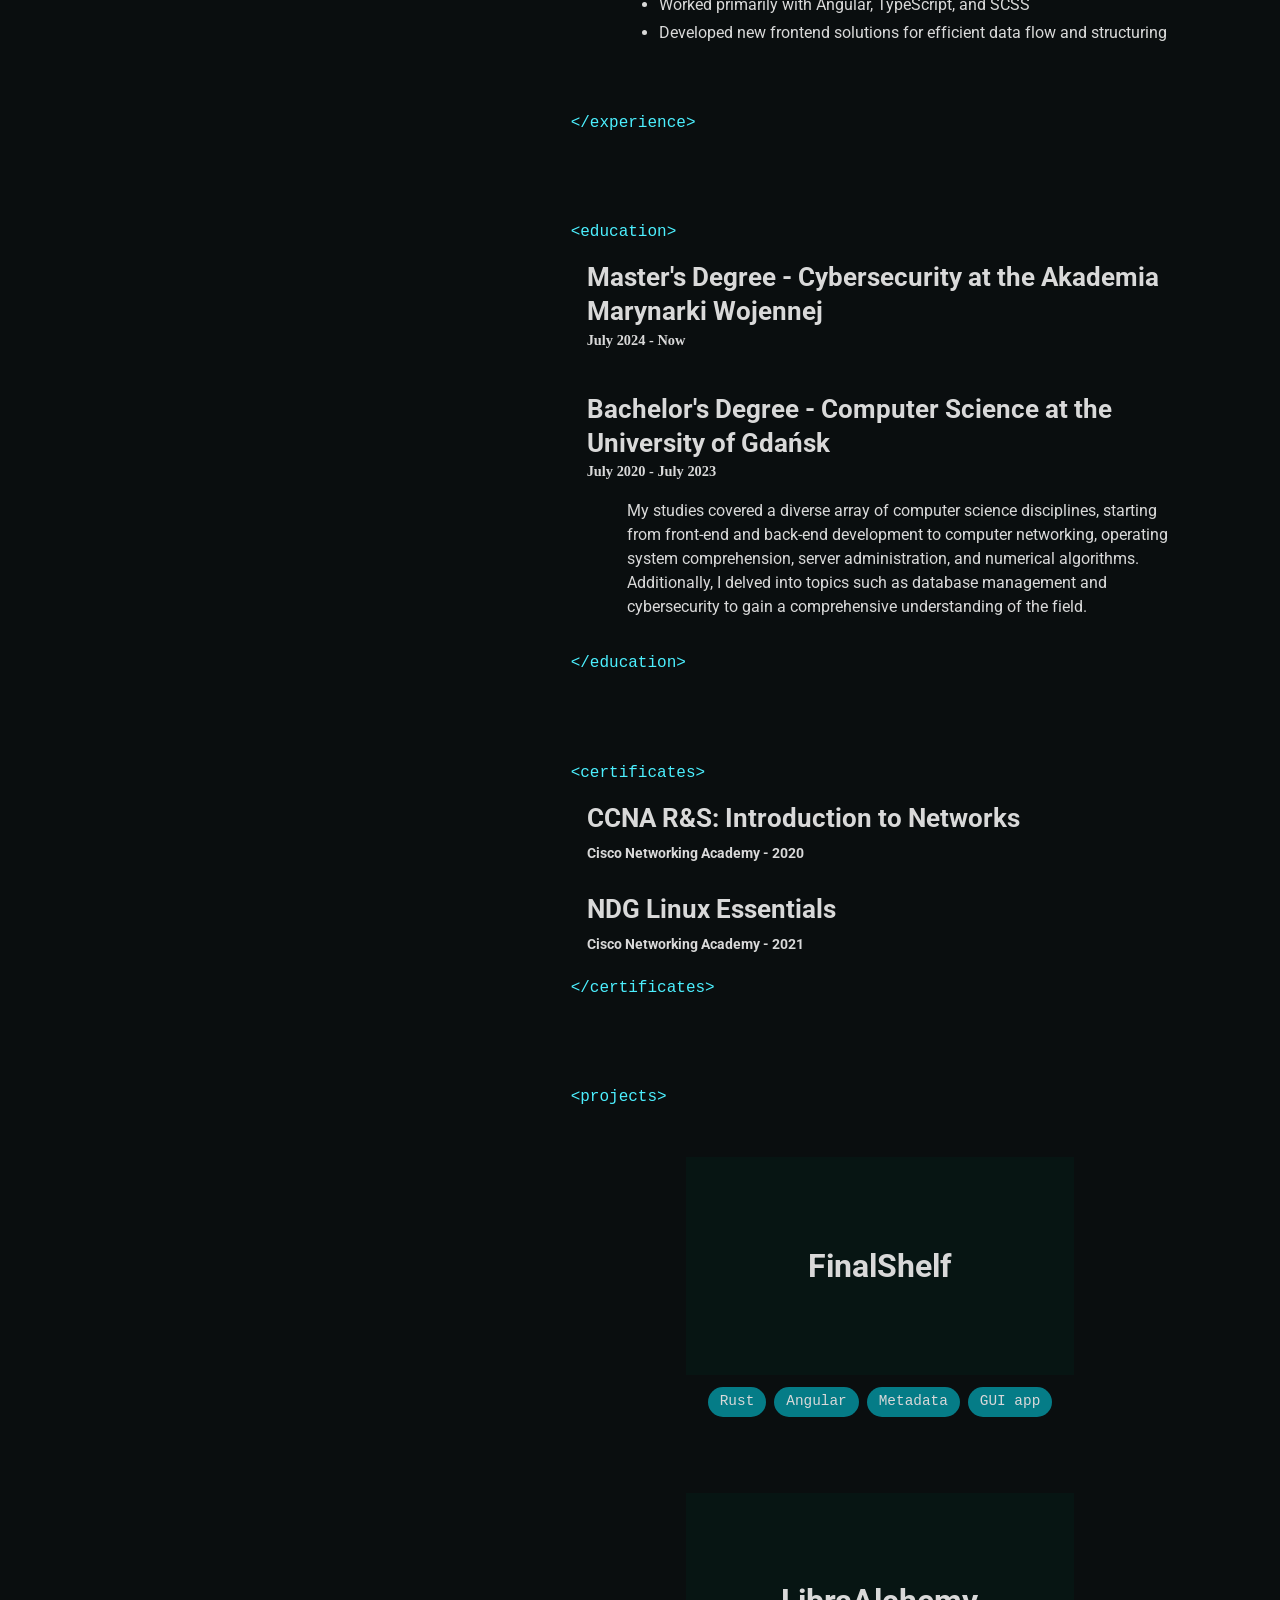
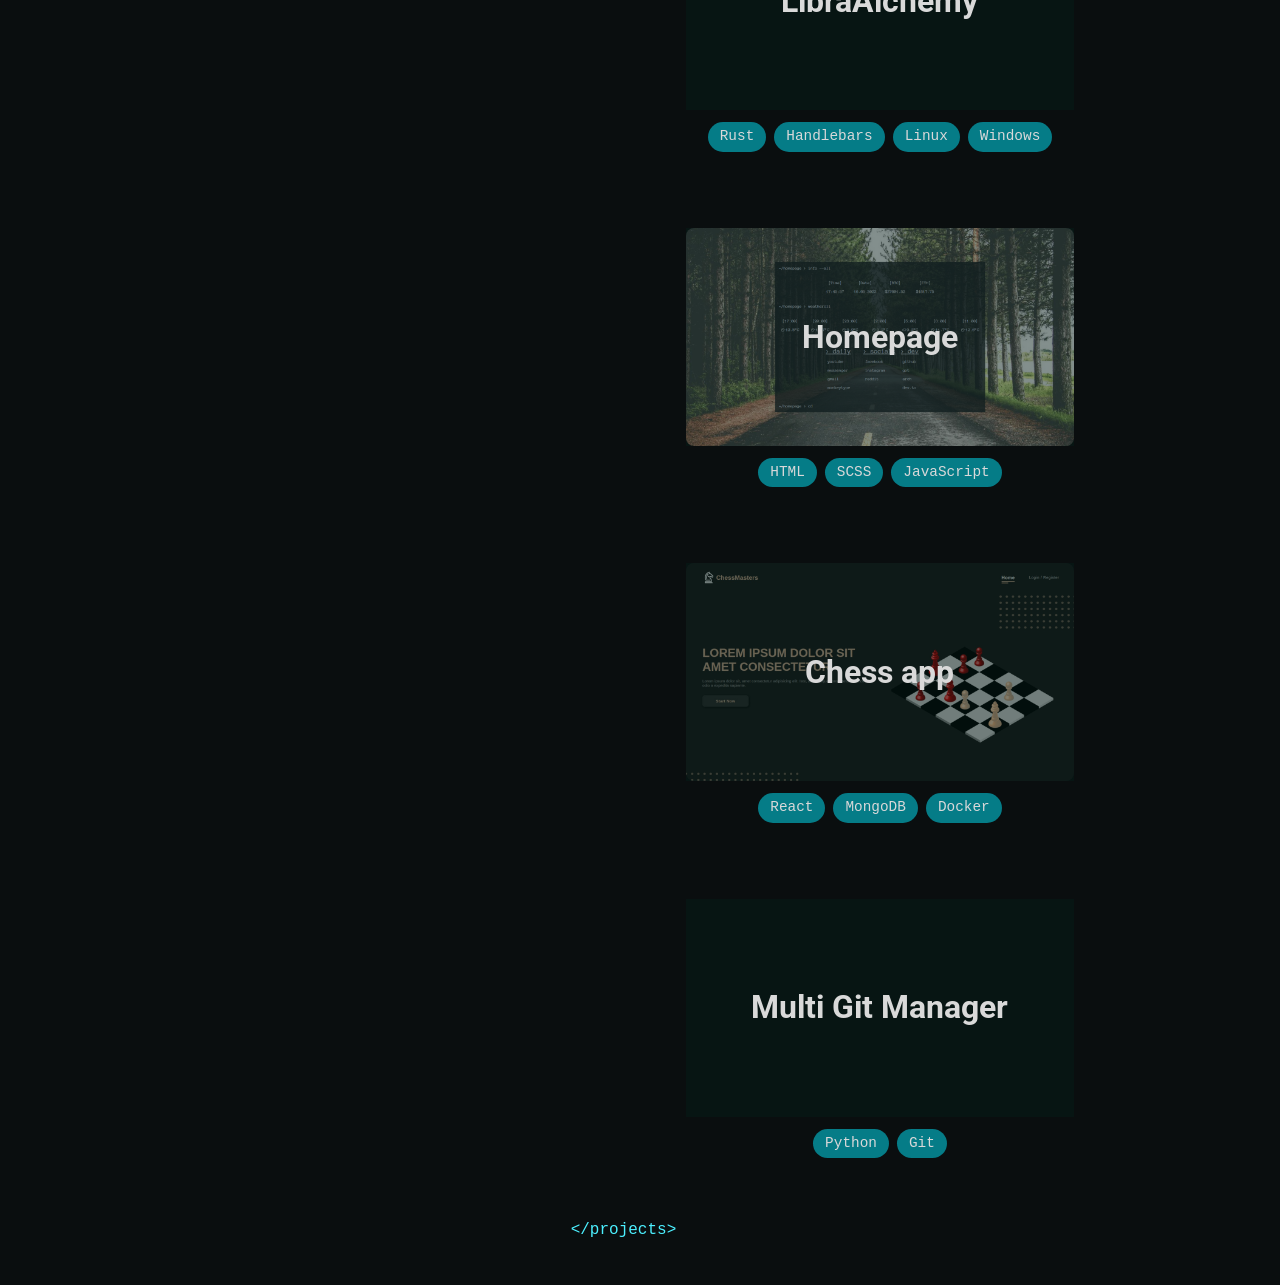
==== commit 41a1c103: "Update 2025" ====
--- a/index.html
+++ b/index.html
@@ -1,235 +1,256 @@
 <!DOCTYPE html>
 <html lang="en">
-
-<head>
-  <meta charset="utf-8" />
-  <meta name="author" content="Azalugr" />
-  <meta name="description" content="Hello there, here is my portfolio." />
-
-  <link rel="stylesheet" href="./style/css/main.mini.css" />
-  <link rel="stylesheet" href="https://cdnjs.cloudflare.com/ajax/libs/font-awesome/6.2.1/css/all.min.css"
-    integrity="sha512-MV7K8+y+gLIBoVD59lQIYicR65iaqukzvf/nwasF0nqhPay5w/9lJmVM2hMDcnK1OnMGCdVK+iQrJ7lzPJQd1w=="
-    crossorigin="anonymous" referrerpolicy="no-referrer" />
-
-  <title>Patryk Wawrzyniak - PortfolioV</title>
-  <link rel="icon" type="image/png" href="https://raw.githubusercontent.com/Azalurg/public/main/images/icon.ico" />
-
-  <script type="module" src="scripts/background.js"></script>
-</head>
-
-<body>
-  <a class="skip"></a>
-  <div class="page-wrapper">
-    <div class="left">
-      <section id="hello">
-        <h1 id="name">Patryk Wawrzyniak</h1>
-        <h4 id="title" style="display: none">Placeholder</h4>
-        <h5 id="quote">
-          "When you plan something well, there's no need to rush." - Tommy Shelby
-        </h5>
-        <section id="navigation">
+  <head>
+    <meta charset="utf-8" />
+    <meta name="author" content="Azalugr" />
+    <meta name="description" content="Hello there, here is my portfolio." />
+
+    <link rel="stylesheet" href="./style/css/main.mini.css" />
+    <link
+      rel="stylesheet"
+      href="https://cdnjs.cloudflare.com/ajax/libs/font-awesome/6.2.1/css/all.min.css"
+      integrity="sha512-MV7K8+y+gLIBoVD59lQIYicR65iaqukzvf/nwasF0nqhPay5w/9lJmVM2hMDcnK1OnMGCdVK+iQrJ7lzPJQd1w=="
+      crossorigin="anonymous"
+      referrerpolicy="no-referrer"
+    />
+
+    <title>Patryk Wawrzyniak - PortfolioV</title>
+    <link
+      rel="icon"
+      type="image/png"
+      href="https://raw.githubusercontent.com/Azalurg/public/refs/heads/main/icons/web/icon_128.ico"
+    />
+
+    <script type="module" src="scripts/background.js"></script>
+  </head>
+
+  <body>
+    <a class="skip"></a>
+    <div class="page-wrapper">
+      <div class="left">
+        <section id="hello">
+          <h1 id="name">Patryk Wawrzyniak</h1>
+          <h4 id="title">Backend Software Engineer</h4>
+          <h5 id="quote">"When you plan something well, there's no need to rush." - Tommy Shelby</h5>
+          <section id="navigation">
+            <ul>
+              <li><a class="a-snake" href="#about">&lt;about&gt;</a></li>
+              <li><a class="a-snake" href="#experience">&lt;experience&gt;</a></li>
+              <li><a class="a-snake" href="#certificates">&lt;certificates&gt;</a></li>
+              <li><a class="a-snake" href="#education">&lt;education&gt;</a></li>
+              <li><a class="a-snake" href="#projects">&lt;projects&gt;</a></li>
+            </ul>
+          </section>
+        </section>
+
+        <section id="contact">
+          <a href="https://github.com/Azalurg"><i class="fa-brands fa-github"></i></a>
+          <a href="https://www.linkedin.com/in/patryk-wawrzyniak-73b20b22b/"><i class="fa-brands fa-linkedin"></i></a>
+          <a href="https://www.instagram.com/azalurg/"><i class="fa-brands fa-instagram"></i></a>
+          <a href="mailto:patryk31415@gmail.com"><i class="fa-solid fa-envelope"></i></a>
+          <a href="https://github.com/Azalurg/public/blob/main/CV_2024.pdf"><i class="fa-regular fa-file"></i></a>
+        </section>
+      </div>
+      <div class="right">
+        <section id="about">
+          <div class="tag start">&lt;about&gt;</div>
+          <div class="wrapper">
+            <div class="description">
+              Hi, I'm Patryk. I've always been fascinated by technology, especially the idea that with just a few lines of code,
+              you can create something entirely new. It feels almost like having a god-like ability to bring concepts to life,
+              offering endless possibilities and the freedom to build, innovate, and solve problems. Outside of tech, I have a
+              passion for bushcraft, MMA, and fantasy literature—activities that let me unwind, challenge myself, and explore
+              new worlds, both real and imaginary.
+              <br /><br />
+              I am currently pursuing my Master's in Computer Science at Akademia Marynarki Wojennej University. I have over 1.5
+              years of hands-on experience in IT, working on both front-end and back-end development projects. Recently, I've
+              been diving deeper into the world of cybersecurity, learning new skills and expanding my knowledge base. I'm
+              always eager to learn and grow, and I'm excited to see where my journey will take me next. opportunity.
+              <br /><br />
+              If you're looking for a motivated and versatile team member, I'd love to connect. Whether it's development,
+              administration, or cybersecurity, I'm ready to bring my skills, passion, and youthful energy to your team. Let's
+              collaborate and create something exceptional together!
+            </div>
+          </div>
+          <div class="tag end">&lt;/about&gt;</div>
+        </section>
+        <section id="experience">
+          <div class="tag start">&lt;experience&gt;</div>
+          <div class="job">
+            <h3>
+              <a href="https://www.linkedin.com/company/adtran">@Adtran Networks</a>
+            </h3>
+            <h4>Software Engineer I</h4>
+            <h6>December 2024 - Present</h6>
+            <ul>
+              <li>
+                Take active part in development of
+                <a href="https://www.adtran.com/en/products-and-services/cloud-software/saas-applications/mosaic-one"
+                  >Mosaic One</a
+                >
+                product.
+              </li>
+              <li>Work primarily as a backend developer in Python and AWS IaC technology stack.</li>
+            </ul>
+          </div>
+          <div class="job">
+            <h3>
+              <a href="https://www.linkedin.com/company/profilsoftware">@Profil Software</a>
+            </h3>
+            <h4>Backend Developer</h4>
+            <h6>April 2024 - July 2024</h6>
+            <ul>
+              <li>Built and enhanced a comprehensive application for small and medium business management</li>
+              <li>Worked with microservices using Django RESTful API</li>
+              <li>Designed and optimized PostgreSQL database structure</li>
+            </ul>
+            <h4>Intern Backend Developer</h4>
+            <h6>January 2024 - March 2024</h6>
+            <ul>
+              <li>
+                Completed internship consisting of curated tutorials, articles and books covering necessary topics, inspired by
+                <a href="https://github.com/kamranahmedse/developer-roadmap">developer roadmap</a>
+              </li>
+              <li>Studied fundamentals of Git, Linux OS, Python, as well as Backend, DevOps, Data Science and ML</li>
+              <li>Completed hands-on projects using Flask, Django and TensorFlow</li>
+            </ul>
+          </div>
+          <div class="job">
+            <h3>
+              <a href="https://www.linkedin.com/company/intel-corporation">@Intel Corporation</a>
+            </h3>
+            <h4>Graphics Software Development Intern</h4>
+            <h6>July 2022 - July 2023</h6>
+            <ul>
+              <li>Contributed to building and modernizing an internal graphics environment for running graphics cards tests</li>
+              <li>Worked primarily with Angular, TypeScript, and SCSS</li>
+              <li>Developed new frontend solutions for efficient data flow and structuring</li>
+            </ul>
+          </div>
+          <div class="tag end">&lt;/experience&gt;</div>
+        </section>
+        <section id="education">
+          <div class="tag start">&lt;education&gt;</div>
+          <div>
+            <h3>Master's Degree - Cybersecurity at the Akademia Marynarki Wojennej</h3>
+            <h6>July 2024 - Now</h6>
+            <div class="description"></div>
+          </div>
+          <br />
+          <div>
+            <h3>Bachelor's Degree - Computer Science at the University of Gdańsk</h3>
+            <h6>July 2020 - July 2023</h6>
+            <div class="description">
+              My studies covered a diverse array of computer science disciplines, starting from front-end and back-end
+              development to computer networking, operating system comprehension, server administration, and numerical
+              algorithms. Additionally, I delved into topics such as database management and cybersecurity to gain a
+              comprehensive understanding of the field.
+            </div>
+          </div>
+          <div class="tag end">&lt;/education&gt;</div>
+        </section>
+        <section id="certificates">
+          <div class="tag start">&lt;certificates&gt;</div>
+          <h3>CCNA R&S: Introduction to Networks</h3>
+          <h6>Cisco Networking Academy - 2020</h6>
+          <br />
+          <h3>NDG Linux Essentials</h3>
+          <h6>Cisco Networking Academy - 2021</h6>
+          <div class="tag end">&lt;/certificates&gt;</div>
+        </section>
+        <section id="projects">
+          <div class="tag start">&lt;projects&gt;</div>
           <ul>
-            <li><a class="a-snake" href="#about">&lt;about&gt;</a></li>
-            <li><a class="a-snake" href="#experience">&lt;experience&gt;</a></li>
-            <li><a class="a-snake" href="#certificates">&lt;certificates&gt;</a></li>
-            <li><a class="a-snake" href="#education">&lt;education&gt;</a></li>
-            <li><a class="a-snake" href="#projects">&lt;projects&gt;</a></li>
+            <li>
+              <div
+                class="banner"
+                style="
+                  background-image: url(https://raw.githubusercontent.com/Azalurg/FinalShelf/refs/heads/master/img/image1.jpg);
+                "
+              >
+                <h2 class="visible">FinalShelf</h2>
+                <div class="hover">
+                  <a href="https://github.com/Azalurg/FinalShelf" target="_blank">Github</a>
+                </div>
+              </div>
+              <ul class="topics">
+                <li>Rust</li>
+                <li>Angular</li>
+                <li>Metadata</li>
+                <li>GUI app</li>
+              </ul>
+            </li>
+            <li>
+              <div
+                class="banner"
+                style="background-image: url(https://raw.githubusercontent.com/Azalurg/LibraAlchemy/master/img/screenshot.jpg)"
+              >
+                <h2 class="visible">LibraAlchemy</h2>
+                <div class="hover">
+                  <a href="https://github.com/Azalurg/LibraAlchemy" target="_blank">Github</a>
+                </div>
+              </div>
+              <ul class="topics">
+                <li>Rust</li>
+                <li>Handlebars</li>
+                <li>Linux</li>
+                <li>Windows</li>
+              </ul>
+            </li>
+            <li>
+              <div class="banner" style="background-image: url(./images/homepage.png)">
+                <h2 class="visible">Homepage</h2>
+                <div class="hover">
+                  <a href="https://github.com/Azalurg/homepage" target="_blank">Github</a>
+                  <a href="https://azalurg.github.io/homepage/" target="_blank">Content</a>
+                </div>
+              </div>
+              <ul class="topics">
+                <li>HTML</li>
+                <li>SCSS</li>
+                <li>JavaScript</li>
+              </ul>
+            </li>
+            <li>
+              <div class="banner" style="background-image: url(./images/chess.png)">
+                <h2 class="visible">Chess app</h2>
+                <div class="hover">
+                  <a href="https://github.com/Azalurg/Chess" target="_blank">Github</a>
+                  <a href="https://www.youtube.com/watch?v=iGttCSzSviU" target="_blank">YouTube</a>
+                </div>
+              </div>
+              <ul class="topics">
+                <li>React</li>
+                <li>MongoDB</li>
+                <li>Docker</li>
+              </ul>
+            </li>
+            <li>
+              <div
+                class="banner"
+                style="background-image: url(https://miro.medium.com/v2/resize:fit:1108/1*TYm9w1tc6vQLNz_9imUCJQ.png)"
+              >
+                <h2 class="visible">Multi Git Manager</h2>
+                <div class="hover">
+                  <a href="https://github.com/Azalurg/Multi-Git-Manager" target="_blank">Github</a>
+                  <a href="https://www.youtube.com/watch?v=Pb5WR6-VmcA" target="_blank">YouTube</a>
+                </div>
+              </div>
+              <ul class="topics">
+                <li>Python</li>
+                <li>Git</li>
+              </ul>
+            </li>
           </ul>
-        </section>
-      </section>
-
-      <section id="contact">
-        <a href="https://github.com/Azalurg"><i class="fa-brands fa-github"></i></a>
-        <a href="https://www.linkedin.com/in/patryk-wawrzyniak-73b20b22b/"><i class="fa-brands fa-linkedin"></i></a>
-        <a href="https://www.instagram.com/azalurg/"><i class="fa-brands fa-instagram"></i></a>
-        <a href="mailto:patryk31415@gmail.com"><i class="fa-solid fa-envelope"></i></a>
-        <a href="https://github.com/Azalurg/public/blob/main/CV_2024.pdf"><i class="fa-regular fa-file"></i></a>
-      </section>
-    </div>
-    <div class="right">
-      <section id="about">
-        <div class="tag start">&lt;about&gt;</div>
-        <div class="wrapper">
-          <div class="description">
-            Hi, I'm Patryk. I've always been fascinated by technology, especially the idea that with just a few lines of code, you can create something entirely new. It feels almost like having a god-like ability to bring concepts to life, offering endless possibilities and the freedom to build, innovate, and solve problems. Outside of tech, I have a passion for bushcraft, MMA, and fantasy literature—activities that let me unwind, challenge myself, and explore new worlds, both real and imaginary.
-            <br /><br />
-            I am currently pursuing my Master's in Computer Science at Akademia Marynarki Wojennej University. I have over 1.5 years of hands-on experience in IT, working on both front-end and back-end development projects. Recently, I've been diving deeper into the world of cybersecurity, learning new skills and expanding my knowledge base. I'm always eager to learn and grow, and I'm excited to see where my journey will take me next.
-            opportunity.
-            <br /><br />
-            If you're looking for a motivated and versatile team member, I'd love to connect. Whether it's development, administration, or cybersecurity, I'm ready to bring my skills, passion, and youthful energy to your team. Let's collaborate and create something exceptional together!
-          </div>
-        </div>
-        <div class="tag end">&lt;/about&gt;</div>
-      </section>
-      <section id="experience">
-        <div class="tag start">&lt;experience&gt;</div>
-        <div class="job">
-          <h3>
-            <a href="https://www.linkedin.com/company/profilsoftware">@Profil Software</a>
-          </h3>
-          <h4>Backend Developer</h4>
-          <h6>April 2024 - July 2024</h6>
-          <ul>
-            <li>
-              Building and enhancing a comprehensive application for small and medium business
-              management
-            </li>
-            <li>Working with microservices with Django RESful API</li>
-            <li>Job involved design and optimization Postgres database structure</li>
-          </ul>
-          <h4>Intern Backend Developer</h4>
-          <h6>January 2024 - March 2024</h6>
-          <ul>
-            <li>
-              Internship consisted of best tutorials, articles and books to cover necessary
-              topics, inspired by
-              <a href="https://github.com/kamranahmedse/developer-roadmap">developer roadmap</a>
-            </li>
-            <li>
-              The materials covered the basics of Git, Linux OS, Python, as well as Backend,
-              DevOps, Data Science and ML
-            </li>
-            <li>The program included projects in Flask, Django and Tensorflow</li>
-          </ul>
-        </div>
-        <div class="job">
-          <h3>
-            <a href="https://www.linkedin.com/company/intel-corporation">@Intel Corporation</a>
-          </h3>
-          <h4>Graphics Software Development Intern</h4>
-          <h6>July 2022 - July 2023</h6>
-          <ul>
-            <li>
-              Contributed to building and modernizing an internal graphics environment for running
-              graphics cards tests.
-            </li>
-            <li>Worked primarily with Angular, TypeScript, and SCSS.</li>
-            <li>Developed new frontend solutions for efficient data flow and structuring.</li>
-          </ul>
-        </div>
-        <div class="tag end">&lt;/experience&gt;</div>
-      </section>
-      <section id="education">
-        <div class="tag start">&lt;education&gt;</div>
-        <div>
-          <h3>Master's Degree - Cybersecurity at the Akademia Marynarki Wojennej</h3>
-          <h6>July 2024 - Now</h6>
-          <div class="description">
-          </div>
-        </div>
-        <br />
-        <div>
-          <h3>Bachelor's Degree - Computer Science at the University of Gdańsk</h3>
-          <h6>July 2020 - July 2023</h6>
-          <div class="description">
-            My studies covered a diverse array of computer science disciplines, starting from
-            front-end and back-end development to computer networking, operating system
-            comprehension, server administration, and numerical algorithms. Additionally, I delved
-            into topics such as database management and cybersecurity to gain a comprehensive
-            understanding of the field.
-          </div>
-        </div>
-        <div class="tag end">&lt;/education&gt;</div>
-      </section>
-      <section id="certificates">
-        <div class="tag start">&lt;certificates&gt;</div>
-        <h3>CCNA R&S: Introduction to Networks</h3>
-        <h6>Cisco Networking Academy - 2020</h6>
-        <br />
-        <h3>NDG Linux Essentials</h3>
-        <h6>Cisco Networking Academy - 2021</h6>
-        <div class="tag end">&lt;/certificates&gt;</div>
-      </section>
-      <section id="projects">
-        <div class="tag start">&lt;projects&gt;</div>
-        <ul>
-          <li>
-            <div class="banner" style="
-                  background-image: url(https://raw.githubusercontent.com/Azalurg/FinalShelf/refs/heads/master/img/image1.jpg);
-                ">
-              <h2 class="visible">FinalShelf</h2>
-              <div class="hover">
-                <a href="https://github.com/Azalurg/FinalShelf" target="_blank">Github</a>
-              </div>
-            </div>
-            <ul class="topics">
-              <li>Rust</li>
-              <li>Angular</li>
-              <li>Metadata</li>
-              <li>GUI app</li>
-            </ul>
-          </li>
-          <li>
-            <div class="banner" style="
-                  background-image: url(https://raw.githubusercontent.com/Azalurg/LibraAlchemy/master/img/screenshot.jpg);
-                ">
-              <h2 class="visible">LibraAlchemy</h2>
-              <div class="hover">
-                <a href="https://github.com/Azalurg/LibraAlchemy" target="_blank">Github</a>
-              </div>
-            </div>
-            <ul class="topics">
-              <li>Rust</li>
-              <li>Handlebars</li>
-              <li>Linux</li>
-              <li>Windows</li>
-            </ul>
-          </li>
-          <li>
-            <div class="banner" style="background-image: url(./images/homepage.png)">
-              <h2 class="visible">Homepage</h2>
-              <div class="hover">
-                <a href="https://github.com/Azalurg/homepage" target="_blank">Github</a>
-                <a href="https://azalurg.github.io/homepage/" target="_blank">Content</a>
-              </div>
-            </div>
-            <ul class="topics">
-              <li>HTML</li>
-              <li>SCSS</li>
-              <li>JavaScript</li>
-            </ul>
-          </li>
-          <li>
-            <div class="banner" style="background-image: url(./images/chess.png)">
-              <h2 class="visible">Chess app</h2>
-              <div class="hover">
-                <a href="https://github.com/Azalurg/Chess" target="_blank">Github</a>
-                <a href="https://www.youtube.com/watch?v=iGttCSzSviU" target="_blank">YouTube</a>
-              </div>
-            </div>
-            <ul class="topics">
-              <li>React</li>
-              <li>MongoDB</li>
-              <li>Docker</li>
-            </ul>
-          </li>
-          <li>
-            <div class="banner" style="
-                  background-image: url(https://miro.medium.com/v2/resize:fit:1108/1*TYm9w1tc6vQLNz_9imUCJQ.png);
-                ">
-              <h2 class="visible">Multi Git Manager</h2>
-              <div class="hover">
-                <a href="https://github.com/Azalurg/Multi-Git-Manager" target="_blank">Github</a>
-                <a href="https://www.youtube.com/watch?v=Pb5WR6-VmcA" target="_blank">YouTube</a>
-              </div>
-            </div>
-            <ul class="topics">
-              <li>Python</li>
-              <li>Git</li>
-            </ul>
-          </li>
-        </ul>
-        <div class="tag end">&lt;/projects&gt;</div>
-      </section>
-      
-    </div>
-    <section id="background"></section>
-    <section id="scroll">
+          <div class="tag end">&lt;/projects&gt;</div>
+        </section>
+      </div>
+      <section id="background"></section>
+      <section id="scroll">
         <a href="#hello">
           <i class="fa-solid fa-arrow-up"></i>
         </a>
-    </section>
-  </div>
-</body>
-
-</html>+      </section>
+    </div>
+  </body>
+</html>
--- a/style/css/main.mini.css
+++ b/style/css/main.mini.css
@@ -1 +1 @@
-@import"https://fonts.googleapis.com/css2?family=Anonymous+Pro&family=Roboto&display=swap";@import"https://fonts.googleapis.com/css2?family=Anonymous+Pro&family=Roboto&display=swap";@import"https://fonts.googleapis.com/css2?family=Anonymous+Pro&family=Roboto&display=swap";@import"https://fonts.googleapis.com/css2?family=Anonymous+Pro&family=Roboto&display=swap";@import"https://fonts.googleapis.com/css2?family=Anonymous+Pro&family=Roboto&display=swap";@import"https://fonts.googleapis.com/css2?family=Anonymous+Pro&family=Roboto&display=swap";*,*::before,*::after{box-sizing:border-box}body,h1,h2,h3,h4,p,figure,blockquote,dl,dd{margin:0}ul[role=list],ol[role=list]{list-style:none}html:focus-within{scroll-behavior:smooth}body{min-height:100vh;text-rendering:optimizeSpeed;line-height:1.5}a:not([class]){-webkit-text-decoration-skip:ink;text-decoration-skip-ink:auto}img,picture{max-width:100%;display:block}input,button,textarea,select{font:inherit}@media(prefers-reduced-motion: reduce){html:focus-within{scroll-behavior:auto}*,*::before,*::after{animation-duration:.01ms !important;animation-iteration-count:1 !important;transition-duration:.01ms !important;scroll-behavior:auto !important}}::-webkit-scrollbar{width:4px;background-color:rgba(0,0,0,0)}::-webkit-scrollbar-thumb{border-radius:.5rem;background-color:#1dbac9}::-webkit-scrollbar-track{background-color:rgba(0,0,0,0)}::-webkit-scrollbar-thumb:hover{background-color:#25e2f4}::-webkit-scrollbar-button{display:none;max-height:0}.page-wrapper{display:grid;grid-template-areas:". left . right .";grid-template-columns:2fr 8fr 1fr 11fr 2fr}@media(max-width: 1200px){.page-wrapper{grid-template-columns:1fr 5fr 1fr 11fr 1fr}}@media(max-width: 768px){.page-wrapper{grid-template-areas:". left ." ". right .";grid-template-columns:1fr 13fr 1fr}}.page-wrapper .right{grid-area:right}.page-wrapper .left{grid-area:left;height:100vh;position:sticky;top:0;display:flex;flex-direction:column;justify-content:space-between}@media(max-width: 768px){.page-wrapper .left{position:relative;height:auto;top:auto;display:block}}body{color:#d9d9d9;background-color:#0a0e0f;font-family:"Roboto",sans-serif;min-height:100vh;line-height:1.5;font-size:1rem;text-align:left;font-weight:400}a{text-decoration:none;letter-spacing:1px;cursor:pointer;color:#1dbac9}a:hover{color:#4df0ff}h1,h2,h3,h4,h5,h6,.h1,.h2,.h3,.h4,.h5,.h6{font-family:"Roboto",sans-serif;margin-bottom:.25em}h1,.h1{font-size:2.5rem;margin-top:0;line-height:1.1em;letter-spacing:.05em}h2,.h2{font-size:2rem;margin-top:0;line-height:1.2em}h3,.h3{font-size:1.65rem;margin-top:0;line-height:1.3em}h4,.h4{font-size:1.4rem;margin-top:0;line-height:1.4em}h5,.h5{font-size:1.1rem;margin-top:0;line-height:1.5em}h6,.h6{font-size:.9rem;margin-top:0;line-height:1.6em}pre{font-family:"Anonymice",monospace}section{display:flex;justify-content:center;flex-direction:column;padding:10% 0}@media(max-width: 768px){section{padding:5% 0}}#hello #name{font-family:"Roboto",sans-serif;margin:0}#hello #title{font-family:"Roboto",sans-serif}#hello #quote{font-weight:100;color:#25e2f4;margin-top:1.1rem;font-family:"Times New Roman",Times,serif}#navigation{padding-top:2rem}@media(max-width: 768px){#navigation{display:none}}#navigation h4{margin:0}#navigation ul{margin:0}#navigation ul li{line-height:1.75;font-size:1.1rem}#navigation ul li::marker{color:#d9d9d9;content:"+   "}#navigation ul li a{transition:all .3236s linear;display:inline;text-decoration:none;background:linear-gradient(to right, hsl(185, 75%, 45%) 0%, hsl(185, 100%, 65%) 98%);background-size:0px 2px;background-repeat:no-repeat;background-position:left 85%;text-shadow:0;color:#d9d9d9}#navigation ul li a:hover{background-size:100% 2px;text-shadow:0 2.5px 4px rgba(0,0,0,.5)}#navigation ul li a:hover{color:#4df0ff}#contact{display:flex;width:100%;font-size:2.5rem;flex-direction:row;justify-content:flex-start;align-items:center}#contact a{padding-right:1rem;color:#415158;-webkit-backdrop-filter:blur(2px);backdrop-filter:blur(2px);border-radius:.5rem}#contact a:hover{color:#d9d9d9}#about .wrapper{display:flex;align-items:center}#about .wrapper .description{width:100%;text-align:justify}#experience .job,#education .job{padding-left:2rem;margin-bottom:2rem}#experience h3,#education h3{margin:0}#experience h6,#education h6{margin:0;font-family:"Times New Roman",Times,serif}#experience li,#education li{line-height:1.75}#experience .description,#education .description{margin-top:1em;margin-bottom:1em;padding-left:40px}#projects ul{list-style:none;margin:0;padding:0}#projects ul li{display:flex;flex-direction:column;align-items:center;padding:2rem 0}#projects .banner{width:66%;aspect-ratio:16/9;background-position:center;background-size:cover;background-repeat:no-repeat;display:flex;justify-content:center;align-items:center;border-radius:.5rem;transition:all .8s ease}#projects .banner .visible,#projects .banner .hover{background-color:rgba(6,30,26,.495);z-index:2;width:100%;height:100%;margin:0;transition:all .8s ease}#projects .banner .visible{display:flex;justify-content:center;align-items:center}#projects .banner .hover{display:none}#projects .banner .hover a{font-size:2rem;color:#d9d9d9;padding:1rem 0;transition:all .3236s linear;display:inline;text-decoration:none;background:linear-gradient(to right, hsl(185, 75%, 45%) 0%, hsl(185, 100%, 65%) 98%);background-size:0px 4px;background-repeat:no-repeat;background-position:left 85%;text-shadow:0}#projects .banner .hover a:hover{background-size:100% 4px;text-shadow:0 2.5px 4px rgba(0,0,0,.5)}#projects .banner:hover{box-shadow:1rem 1rem 3rem 2rem #1c1c1c;width:72%}#projects .banner:hover .visible{display:none}#projects .banner:hover .hover{display:flex;flex-direction:column;justify-content:center;align-items:center}#projects .topics{display:flex}#projects .topics li{display:block;background-color:rgba(0,234,255,.5);border-radius:1rem;padding:.25rem .75rem;margin:.75rem .25rem;font-size:.9rem;font-family:"Anonymice",monospace}.tag{position:relative;color:#4df0ff;font-family:"Anonymice",monospace;right:1rem}.tag.start{top:-1rem}.tag.end{position:relative;top:1rem}#background{position:fixed;justify-content:flex-end;bottom:0;width:100%;height:100vh;z-index:-10;color:#1f292e;overflow:hidden;padding:0;margin-left:20.8333333333%}#scroll{display:none;position:fixed;bottom:0;right:0;padding:1rem;color:#d9d9d9;font-size:1.4rem;font-family:"Anonymice",monospace;cursor:pointer;transition:all .5s ease}@media(max-width: 768px){#scroll{display:block}}#scroll:hover{color:#4df0ff;scale:1.3}.anime{transition:.1618s ease}.anime:hover{transform:scale(116%)}+@import"https://fonts.googleapis.com/css2?family=Anonymous+Pro&family=Roboto&display=swap";*,*::before,*::after{box-sizing:border-box}body,h1,h2,h3,h4,p,figure,blockquote,dl,dd{margin:0}ul[role=list],ol[role=list]{list-style:none}html:focus-within{scroll-behavior:smooth}body{min-height:100vh;text-rendering:optimizeSpeed;line-height:1.5}a:not([class]){-webkit-text-decoration-skip:ink;text-decoration-skip-ink:auto}img,picture{max-width:100%;display:block}input,button,textarea,select{font:inherit}@media(prefers-reduced-motion: reduce){html:focus-within{scroll-behavior:auto}*,*::before,*::after{animation-duration:.01ms !important;animation-iteration-count:1 !important;transition-duration:.01ms !important;scroll-behavior:auto !important}}::-webkit-scrollbar{width:4px;background-color:rgba(0,0,0,0)}::-webkit-scrollbar-thumb{border-radius:.5rem;background-color:hsl(185,75%,45%)}::-webkit-scrollbar-track{background-color:rgba(0,0,0,0)}::-webkit-scrollbar-thumb:hover{background-color:hsl(185,90%,55%)}::-webkit-scrollbar-button{display:none;max-height:0}.page-wrapper{display:grid;grid-template-areas:". left . right .";grid-template-columns:2fr 8fr 1fr 11fr 2fr}@media(max-width: 1200px){.page-wrapper{grid-template-columns:1fr 5fr 1fr 11fr 1fr}}@media(max-width: 768px){.page-wrapper{grid-template-areas:". left ." ". right .";grid-template-columns:1fr 13fr 1fr}}.page-wrapper .right{grid-area:right}.page-wrapper .left{grid-area:left;height:100vh;position:sticky;top:0;display:flex;flex-direction:column;justify-content:space-between}@media(max-width: 768px){.page-wrapper .left{position:relative;height:auto;top:auto;display:block}}body{color:hsl(200,0%,85%);background-color:hsl(200,20%,5%);font-family:"Roboto",sans-serif;min-height:100vh;line-height:1.5;font-size:1rem;text-align:left;font-weight:400}a{text-decoration:none;letter-spacing:1px;cursor:pointer;color:hsl(185,75%,45%)}a:hover{color:hsl(185,100%,65%)}h1,h2,h3,h4,h5,h6,.h1,.h2,.h3,.h4,.h5,.h6{font-family:"Roboto",sans-serif;margin-bottom:.25em}h1,.h1{font-size:2.5rem;margin-top:0;line-height:1.1em;letter-spacing:.05em}h2,.h2{font-size:2rem;margin-top:0;line-height:1.2em}h3,.h3{font-size:1.65rem;margin-top:0;line-height:1.3em}h4,.h4{font-size:1.4rem;margin-top:0;line-height:1.4em}h5,.h5{font-size:1.1rem;margin-top:0;line-height:1.5em}h6,.h6{font-size:.9rem;margin-top:0;line-height:1.6em}pre{font-family:"Anonymice",monospace}section{display:flex;justify-content:center;flex-direction:column;padding:10% 0}@media(max-width: 768px){section{padding:5% 0}}#hello #name{font-family:"Roboto",sans-serif;margin:0}#hello #title{font-family:"Roboto",sans-serif}#hello #quote{font-weight:100;color:hsl(185,90%,55%);margin-top:1.1rem;font-family:"Times New Roman",Times,serif}#navigation{padding-top:2rem}@media(max-width: 768px){#navigation{display:none}}#navigation h4{margin:0}#navigation ul{margin:0}#navigation ul li{line-height:1.75;font-size:1.1rem}#navigation ul li::marker{color:hsl(200,0%,85%);content:"+   "}#navigation ul li a{transition:all .3236s linear;display:inline;text-decoration:none;background:linear-gradient(to right, hsl(185, 75%, 45%) 0%, hsl(185, 100%, 65%) 98%);background-size:0px 2px;background-repeat:no-repeat;background-position:left 85%;text-shadow:0;color:hsl(200,0%,85%)}#navigation ul li a:hover{background-size:100% 2px;text-shadow:0 2.5px 4px rgba(0,0,0,.5)}#navigation ul li a:hover{color:hsl(185,100%,65%)}#contact{display:flex;width:100%;font-size:2.5rem;flex-direction:row;justify-content:flex-start;align-items:center}#contact a{padding-right:1rem;color:hsl(199,15%,30%);-webkit-backdrop-filter:blur(2px);backdrop-filter:blur(2px);border-radius:.5rem}#contact a:hover{color:hsl(200,0%,85%)}#about .wrapper{display:flex;align-items:center}#about .wrapper .description{width:100%;text-align:justify}#experience .job,#education .job{padding-left:2rem;margin-bottom:2rem}#experience h3,#education h3{margin:0}#experience h6,#education h6{margin:0;font-family:"Times New Roman",Times,serif}#experience li,#education li{line-height:1.75}#experience .description,#education .description{margin-top:1em;margin-bottom:1em;padding-left:40px}#projects ul{list-style:none;margin:0;padding:0}#projects ul li{display:flex;flex-direction:column;align-items:center;padding:2rem 0}#projects .banner{width:66%;aspect-ratio:16/9;background-position:center;background-size:cover;background-repeat:no-repeat;display:flex;justify-content:center;align-items:center;border-radius:.5rem;transition:all .8s ease}#projects .banner .visible,#projects .banner .hover{background-color:hsla(172,66%,7%,.495);z-index:2;width:100%;height:100%;margin:0;transition:all .8s ease}#projects .banner .visible{display:flex;justify-content:center;align-items:center}#projects .banner .hover{display:none}#projects .banner .hover a{font-size:2rem;color:hsl(200,0%,85%);padding:1rem 0;transition:all .3236s linear;display:inline;text-decoration:none;background:linear-gradient(to right, hsl(185, 75%, 45%) 0%, hsl(185, 100%, 65%) 98%);background-size:0px 4px;background-repeat:no-repeat;background-position:left 85%;text-shadow:0}#projects .banner .hover a:hover{background-size:100% 4px;text-shadow:0 2.5px 4px rgba(0,0,0,.5)}#projects .banner:hover{box-shadow:1rem 1rem 3rem 2rem #1c1c1c;width:72%}#projects .banner:hover .visible{display:none}#projects .banner:hover .hover{display:flex;flex-direction:column;justify-content:center;align-items:center}#projects .topics{display:flex}#projects .topics li{display:block;background-color:rgba(0,233.75,255,.5);border-radius:1rem;padding:.25rem .75rem;margin:.75rem .25rem;font-size:.9rem;font-family:"Anonymice",monospace}.tag{position:relative;color:hsl(185,100%,65%);font-family:"Anonymice",monospace;right:1rem}.tag.start{top:-1rem}.tag.end{position:relative;top:1rem}#background{position:fixed;justify-content:flex-end;bottom:0;width:100%;height:100vh;z-index:-10;color:hsl(200,20%,15%);overflow:hidden;padding:0;margin-left:20.8333333333%}#scroll{display:none;position:fixed;bottom:0;right:0;padding:1rem;color:hsl(200,0%,85%);font-size:1.4rem;font-family:"Anonymice",monospace;cursor:pointer;transition:all .5s ease}@media(max-width: 768px){#scroll{display:block}}#scroll:hover{color:hsl(185,100%,65%);scale:1.3}.anime{transition:.1618s ease}.anime:hover{transform:scale(116%)}
